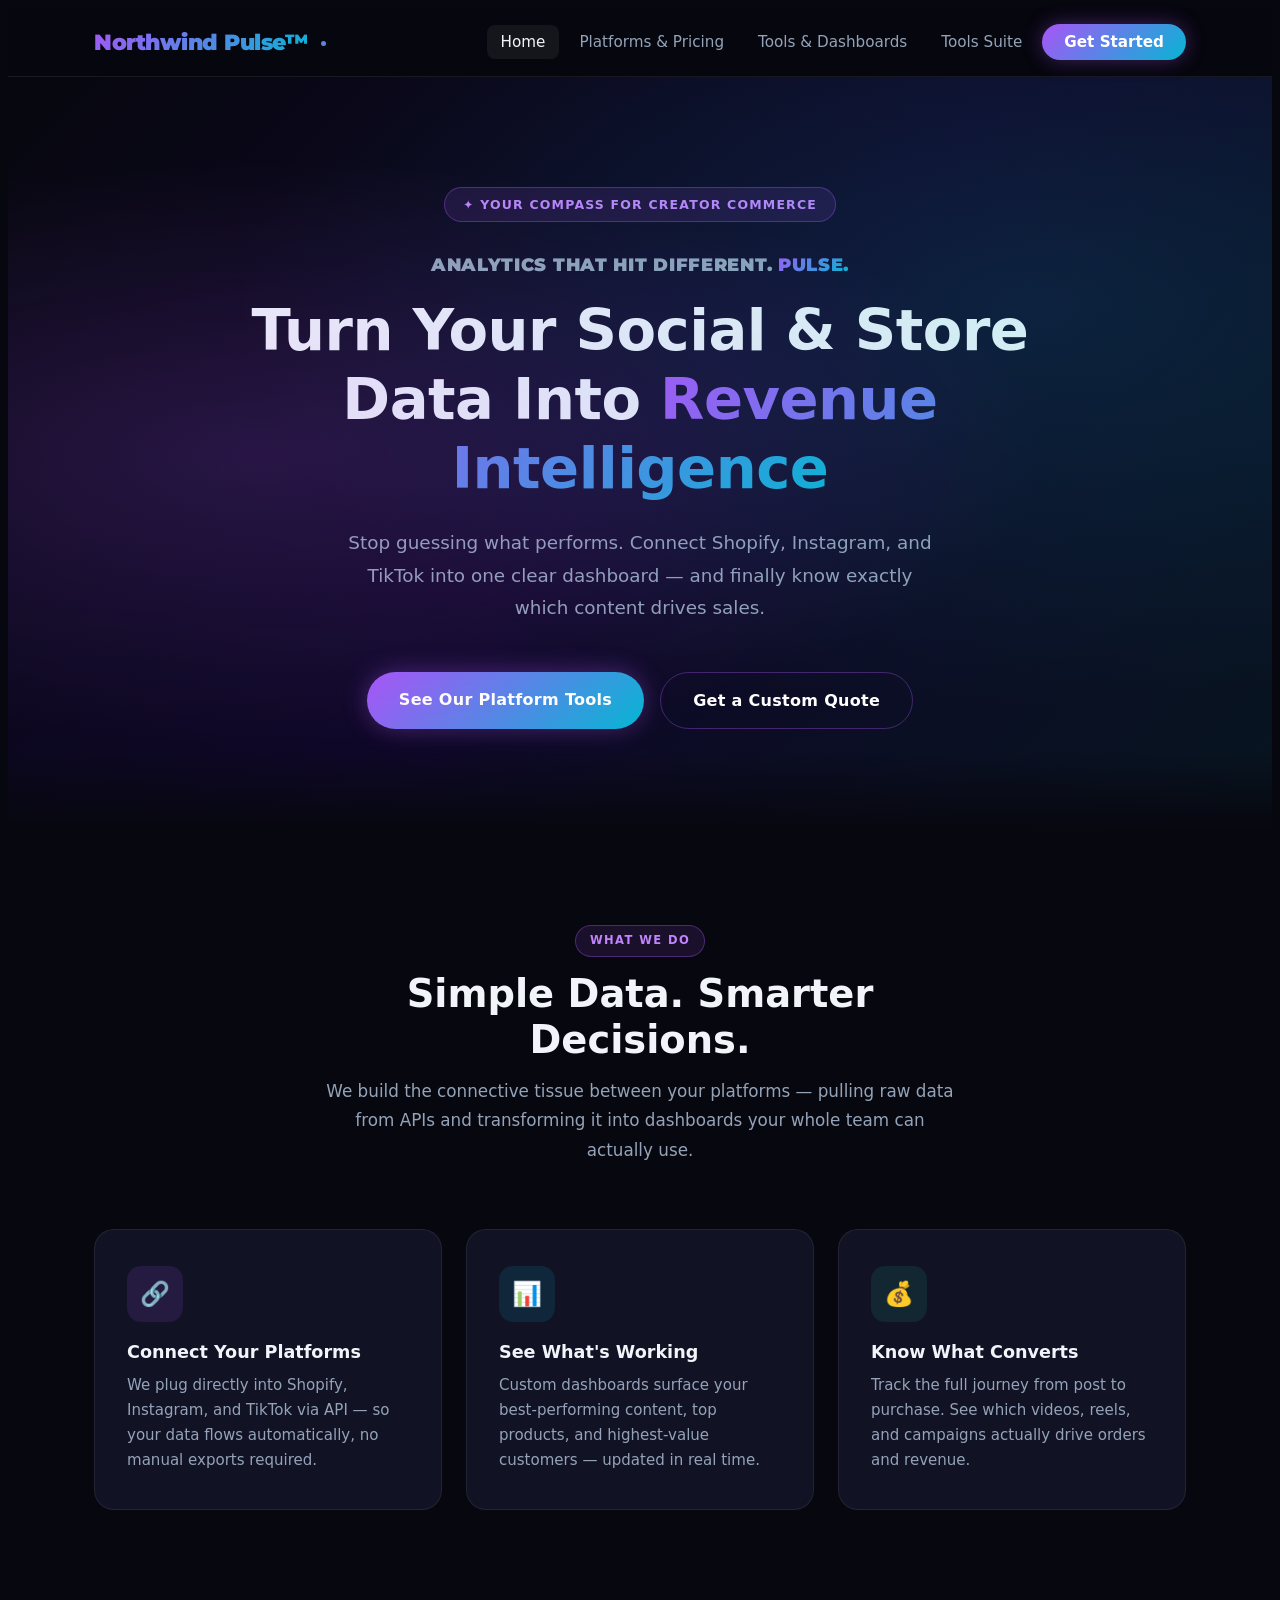
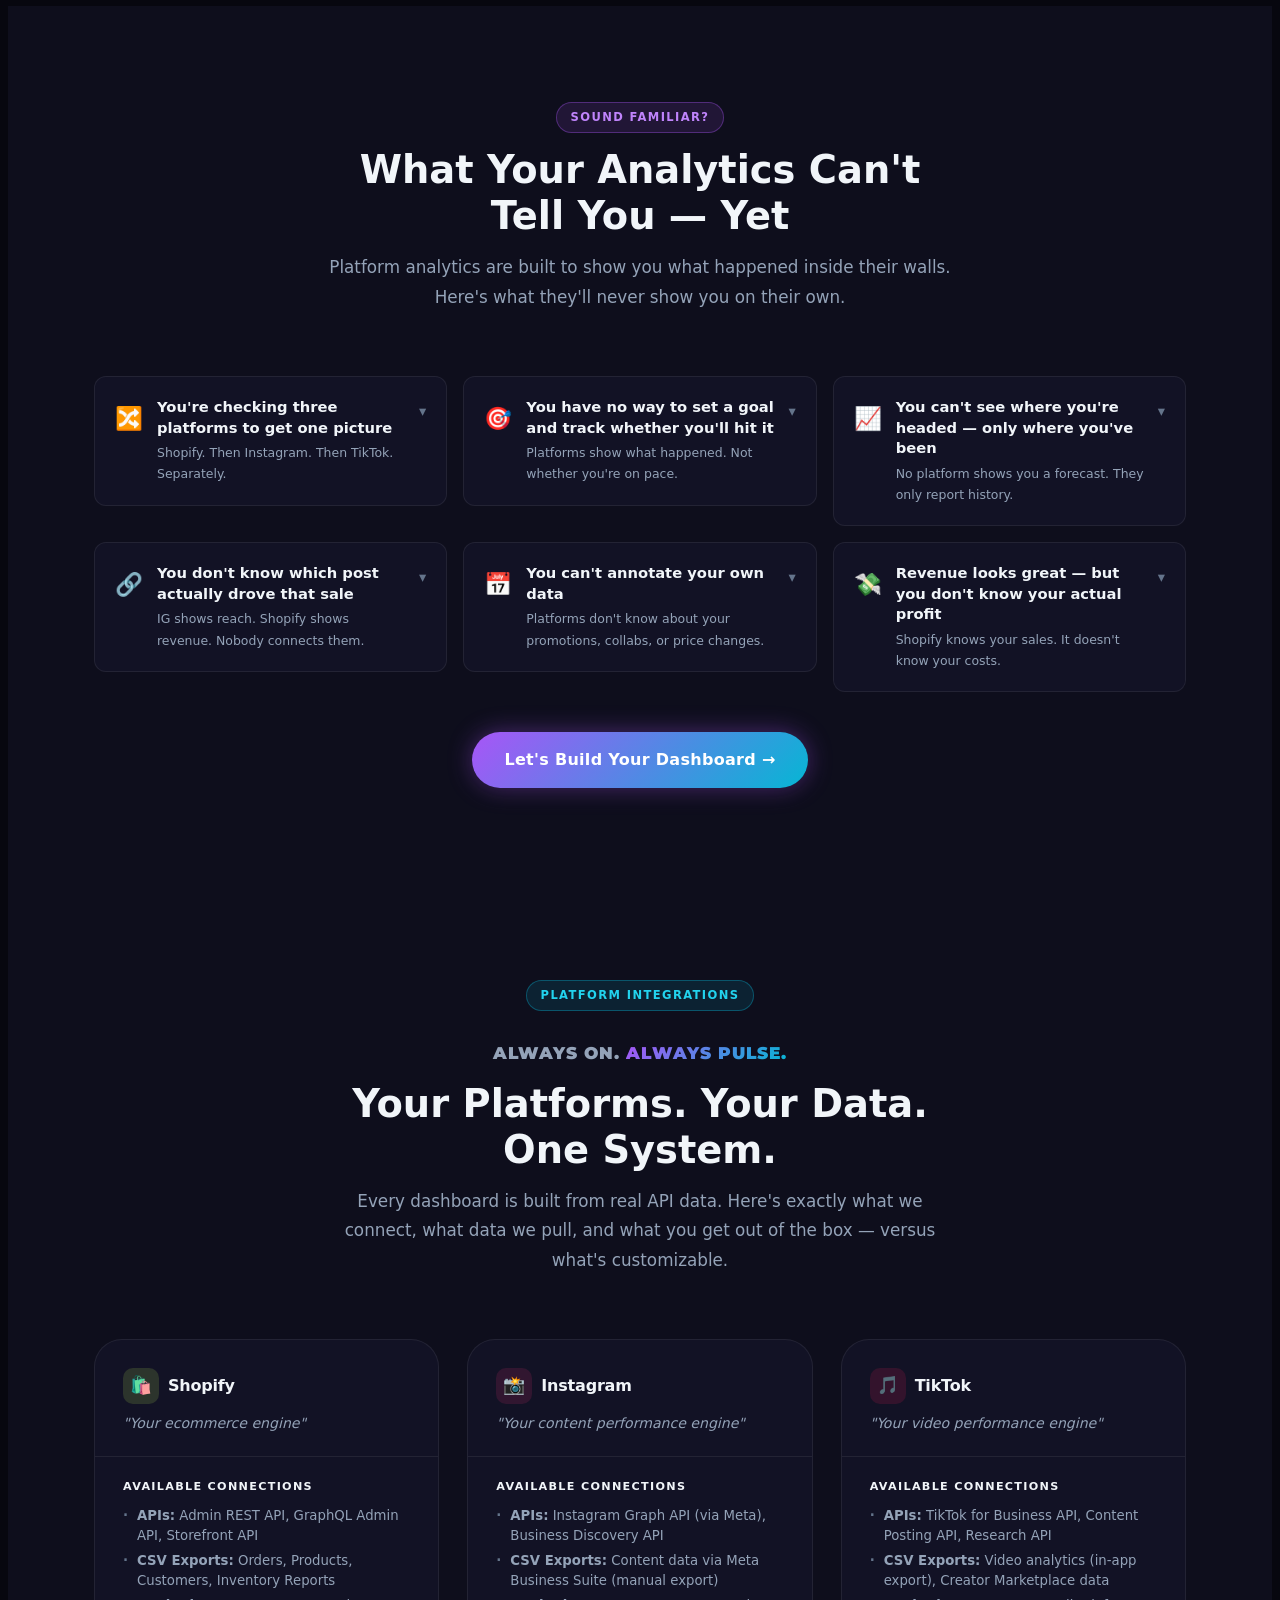
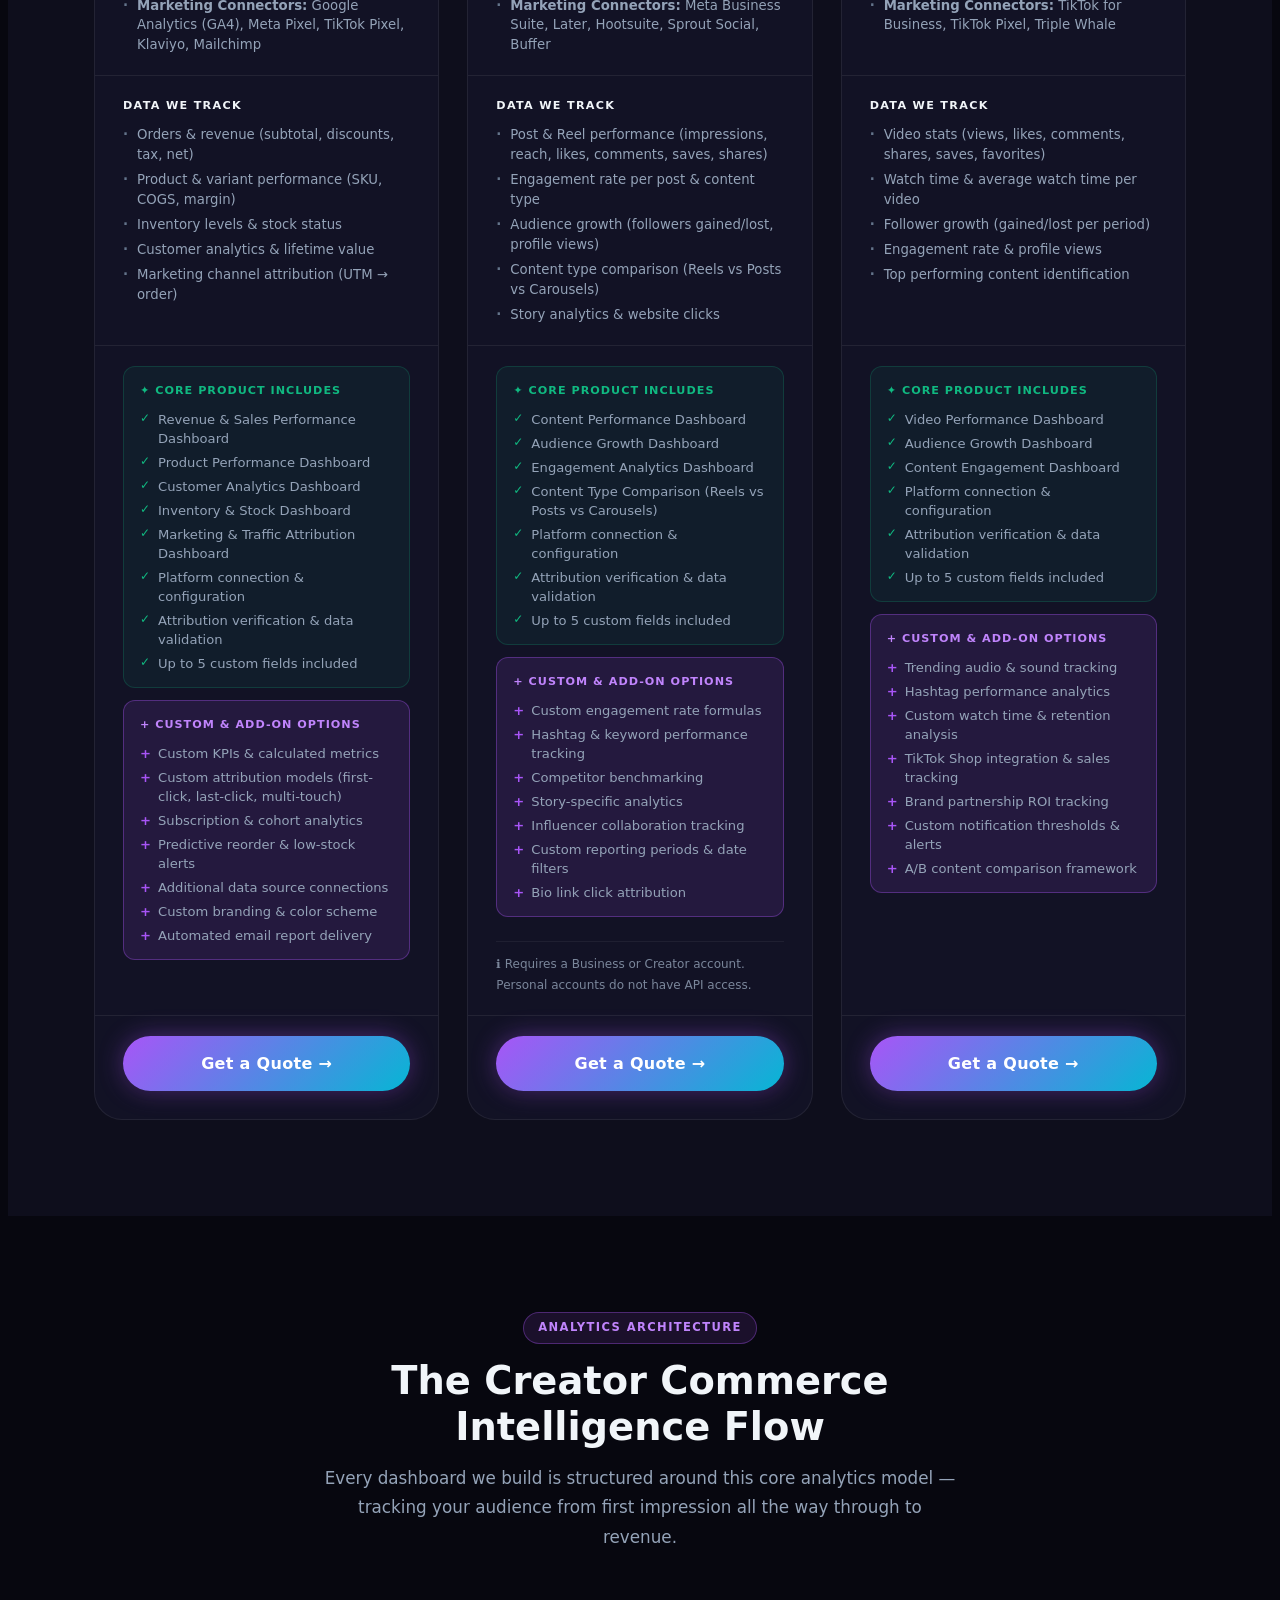
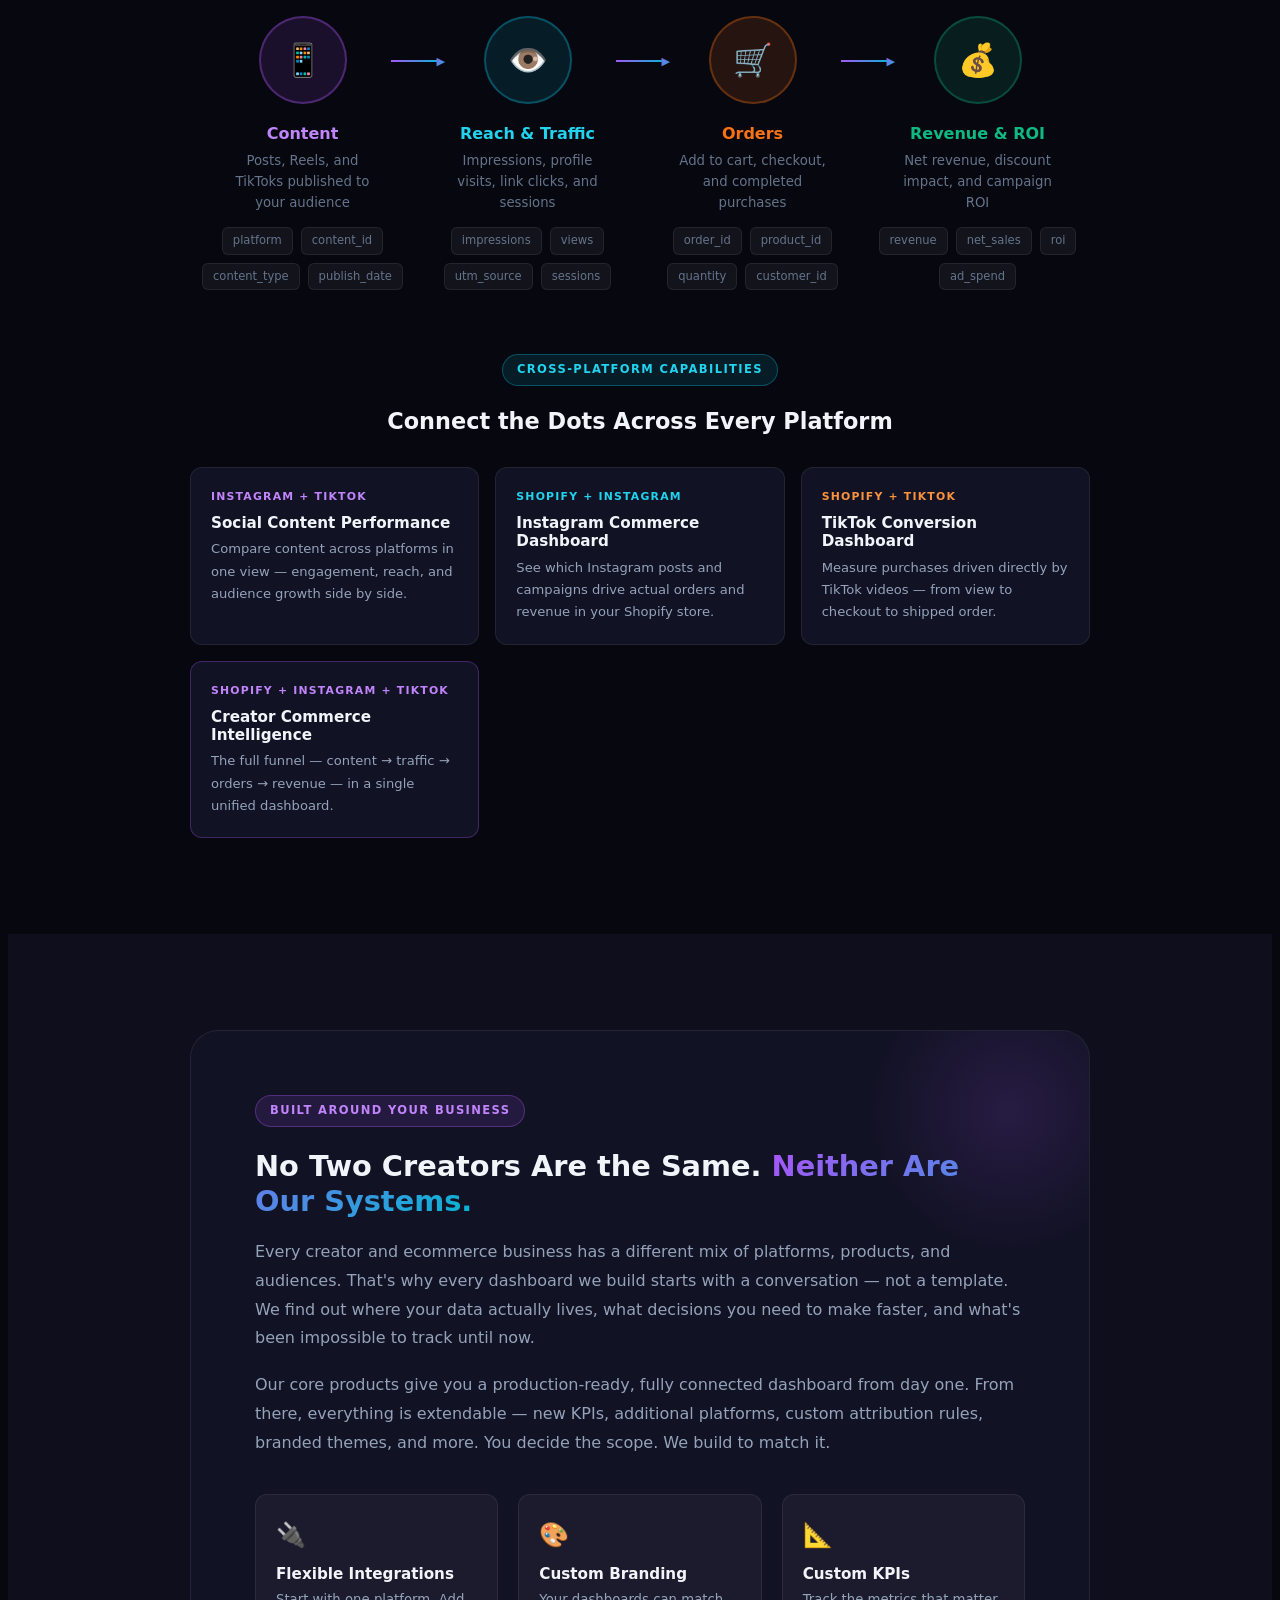
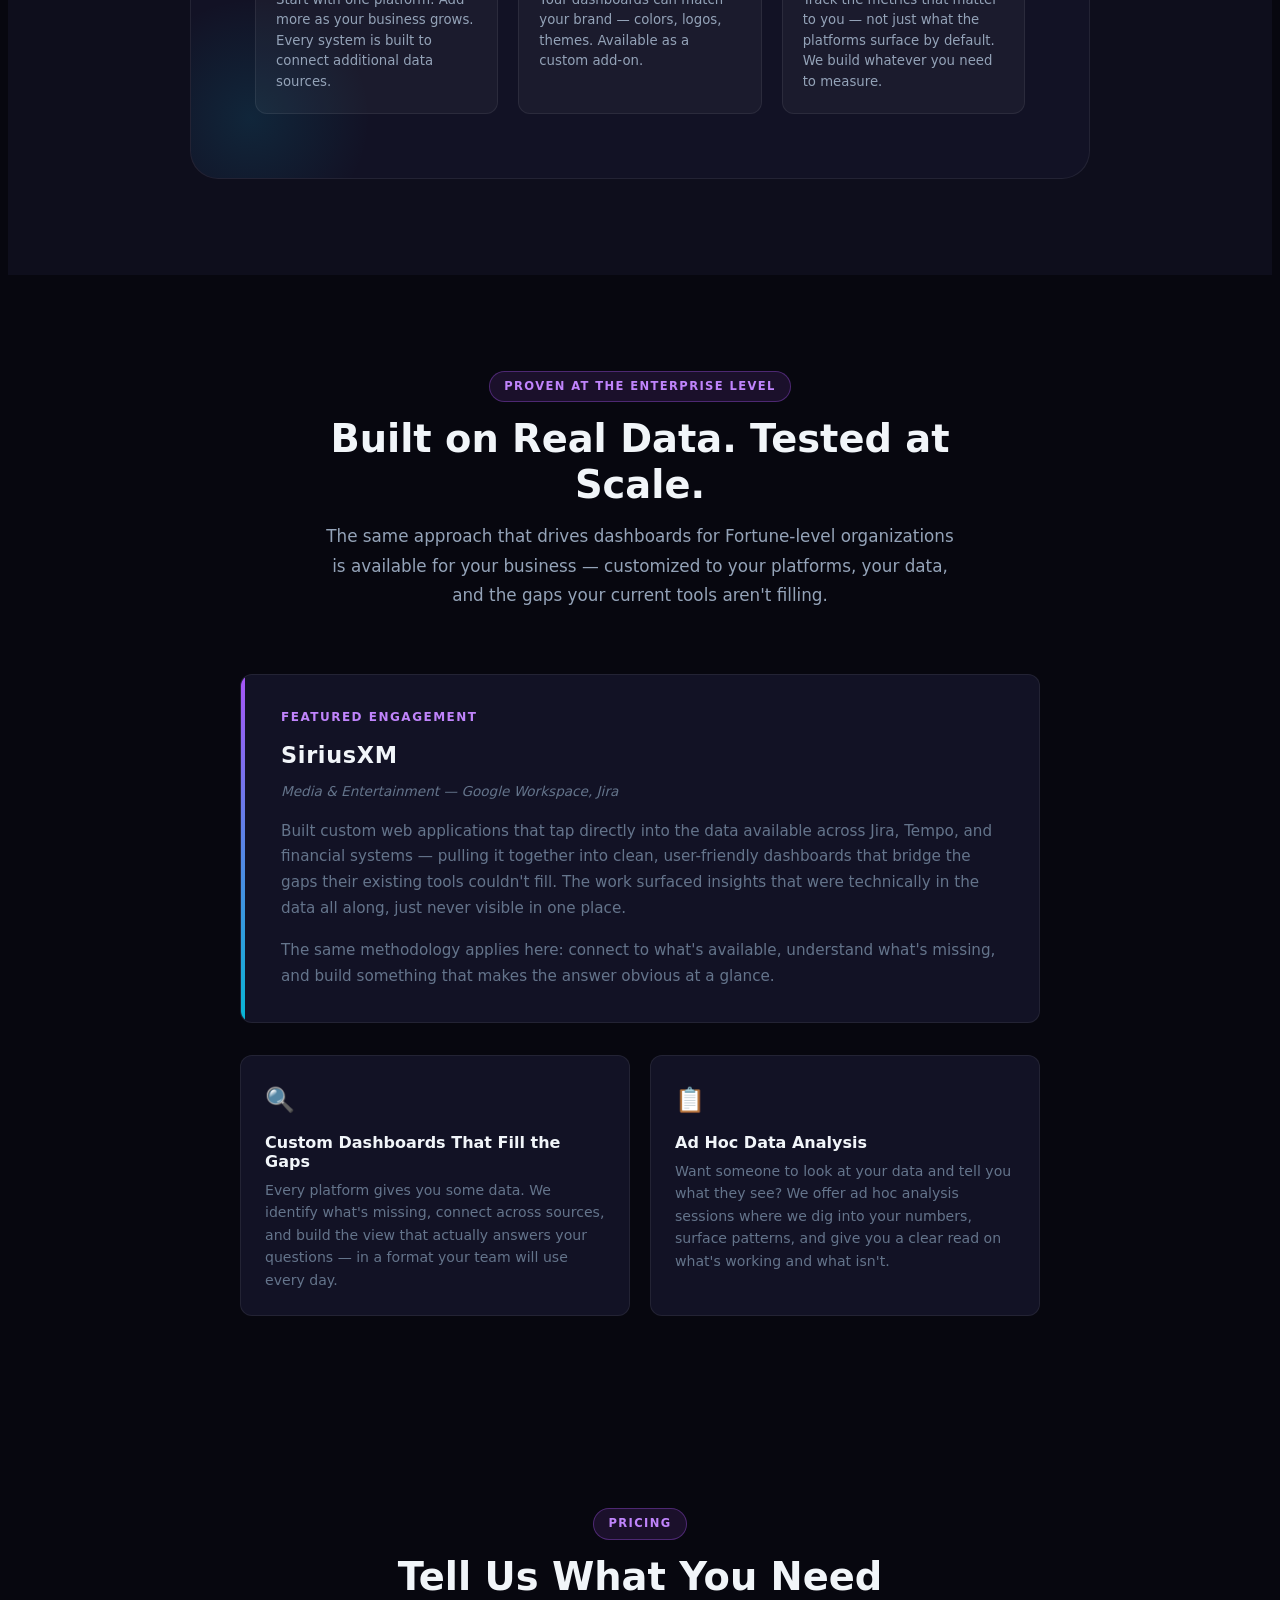
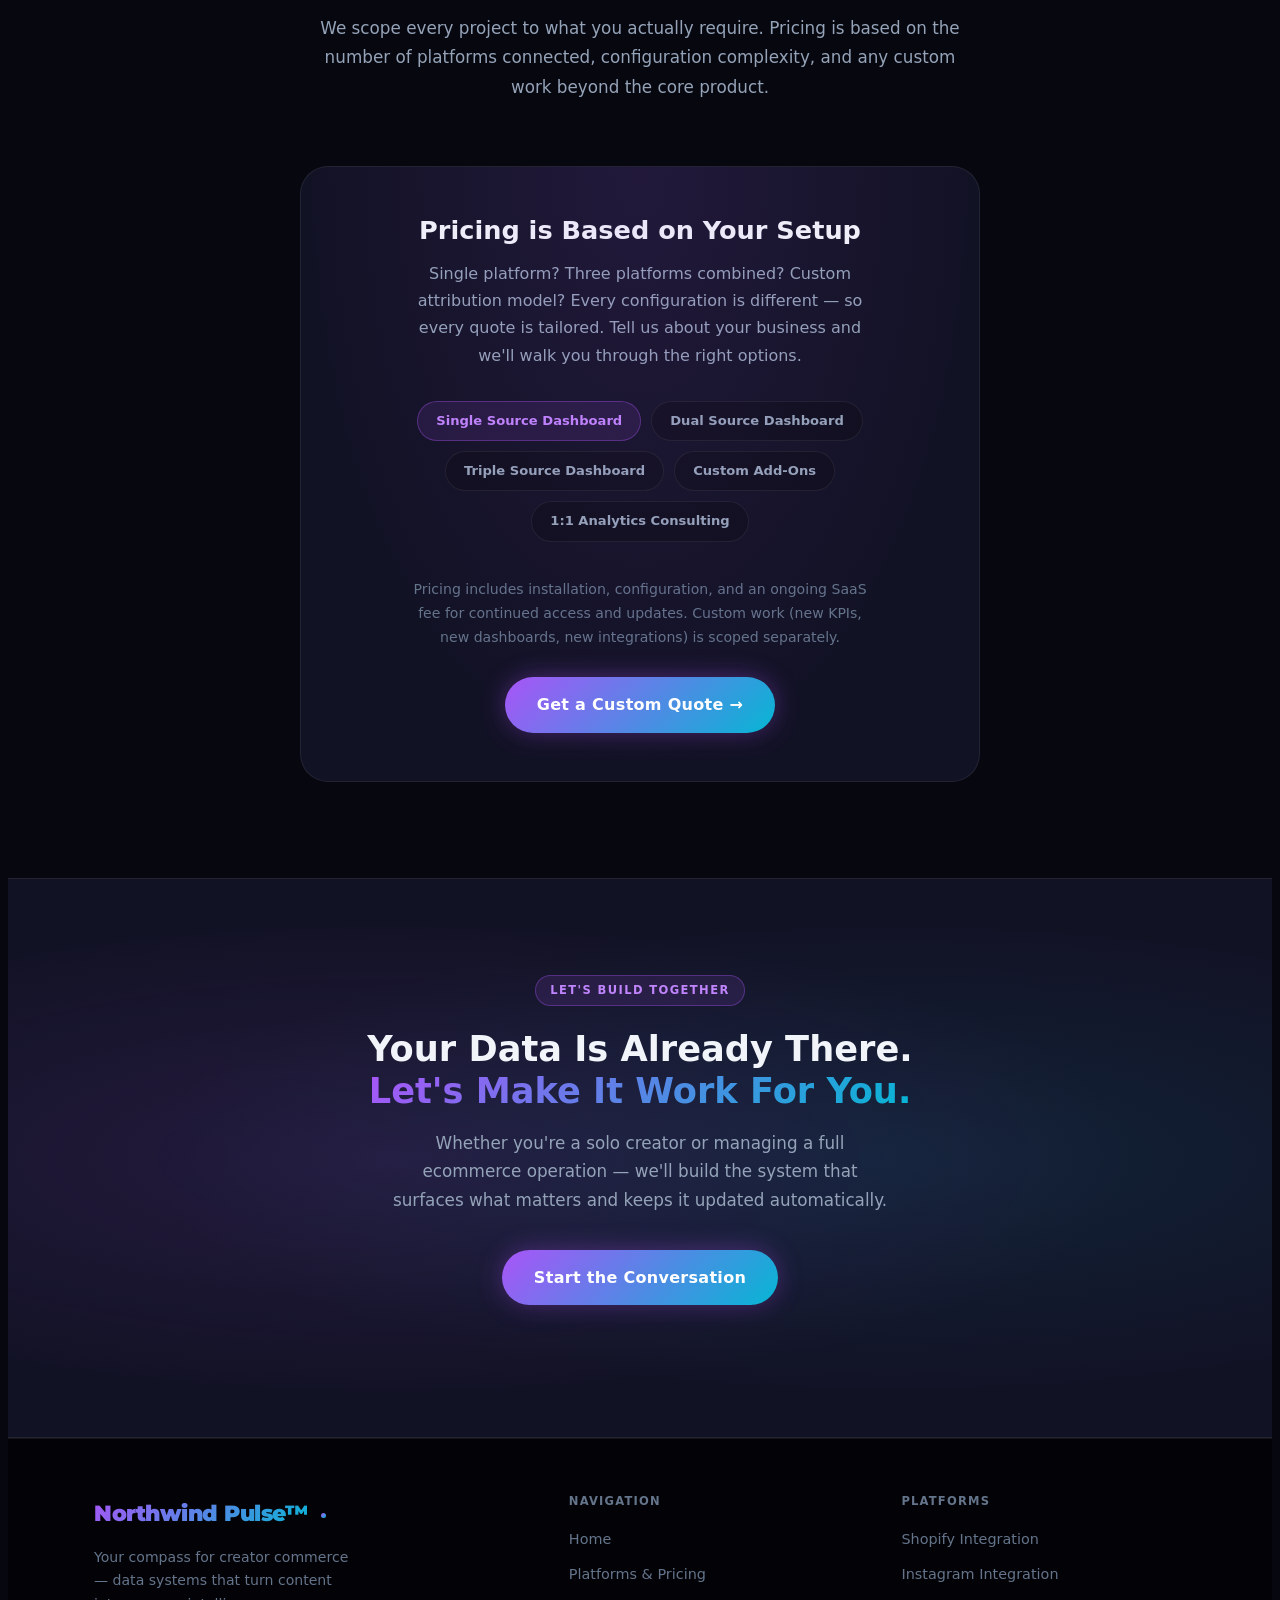
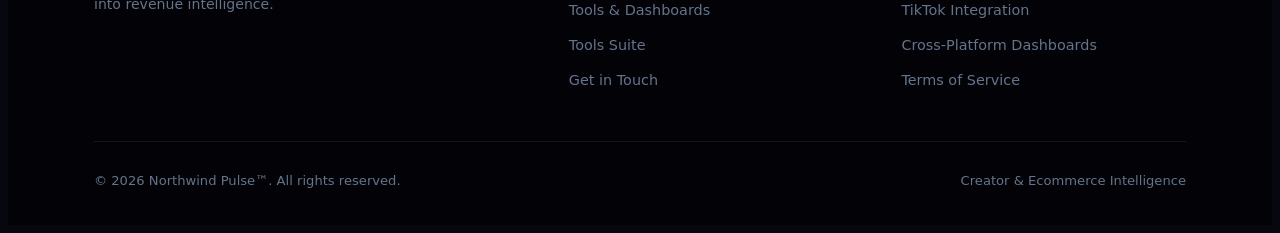
==== index.html @ 9d4804e2 "Add taglines: hero and platform sections Co-Authored-By: Claude Sonnet 4.6 <noreply@anthropic.com>" ====
<!--
  Copyright © 2026 Northwind Pulse™. All rights reserved.
  Unauthorized copying, reverse engineering, redistribution,
  or reproduction of this software is strictly prohibited.
  https://northwind-pulse.com/terms.html
-->
<!DOCTYPE html>
<html lang="en">
<head>
  <meta charset="UTF-8" />
  <meta name="viewport" content="width=device-width, initial-scale=1.0" />
  <title>Creator &amp; Ecommerce Intelligence — Northwind Pulse™</title>
  <meta name="description" content="Turn your Shopify, Instagram, and TikTok data into revenue intelligence. Custom dashboards and analytics for creators and ecommerce brands." />
  <link rel="stylesheet" href="styles.css" />
</head>
<body class="creator-page">

  <!-- ============ NAVIGATION ============ -->
  <nav class="cr-navbar">
    <div class="cr-container">
      <div class="cr-nav-inner">
        <a href="index.html" class="cr-nav-logo">
          
          <span class="cr-nav-logo-text">Northwind Pulse™</span><span class="cr-nav-logo-dot"></span>
        </a>
        <button class="cr-nav-toggle" aria-label="Toggle menu" onclick="document.getElementById('crNav').classList.toggle('open')">
          <span></span><span></span><span></span>
        </button>
        <ul class="cr-nav-links" id="crNav">
          <li><a href="index.html" class="active">Home</a></li>
          <li><a href="services.html">Platforms &amp; Pricing</a></li>
          <li><a href="tools.html">Tools &amp; Dashboards</a></li>
          <li><a href="tools-suite.html">Tools Suite</a></li>
          <li><a href="contact.html" class="cr-nav-cta">Get Started</a></li>
        </ul>
      </div>
    </div>
  </nav>

  <!-- ============ HERO ============ -->
  <section class="cr-hero">
    <div class="cr-container">
      <div class="cr-hero-eyebrow">✦ Your compass for creator commerce</div>
      <p class="cr-hero-tagline">Analytics that hit different. <span class="cr-gradient-text">Pulse.</span></p>
      <h1>Turn Your Social &amp; Store Data Into <span class="cr-gradient-text">Revenue Intelligence</span></h1>
      <p class="cr-hero-sub">
        Stop guessing what performs. Connect Shopify, Instagram, and TikTok into one clear dashboard — and finally know exactly which content drives sales.
      </p>
      <div class="cr-hero-actions">
        <a href="tools.html" class="cr-btn cr-btn-primary">See Our Platform Tools</a>
        <a href="contact.html" class="cr-btn cr-btn-outline">Get a Custom Quote</a>
      </div>
    </div>
  </section>

  <!-- ============ VALUE PROPS ============ -->
  <section class="cr-section">
    <div class="cr-container">
      <div class="cr-section-header">
        <span class="cr-tag">What We Do</span>
        <h2>Simple Data. Smarter Decisions.</h2>
        <p>We build the connective tissue between your platforms — pulling raw data from APIs and transforming it into dashboards your whole team can actually use.</p>
      </div>
      <div class="cr-props-grid">
        <div class="cr-prop-card">
          <div class="cr-prop-icon" style="background:rgba(168,85,247,.12);">🔗</div>
          <h3>Connect Your Platforms</h3>
          <p>We plug directly into Shopify, Instagram, and TikTok via API — so your data flows automatically, no manual exports required.</p>
        </div>
        <div class="cr-prop-card">
          <div class="cr-prop-icon" style="background:rgba(6,182,212,.12);">📊</div>
          <h3>See What's Working</h3>
          <p>Custom dashboards surface your best-performing content, top products, and highest-value customers — updated in real time.</p>
        </div>
        <div class="cr-prop-card">
          <div class="cr-prop-icon" style="background:rgba(16,185,129,.12);">💰</div>
          <h3>Know What Converts</h3>
          <p>Track the full journey from post to purchase. See which videos, reels, and campaigns actually drive orders and revenue.</p>
        </div>
      </div>
    </div>
  </section>

  <!-- ============ USE CASES ============ -->
  <section class="cr-section cr-section-alt" id="why-northwind">
    <div class="cr-container">
      <div class="cr-section-header">
        <span class="cr-tag">Sound Familiar?</span>
        <h2>What Your Analytics Can't Tell You — Yet</h2>
        <p>Platform analytics are built to show you what happened inside their walls. Here's what they'll never show you on their own.</p>
      </div>

      <div class="cr-usecases-grid">

        <div class="cr-usecase-card">
          <div class="cr-usecase-header" onclick="toggleUseCase(this)">
            <div class="cr-usecase-icon">🔀</div>
            <div class="cr-usecase-title">
              <h4>You're checking three platforms to get one picture</h4>
              <p class="cr-usecase-teaser">Shopify. Then Instagram. Then TikTok. Separately.</p>
            </div>
            <div class="cr-usecase-arrow">▾</div>
          </div>
          <div class="cr-usecase-body">
            <p>Right now you open Shopify to check sales, switch to Instagram to check content, then open TikTok to check views — and there's no single place where all three talk to each other. You're manually connecting dots that should be automatic. Our dashboards pull all three into one view so you can see the full picture at once, not in three browser tabs.</p>
          </div>
        </div>

        <div class="cr-usecase-card">
          <div class="cr-usecase-header" onclick="toggleUseCase(this)">
            <div class="cr-usecase-icon">🎯</div>
            <div class="cr-usecase-title">
              <h4>You have no way to set a goal and track whether you'll hit it</h4>
              <p class="cr-usecase-teaser">Platforms show what happened. Not whether you're on pace.</p>
            </div>
            <div class="cr-usecase-arrow">▾</div>
          </div>
          <div class="cr-usecase-body">
            <p>Native analytics tell you your revenue last month was $18,000. But is that good? Are you ahead of target? Behind? On pace for your quarterly goal? No platform will tell you that — because they don't know your targets. Our dashboards include a Goals &amp; Targets layer where you set the number, and we show you exactly where you stand against it, updated automatically.</p>
          </div>
        </div>

        <div class="cr-usecase-card">
          <div class="cr-usecase-header" onclick="toggleUseCase(this)">
            <div class="cr-usecase-icon">📈</div>
            <div class="cr-usecase-title">
              <h4>You can't see where you're headed — only where you've been</h4>
              <p class="cr-usecase-teaser">No platform shows you a forecast. They only report history.</p>
            </div>
            <div class="cr-usecase-arrow">▾</div>
          </div>
          <div class="cr-usecase-body">
            <p>Every platform analytics tool is a rearview mirror. They show you what already happened. None of them tell you: "at your current pace, you'll hit $X by end of month" or "your follower growth is trending toward Y by Q3." We build trend-based forecasting directly into your dashboards so you can see what's coming — not just what already passed.</p>
          </div>
        </div>

        <div class="cr-usecase-card">
          <div class="cr-usecase-header" onclick="toggleUseCase(this)">
            <div class="cr-usecase-icon">🔗</div>
            <div class="cr-usecase-title">
              <h4>You don't know which post actually drove that sale</h4>
              <p class="cr-usecase-teaser">IG shows reach. Shopify shows revenue. Nobody connects them.</p>
            </div>
            <div class="cr-usecase-arrow">▾</div>
          </div>
          <div class="cr-usecase-body">
            <p>Instagram will tell you a Reel got 40,000 views. Shopify will tell you you had a great sales day. But neither platform will tell you those two things are related — or by how much. We build the attribution layer that maps social content to downstream purchases, so you know exactly which posts are driving revenue and which ones are just getting views.</p>
          </div>
        </div>

        <div class="cr-usecase-card">
          <div class="cr-usecase-header" onclick="toggleUseCase(this)">
            <div class="cr-usecase-icon">📅</div>
            <div class="cr-usecase-title">
              <h4>You can't annotate your own data</h4>
              <p class="cr-usecase-teaser">Platforms don't know about your promotions, collabs, or price changes.</p>
            </div>
            <div class="cr-usecase-arrow">▾</div>
          </div>
          <div class="cr-usecase-body">
            <p>You ran a 20% off sale. You posted a collab with a big creator. You changed your pricing. Platforms have no idea any of that happened — so when you look at a spike in your data three months later, you have no context for why it happened. Our annotation layer lets you mark events directly on your charts so your data always tells the full story, not just the numbers.</p>
          </div>
        </div>

        <div class="cr-usecase-card">
          <div class="cr-usecase-header" onclick="toggleUseCase(this)">
            <div class="cr-usecase-icon">💸</div>
            <div class="cr-usecase-title">
              <h4>Revenue looks great — but you don't know your actual profit</h4>
              <p class="cr-usecase-teaser">Shopify knows your sales. It doesn't know your costs.</p>
            </div>
            <div class="cr-usecase-arrow">▾</div>
          </div>
          <div class="cr-usecase-body">
            <p>Shopify reports revenue and orders — but it doesn't know your cost of goods, your ad spend, your shipping overhead, or your software subscriptions. We can connect your business expense data alongside your Shopify revenue to give you a true net margin view. Because a $30,000 revenue month with $28,000 in costs is a very different story than the analytics dashboard suggests.</p>
          </div>
        </div>

      </div>

      <div style="text-align:center;margin-top:40px;">
        <a href="contact.html" class="cr-btn cr-btn-primary">Let's Build Your Dashboard →</a>
      </div>
    </div>

    <style>
      .cr-usecases-grid {
        display: grid;
        grid-template-columns: repeat(auto-fill, minmax(340px, 1fr));
        align-items: start;
        gap: 16px;
        margin-top: 40px;
      }
      .cr-usecase-card {
        background: var(--cr-card);
        border: 1px solid var(--cr-border);
        border-radius: var(--cr-radius);
        overflow: hidden;
        transition: border-color 0.2s;
      }
      .cr-usecase-card:hover { border-color: rgba(168,85,247,.35); }
      .cr-usecase-card.open  { border-color: rgba(168,85,247,.5); }
      .cr-usecase-header {
        display: flex;
        align-items: flex-start;
        gap: 14px;
        padding: 20px;
        cursor: pointer;
        user-select: none;
      }
      .cr-usecase-icon { font-size: 1.4rem; flex-shrink: 0; margin-top: 2px; }
      .cr-usecase-title { flex: 1; }
      .cr-usecase-title h4 { font-size: .92rem; font-weight: 700; color: var(--cr-text); margin: 0 0 4px; line-height: 1.4; }
      .cr-usecase-teaser { font-size: .78rem; color: var(--cr-text-dim); margin: 0; }
      .cr-usecase-arrow { font-size: .9rem; color: var(--cr-text-dim); flex-shrink: 0; margin-top: 2px; transition: transform 0.2s; }
      .cr-usecase-card.open .cr-usecase-arrow { transform: rotate(180deg); color: var(--cr-purple-light); }
      .cr-usecase-body {
        display: none;
        padding: 0 20px 20px 54px;
        font-size: .88rem;
        line-height: 1.7;
        color: var(--cr-text-dim);
        border-top: 1px solid var(--cr-border);
        padding-top: 16px;
      }
      .cr-usecase-body p { margin: 0; }
      .cr-usecase-card.open .cr-usecase-body { display: block; }
      @media (max-width: 720px) { .cr-usecases-grid { grid-template-columns: 1fr; } }
    </style>

    <script>
      function toggleUseCase(header) {
        const card = header.closest('.cr-usecase-card');
        const isOpen = card.classList.contains('open');
        document.querySelectorAll('.cr-usecase-card.open').forEach(c => c.classList.remove('open'));
        if (!isOpen) card.classList.add('open');
      }
    </script>
  </section>

  <!-- ============ PLATFORM CARDS ============ -->
  <section class="cr-section cr-section-alt" id="platforms">
    <div class="cr-container">
      <div class="cr-section-header">
        <span class="cr-tag cr-tag-cyan">Platform Integrations</span>
        <p class="cr-section-catchphrase">Always On. <span class="cr-gradient-text">Always Pulse.</span></p>
        <h2>Your Platforms. Your Data. One System.</h2>
        <p>Every dashboard is built from real API data. Here's exactly what we connect, what data we pull, and what you get out of the box — versus what's customizable.</p>
      </div>

      <div class="cr-platforms-grid">

        <!-- SHOPIFY -->
        <div class="cr-platform-card shopify">
          <div class="cr-platform-header">
            <div class="cr-platform-badge">
              <div class="badge-icon">🛍️</div>Shopify
            </div>
            <p class="cr-platform-tagline">"Your ecommerce engine"</p>
          </div>
          <div class="cr-data-section">
            <h5>Available Connections</h5>
            <ul>
              <li><strong>APIs:</strong> Admin REST API, GraphQL Admin API, Storefront API</li>
              <li><strong>CSV Exports:</strong> Orders, Products, Customers, Inventory Reports</li>
              <li><strong>Marketing Connectors:</strong> Google Analytics (GA4), Meta Pixel, TikTok Pixel, Klaviyo, Mailchimp</li>
            </ul>
          </div>
          <div class="cr-data-section">
            <h5>Data We Track</h5>
            <ul>
              <li>Orders &amp; revenue (subtotal, discounts, tax, net)</li>
              <li>Product &amp; variant performance (SKU, COGS, margin)</li>
              <li>Inventory levels &amp; stock status</li>
              <li>Customer analytics &amp; lifetime value</li>
              <li>Marketing channel attribution (UTM → order)</li>
            </ul>
          </div>
          <div class="cr-core-custom">
            <div class="cr-include-block">
              <h6>✦ Core Product Includes</h6>
              <ul>
                <li>Revenue &amp; Sales Performance Dashboard</li>
                <li>Product Performance Dashboard</li>
                <li>Customer Analytics Dashboard</li>
                <li>Inventory &amp; Stock Dashboard</li>
                <li>Marketing &amp; Traffic Attribution Dashboard</li>
                <li>Platform connection &amp; configuration</li>
                <li>Attribution verification &amp; data validation</li>
                <li>Up to 5 custom fields included</li>
              </ul>
            </div>
            <div class="cr-custom-block">
              <h6>+ Custom &amp; Add-On Options</h6>
              <ul>
                <li>Custom KPIs &amp; calculated metrics</li>
                <li>Custom attribution models (first-click, last-click, multi-touch)</li>
                <li>Subscription &amp; cohort analytics</li>
                <li>Predictive reorder &amp; low-stock alerts</li>
                <li>Additional data source connections</li>
                <li>Custom branding &amp; color scheme</li>
                <li>Automated email report delivery</li>
              </ul>
            </div>
          </div>
          <div class="cr-platform-cta">
            <a href="contact.html" class="cr-btn cr-btn-primary" style="width:100%;display:block;text-align:center;">Get a Quote →</a>
          </div>
        </div>

        <!-- INSTAGRAM -->
        <div class="cr-platform-card instagram">
          <div class="cr-platform-header">
            <div class="cr-platform-badge">
              <div class="badge-icon">📸</div>Instagram
            </div>
            <p class="cr-platform-tagline">"Your content performance engine"</p>
          </div>
          <div class="cr-data-section">
            <h5>Available Connections</h5>
            <ul>
              <li><strong>APIs:</strong> Instagram Graph API (via Meta), Business Discovery API</li>
              <li><strong>CSV Exports:</strong> Content data via Meta Business Suite (manual export)</li>
              <li><strong>Marketing Connectors:</strong> Meta Business Suite, Later, Hootsuite, Sprout Social, Buffer</li>
            </ul>
          </div>
          <div class="cr-data-section">
            <h5>Data We Track</h5>
            <ul>
              <li>Post &amp; Reel performance (impressions, reach, likes, comments, saves, shares)</li>
              <li>Engagement rate per post &amp; content type</li>
              <li>Audience growth (followers gained/lost, profile views)</li>
              <li>Content type comparison (Reels vs Posts vs Carousels)</li>
              <li>Story analytics &amp; website clicks</li>
            </ul>
          </div>
          <div class="cr-core-custom">
            <div class="cr-include-block">
              <h6>✦ Core Product Includes</h6>
              <ul>
                <li>Content Performance Dashboard</li>
                <li>Audience Growth Dashboard</li>
                <li>Engagement Analytics Dashboard</li>
                <li>Content Type Comparison (Reels vs Posts vs Carousels)</li>
                <li>Platform connection &amp; configuration</li>
                <li>Attribution verification &amp; data validation</li>
                <li>Up to 5 custom fields included</li>
              </ul>
            </div>
            <div class="cr-custom-block">
              <h6>+ Custom &amp; Add-On Options</h6>
              <ul>
                <li>Custom engagement rate formulas</li>
                <li>Hashtag &amp; keyword performance tracking</li>
                <li>Competitor benchmarking</li>
                <li>Story-specific analytics</li>
                <li>Influencer collaboration tracking</li>
                <li>Custom reporting periods &amp; date filters</li>
                <li>Bio link click attribution</li>
              </ul>
            </div>
            <p class="cr-platform-note">ℹ️ Requires a Business or Creator account. Personal accounts do not have API access.</p>
          </div>
          <div class="cr-platform-cta">
            <a href="contact.html" class="cr-btn cr-btn-primary" style="width:100%;display:block;text-align:center;">Get a Quote →</a>
          </div>
        </div>

        <!-- TIKTOK -->
        <div class="cr-platform-card tiktok">
          <div class="cr-platform-header">
            <div class="cr-platform-badge">
              <div class="badge-icon">🎵</div>TikTok
            </div>
            <p class="cr-platform-tagline">"Your video performance engine"</p>
          </div>
          <div class="cr-data-section">
            <h5>Available Connections</h5>
            <ul>
              <li><strong>APIs:</strong> TikTok for Business API, Content Posting API, Research API</li>
              <li><strong>CSV Exports:</strong> Video analytics (in-app export), Creator Marketplace data</li>
              <li><strong>Marketing Connectors:</strong> TikTok for Business, TikTok Pixel, Triple Whale</li>
            </ul>
          </div>
          <div class="cr-data-section">
            <h5>Data We Track</h5>
            <ul>
              <li>Video stats (views, likes, comments, shares, saves, favorites)</li>
              <li>Watch time &amp; average watch time per video</li>
              <li>Follower growth (gained/lost per period)</li>
              <li>Engagement rate &amp; profile views</li>
              <li>Top performing content identification</li>
            </ul>
          </div>
          <div class="cr-core-custom">
            <div class="cr-include-block">
              <h6>✦ Core Product Includes</h6>
              <ul>
                <li>Video Performance Dashboard</li>
                <li>Audience Growth Dashboard</li>
                <li>Content Engagement Dashboard</li>
                <li>Platform connection &amp; configuration</li>
                <li>Attribution verification &amp; data validation</li>
                <li>Up to 5 custom fields included</li>
              </ul>
            </div>
            <div class="cr-custom-block">
              <h6>+ Custom &amp; Add-On Options</h6>
              <ul>
                <li>Trending audio &amp; sound tracking</li>
                <li>Hashtag performance analytics</li>
                <li>Custom watch time &amp; retention analysis</li>
                <li>TikTok Shop integration &amp; sales tracking</li>
                <li>Brand partnership ROI tracking</li>
                <li>Custom notification thresholds &amp; alerts</li>
                <li>A/B content comparison framework</li>
              </ul>
            </div>
          </div>
          <div class="cr-platform-cta">
            <a href="contact.html" class="cr-btn cr-btn-primary" style="width:100%;display:block;text-align:center;">Get a Quote →</a>
          </div>
        </div>

      </div>
    </div>
  </section>

  <!-- ============ CONTENT → REVENUE FLOW ============ -->
  <section class="cr-section cr-flow-section" id="analytics-flow">
    <div class="cr-container">
      <div class="cr-section-header">
        <span class="cr-tag">Analytics Architecture</span>
        <h2>The Creator Commerce Intelligence Flow</h2>
        <p>Every dashboard we build is structured around this core analytics model — tracking your audience from first impression all the way through to revenue.</p>
      </div>

      <div class="cr-flow-wrap">
        <div class="cr-flow-steps">
          <div class="cr-flow-step">
            <div class="cr-flow-icon">📱</div>
            <h4>Content</h4>
            <p>Posts, Reels, and TikToks published to your audience</p>
            <div class="cr-flow-data-chips">
              <span class="cr-chip">platform</span>
              <span class="cr-chip">content_id</span>
              <span class="cr-chip">content_type</span>
              <span class="cr-chip">publish_date</span>
            </div>
          </div>
          <div class="cr-flow-step">
            <div class="cr-flow-icon">👁️</div>
            <h4>Reach &amp; Traffic</h4>
            <p>Impressions, profile visits, link clicks, and sessions</p>
            <div class="cr-flow-data-chips">
              <span class="cr-chip">impressions</span>
              <span class="cr-chip">views</span>
              <span class="cr-chip">utm_source</span>
              <span class="cr-chip">sessions</span>
            </div>
          </div>
          <div class="cr-flow-step">
            <div class="cr-flow-icon">🛒</div>
            <h4>Orders</h4>
            <p>Add to cart, checkout, and completed purchases</p>
            <div class="cr-flow-data-chips">
              <span class="cr-chip">order_id</span>
              <span class="cr-chip">product_id</span>
              <span class="cr-chip">quantity</span>
              <span class="cr-chip">customer_id</span>
            </div>
          </div>
          <div class="cr-flow-step">
            <div class="cr-flow-icon">💰</div>
            <h4>Revenue &amp; ROI</h4>
            <p>Net revenue, discount impact, and campaign ROI</p>
            <div class="cr-flow-data-chips">
              <span class="cr-chip">revenue</span>
              <span class="cr-chip">net_sales</span>
              <span class="cr-chip">roi</span>
              <span class="cr-chip">ad_spend</span>
            </div>
          </div>
        </div>

        <div style="margin-top:64px;">
          <div class="cr-section-header" style="margin-bottom:32px;">
            <span class="cr-tag cr-tag-cyan">Cross-Platform Capabilities</span>
            <h3 style="font-size:1.4rem;margin-top:8px;">Connect the Dots Across Every Platform</h3>
          </div>
          <div style="display:grid;grid-template-columns:repeat(auto-fill,minmax(240px,1fr));gap:16px;">
            <div style="background:var(--cr-card);border:1px solid var(--cr-border);border-radius:var(--cr-radius);padding:20px;">
              <div style="font-size:.68rem;letter-spacing:1.2px;text-transform:uppercase;color:var(--cr-purple-light);font-weight:700;margin-bottom:8px;">Instagram + TikTok</div>
              <h4 style="font-size:.95rem;margin-bottom:6px;">Social Content Performance</h4>
              <p style="font-size:.82rem;">Compare content across platforms in one view — engagement, reach, and audience growth side by side.</p>
            </div>
            <div style="background:var(--cr-card);border:1px solid var(--cr-border);border-radius:var(--cr-radius);padding:20px;">
              <div style="font-size:.68rem;letter-spacing:1.2px;text-transform:uppercase;color:var(--cr-cyan-light);font-weight:700;margin-bottom:8px;">Shopify + Instagram</div>
              <h4 style="font-size:.95rem;margin-bottom:6px;">Instagram Commerce Dashboard</h4>
              <p style="font-size:.82rem;">See which Instagram posts and campaigns drive actual orders and revenue in your Shopify store.</p>
            </div>
            <div style="background:var(--cr-card);border:1px solid var(--cr-border);border-radius:var(--cr-radius);padding:20px;">
              <div style="font-size:.68rem;letter-spacing:1.2px;text-transform:uppercase;color:#fb923c;font-weight:700;margin-bottom:8px;">Shopify + TikTok</div>
              <h4 style="font-size:.95rem;margin-bottom:6px;">TikTok Conversion Dashboard</h4>
              <p style="font-size:.82rem;">Measure purchases driven directly by TikTok videos — from view to checkout to shipped order.</p>
            </div>
            <div style="background:var(--cr-card);border:1px solid var(--cr-border);border-radius:var(--cr-radius);padding:20px;border-color:rgba(168,85,247,.3);">
              <div style="font-size:.68rem;letter-spacing:1.2px;text-transform:uppercase;color:var(--cr-purple-light);font-weight:700;margin-bottom:8px;">Shopify + Instagram + TikTok</div>
              <h4 style="font-size:.95rem;margin-bottom:6px;">Creator Commerce Intelligence</h4>
              <p style="font-size:.82rem;">The full funnel — content → traffic → orders → revenue — in a single unified dashboard.</p>
            </div>
          </div>
        </div>
      </div>
    </div>
  </section>

  <!-- ============ CUSTOMIZATION NARRATIVE ============ -->
  <section class="cr-section cr-section-alt">
    <div class="cr-container">
      <div class="cr-narrative">
        <span class="cr-tag" style="position:relative;z-index:1;">Built Around Your Business</span>
        <h2 style="position:relative;z-index:1;margin-top:8px;">No Two Creators Are the Same. <span class="cr-gradient-text">Neither Are Our Systems.</span></h2>
        <p style="position:relative;z-index:1;">Every creator and ecommerce business has a different mix of platforms, products, and audiences. That's why every dashboard we build starts with a conversation — not a template. We find out where your data actually lives, what decisions you need to make faster, and what's been impossible to track until now.</p>
        <p style="position:relative;z-index:1;">Our core products give you a production-ready, fully connected dashboard from day one. From there, everything is extendable — new KPIs, additional platforms, custom attribution rules, branded themes, and more. You decide the scope. We build to match it.</p>
        <div class="cr-narrative-pillars" style="position:relative;z-index:1;">
          <div class="cr-narrative-pillar">
            <div class="n-icon">🔌</div>
            <h4>Flexible Integrations</h4>
            <p>Start with one platform. Add more as your business grows. Every system is built to connect additional data sources.</p>
          </div>
          <div class="cr-narrative-pillar">
            <div class="n-icon">🎨</div>
            <h4>Custom Branding</h4>
            <p>Your dashboards can match your brand — colors, logos, themes. Available as a custom add-on.</p>
          </div>
          <div class="cr-narrative-pillar">
            <div class="n-icon">📐</div>
            <h4>Custom KPIs</h4>
            <p>Track the metrics that matter to you — not just what the platforms surface by default. We build whatever you need to measure.</p>
          </div>
        </div>
      </div>
    </div>
  </section>

  <!-- ============ ENTERPRISE CREDIBILITY ============ -->
  <section class="cr-section">
    <div class="cr-container">
      <div class="cr-section-header">
        <span class="cr-tag">Proven at the Enterprise Level</span>
        <h2>Built on Real Data. Tested at Scale.</h2>
        <p>The same approach that drives dashboards for Fortune-level organizations is available for your business — customized to your platforms, your data, and the gaps your current tools aren't filling.</p>
      </div>

      <div style="background:var(--cr-card);border:1px solid var(--cr-border);border-radius:var(--cr-radius);padding:2rem 2.5rem;max-width:800px;margin:0 auto 2rem;position:relative;overflow:hidden;">
        <div style="position:absolute;top:0;left:0;width:4px;height:100%;background:var(--cr-gradient);border-radius:4px 0 0 4px;"></div>
        <div style="font-size:0.75rem;letter-spacing:1.5px;text-transform:uppercase;color:var(--cr-purple-light);font-weight:700;margin-bottom:0.5rem;">Featured Engagement</div>
        <div style="font-size:1.4rem;font-weight:800;letter-spacing:0.03em;margin-bottom:0.35rem;">SiriusXM</div>
        <div style="font-size:0.85rem;color:var(--cr-text-dim);font-style:italic;margin-bottom:1rem;">Media &amp; Entertainment — Google Workspace, Jira</div>
        <p style="font-size:0.95rem;line-height:1.7;color:var(--cr-text-dim);margin-bottom:1rem;">Built custom web applications that tap directly into the data available across Jira, Tempo, and financial systems — pulling it together into clean, user-friendly dashboards that bridge the gaps their existing tools couldn't fill. The work surfaced insights that were technically in the data all along, just never visible in one place.</p>
        <p style="font-size:0.95rem;line-height:1.7;color:var(--cr-text-dim);">The same methodology applies here: connect to what's available, understand what's missing, and build something that makes the answer obvious at a glance.</p>
      </div>

      <div style="display:grid;grid-template-columns:repeat(auto-fit,minmax(280px,1fr));gap:1.25rem;max-width:800px;margin:0 auto;">
        <div style="background:var(--cr-card);border:1px solid var(--cr-border);border-radius:var(--cr-radius);padding:1.5rem;">
          <div style="font-size:1.5rem;margin-bottom:0.75rem;">🔍</div>
          <h4 style="margin-bottom:0.5rem;font-size:1rem;">Custom Dashboards That Fill the Gaps</h4>
          <p style="font-size:0.88rem;line-height:1.6;color:var(--cr-text-dim);">Every platform gives you some data. We identify what's missing, connect across sources, and build the view that actually answers your questions — in a format your team will use every day.</p>
        </div>
        <div style="background:var(--cr-card);border:1px solid var(--cr-border);border-radius:var(--cr-radius);padding:1.5rem;">
          <div style="font-size:1.5rem;margin-bottom:0.75rem;">📋</div>
          <h4 style="margin-bottom:0.5rem;font-size:1rem;">Ad Hoc Data Analysis</h4>
          <p style="font-size:0.88rem;line-height:1.6;color:var(--cr-text-dim);">Want someone to look at your data and tell you what they see? We offer ad hoc analysis sessions where we dig into your numbers, surface patterns, and give you a clear read on what's working and what isn't.</p>
        </div>
      </div>
    </div>
  </section>

  <!-- ============ PRICING / CONTACT ============ -->
  <section class="cr-section" id="pricing">
    <div class="cr-container">
      <div class="cr-section-header">
        <span class="cr-tag">Pricing</span>
        <h2>Tell Us What You Need</h2>
        <p>We scope every project to what you actually require. Pricing is based on the number of platforms connected, configuration complexity, and any custom work beyond the core product.</p>
      </div>
      <div class="cr-pricing-block">
        <h3>Pricing is Based on Your Setup</h3>
        <p>Single platform? Three platforms combined? Custom attribution model? Every configuration is different — so every quote is tailored. Tell us about your business and we'll walk you through the right options.</p>
        <div class="cr-tier-pills">
          <div class="cr-tier-pill active">Single Source Dashboard</div>
          <div class="cr-tier-pill">Dual Source Dashboard</div>
          <div class="cr-tier-pill">Triple Source Dashboard</div>
          <div class="cr-tier-pill">Custom Add-Ons</div>
          <div class="cr-tier-pill">1:1 Analytics Consulting</div>
        </div>
        <p style="font-size:.88rem;color:var(--cr-text-dim);margin-bottom:28px;">Pricing includes installation, configuration, and an ongoing SaaS fee for continued access and updates. Custom work (new KPIs, new dashboards, new integrations) is scoped separately.</p>
        <a href="contact.html" class="cr-btn cr-btn-primary">Get a Custom Quote →</a>
      </div>
    </div>
  </section>

  <!-- ============ CTA BANNER ============ -->
  <section class="cr-cta-banner">
    <div class="cr-container" style="position:relative;z-index:1;">
      <span class="cr-tag">Let's Build Together</span>
      <h2 style="margin-top:8px;">Your Data Is Already There.<br><span class="cr-gradient-text">Let's Make It Work For You.</span></h2>
      <p>Whether you're a solo creator or managing a full ecommerce operation — we'll build the system that surfaces what matters and keeps it updated automatically.</p>
      <a href="contact.html" class="cr-btn cr-btn-primary">Start the Conversation</a>
    </div>
  </section>

  <!-- ============ FOOTER ============ -->
  <footer class="cr-footer">
    <div class="cr-container">
      <div class="cr-footer-inner">
        <div class="cr-footer-brand">
          <a href="index.html" class="cr-nav-logo">
            
            <span class="cr-nav-logo-text">Northwind Pulse™</span><span class="cr-nav-logo-dot"></span>
          </a>
          <p>Your compass for creator commerce — data systems that turn content into revenue intelligence.</p>
        </div>
        <div class="cr-footer-col">
          <h4>Navigation</h4>
          <ul>
            <li><a href="index.html">Home</a></li>
            <li><a href="services.html">Platforms &amp; Pricing</a></li>
            <li><a href="tools.html">Tools &amp; Dashboards</a></li>
            <li><a href="tools-suite.html">Tools Suite</a></li>
            <li><a href="contact.html">Get in Touch</a></li>
          </ul>
        </div>
        <div class="cr-footer-col">
          <h4>Platforms</h4>
          <ul>
            <li><a href="services.html#shopify">Shopify Integration</a></li>
            <li><a href="services.html#instagram">Instagram Integration</a></li>
            <li><a href="services.html#tiktok">TikTok Integration</a></li>
            <li><a href="services.html#cross">Cross-Platform Dashboards</a></li>
            <li><a href="terms.html">Terms of Service</a></li>
          </ul>
        </div>
      </div>
      <div class="cr-footer-bottom">
        <span>&copy; <span id="year"></span> Northwind Pulse™. All rights reserved.</span>
        <span>Creator &amp; Ecommerce Intelligence</span>
      </div>
    </div>
  </footer>

  <script>document.getElementById('year').textContent = new Date().getFullYear();</script>
</body>
</html>
---- styles.css ----
/*
 * Copyright © 2026 Northwind Pulse. All rights reserved.
 * Unauthorized copying, reverse engineering, or redistribution
 * of this software is strictly prohibited.
 * https://northwind-pulse.com/terms.html
 */

/* ============================================================
   Northwind Pulse — Creator & Ecommerce Theme
   styles.css  |  Dark Mode with color pops
   ============================================================ */

@import url('https://fonts.googleapis.com/css2?family=Montserrat:wght@900&display=swap');

/* ---------- Creator Variables ---------- */
:root {
  --cr-bg:           #07070f;
  --cr-surface:      #0e0e1c;
  --cr-card:         #121225;
  --cr-card-hover:   #191932;
  --cr-border:       rgba(255,255,255,.07);
  --cr-border-glow:  rgba(168,85,247,.35);
  --cr-border-cyan:  rgba(6,182,212,.35);

  --cr-purple:       #a855f7;
  --cr-purple-light: #c084fc;
  --cr-purple-dim:   rgba(168,85,247,.12);
  --cr-cyan:         #06b6d4;
  --cr-cyan-light:   #22d3ee;
  --cr-cyan-dim:     rgba(6,182,212,.12);
  --cr-pink:         #ec4899;
  --cr-pink-dim:     rgba(236,72,153,.12);
  --cr-orange:       #f97316;
  --cr-orange-dim:   rgba(249,115,22,.12);
  --cr-green:        #10b981;
  --cr-green-dim:    rgba(16,185,129,.12);
  --cr-shopify:      #96bf48;
  --cr-ig:           #e1306c;
  --cr-tt:           #ee1d52;

  --cr-text:         #f1f5f9;
  --cr-text-muted:   #94a3b8;
  --cr-text-dim:     #64748b;
  --cr-white:        #ffffff;

  --cr-gradient:      linear-gradient(135deg, #a855f7 0%, #06b6d4 100%);
  --cr-gradient-warm: linear-gradient(135deg, #ec4899 0%, #f97316 100%);
  --cr-gradient-hero: linear-gradient(135deg, #07070f 0%, #0f0728 50%, #071520 100%);

  --cr-shadow-purple: 0 0 40px rgba(168,85,247,.18), 0 4px 20px rgba(0,0,0,.4);
  --cr-shadow-cyan:   0 0 40px rgba(6,182,212,.18), 0 4px 20px rgba(0,0,0,.4);
  --cr-shadow-card:   0 4px 24px rgba(0,0,0,.5);

  --cr-radius:    12px;
  --cr-radius-lg: 20px;
  --cr-radius-xl: 28px;
  --cr-transition: 0.22s ease;
  --cr-max-w: 1140px;
}

/* ---------- Base Reset for Creator Pages ---------- */
.creator-page *,
.creator-page *::before,
.creator-page *::after {
  box-sizing: border-box;
  margin: 0;
  padding: 0;
}

.creator-page {
  font-family: 'Segoe UI', system-ui, -apple-system, sans-serif;
  font-size: 16px;
  line-height: 1.7;
  color: var(--cr-text);
  background: var(--cr-bg);
  min-height: 100vh;
}

.creator-page img  { max-width: 100%; display: block; }
.creator-page p    { color: var(--cr-text-muted); }
.creator-page a    { color: var(--cr-cyan); text-decoration: none; transition: color var(--cr-transition); }
.creator-page a:hover { color: var(--cr-cyan-light); }
.creator-page .cr-btn { color: #ffffff; }
.creator-page .cr-btn:hover { color: #ffffff; }

.creator-page h1, .creator-page h2,
.creator-page h3, .creator-page h4 {
  font-weight: 700;
  line-height: 1.2;
  color: var(--cr-text);
}

.creator-page h1 { font-size: clamp(2.2rem, 5vw, 3.6rem); }
.creator-page h2 { font-size: clamp(1.7rem, 3vw, 2.4rem); }
.creator-page h3 { font-size: 1.2rem; }

/* ---------- Container ---------- */
.cr-container {
  width: 100%;
  max-width: var(--cr-max-w);
  margin: 0 auto;
  padding: 0 24px;
}

/* ---------- Gradient Text ---------- */
.cr-gradient-text {
  background: var(--cr-gradient);
  -webkit-background-clip: text;
  -webkit-text-fill-color: transparent;
  background-clip: text;
}

.cr-gradient-text-warm {
  background: var(--cr-gradient-warm);
  -webkit-background-clip: text;
  -webkit-text-fill-color: transparent;
  background-clip: text;
}

/* ---------- Section Tag ---------- */
.cr-tag {
  display: inline-block;
  background: var(--cr-purple-dim);
  color: var(--cr-purple-light);
  border: 1px solid var(--cr-border-glow);
  font-size: .72rem;
  font-weight: 700;
  letter-spacing: 1.4px;
  text-transform: uppercase;
  padding: 5px 14px;
  border-radius: 100px;
  margin-bottom: 14px;
}

.cr-tag-cyan {
  background: var(--cr-cyan-dim);
  color: var(--cr-cyan-light);
  border-color: var(--cr-border-cyan);
}

/* ---------- Buttons ---------- */
.cr-btn {
  display: inline-block;
  padding: 14px 32px;
  border-radius: 100px;
  font-size: 1rem;
  font-weight: 700;
  cursor: pointer;
  border: none;
  transition: all var(--cr-transition);
  text-align: center;
  letter-spacing: .3px;
  text-decoration: none;
}

.cr-btn-primary {
  background: var(--cr-gradient);
  color: var(--cr-white);
  box-shadow: 0 0 24px rgba(168,85,247,.4), 0 4px 16px rgba(0,0,0,.3);
}
.cr-btn-primary:hover {
  transform: translateY(-2px);
  box-shadow: 0 0 40px rgba(168,85,247,.55), 0 8px 24px rgba(0,0,0,.4);
  color: var(--cr-white);
}

.cr-btn-outline {
  background: transparent;
  border: 1.5px solid var(--cr-border-glow);
  color: #ffffff;
}
.cr-btn-outline:hover {
  background: var(--cr-purple-dim);
  border-color: var(--cr-purple);
  color: #ffffff;
  transform: translateY(-2px);
}

.cr-btn-ghost {
  background: rgba(255,255,255,.06);
  border: 1px solid var(--cr-border);
  color: var(--cr-text);
}
.cr-btn-ghost:hover {
  background: rgba(255,255,255,.1);
  color: var(--cr-text);
  transform: translateY(-2px);
}

/* ---------- Navigation ---------- */
.cr-navbar {
  background: rgba(7,7,15,.92);
  backdrop-filter: blur(16px);
  -webkit-backdrop-filter: blur(16px);
  border-bottom: 1px solid var(--cr-border);
  position: sticky;
  top: 0;
  z-index: 100;
}

.cr-nav-inner {
  display: flex;
  align-items: center;
  justify-content: space-between;
  height: 68px;
}

.cr-nav-logo {
  display: flex;
  align-items: center;
  gap: 12px;
  text-decoration: none;
  flex-shrink: 0;
}

.cr-nav-logo .logo-wrap {
  background: rgba(255,255,255,.08);
  border: 1px solid var(--cr-border);
  border-radius: 10px;
  padding: 6px;
}

.cr-nav-logo .logo-wrap img {
  height: 40px;
  width: auto;
}

.cr-nav-logo-text {
  font-family: 'Montserrat', 'Segoe UI', system-ui, sans-serif;
  font-size: 1.35rem;
  font-weight: 900;
  background: var(--cr-gradient);
  -webkit-background-clip: text;
  -webkit-text-fill-color: transparent;
  background-clip: text;
  white-space: nowrap;
  letter-spacing: -0.5px;
}

.cr-hero-tagline {
  font-family: 'Montserrat', 'Segoe UI', system-ui, sans-serif;
  font-size: 1.1rem;
  font-weight: 900;
  letter-spacing: 0.04em;
  text-transform: uppercase;
  color: var(--cr-text-dim);
  margin-bottom: 16px;
}

.cr-section-catchphrase {
  font-family: 'Montserrat', 'Segoe UI', system-ui, sans-serif;
  font-size: 1rem;
  font-weight: 900;
  letter-spacing: 0.06em;
  text-transform: uppercase;
  color: var(--cr-text-dim);
  margin-bottom: 12px;
}

.cr-nav-logo-dot {
  display: inline-block;
  width: 5px;
  height: 5px;
  border-radius: 50%;
  background: var(--cr-gradient);
  margin-left: 2px;
  vertical-align: middle;
  position: relative;
  top: 2px;
}

.cr-nav-links {
  display: flex;
  align-items: center;
  gap: 6px;
  list-style: none;
}

.cr-nav-links a {
  color: var(--cr-text-muted);
  font-weight: 500;
  padding: 8px 14px;
  border-radius: 8px;
  transition: all var(--cr-transition);
  font-size: .95rem;
  text-decoration: none;
}
.cr-nav-links a:hover,
.cr-nav-links a.active {
  color: var(--cr-text);
  background: rgba(255,255,255,.06);
}

.cr-nav-cta {
  background: var(--cr-gradient) !important;
  color: var(--cr-white) !important;
  border-radius: 100px !important;
  padding: 9px 22px !important;
  font-weight: 700 !important;
  box-shadow: 0 0 20px rgba(168,85,247,.35);
}
.cr-nav-cta:hover {
  box-shadow: 0 0 32px rgba(168,85,247,.55) !important;
  transform: translateY(-1px);
  color: var(--cr-white) !important;
}

/* Hamburger */
.cr-nav-toggle {
  display: none;
  flex-direction: column;
  gap: 5px;
  cursor: pointer;
  padding: 6px;
  border: none;
  background: transparent;
}
.cr-nav-toggle span {
  display: block;
  width: 24px;
  height: 2px;
  background: var(--cr-text-muted);
  border-radius: 2px;
  transition: all var(--cr-transition);
}

/* ---------- Hero ---------- */
.cr-hero {
  background: var(--cr-gradient-hero);
  position: relative;
  overflow: hidden;
  padding: 110px 0 100px;
  text-align: center;
}

.cr-hero::before {
  content: '';
  position: absolute;
  inset: 0;
  background:
    radial-gradient(ellipse at 20% 50%, rgba(168,85,247,.18) 0%, transparent 55%),
    radial-gradient(ellipse at 80% 30%, rgba(6,182,212,.14) 0%, transparent 55%);
  pointer-events: none;
}

.cr-hero::after {
  content: '';
  position: absolute;
  bottom: -1px;
  left: 0; right: 0;
  height: 80px;
  background: linear-gradient(to bottom, transparent, var(--cr-bg));
  pointer-events: none;
}

.cr-hero-eyebrow {
  display: inline-flex;
  align-items: center;
  gap: 8px;
  background: rgba(168,85,247,.12);
  border: 1px solid var(--cr-border-glow);
  border-radius: 100px;
  padding: 6px 18px;
  font-size: .78rem;
  font-weight: 700;
  letter-spacing: 1.2px;
  text-transform: uppercase;
  color: var(--cr-purple-light);
  margin-bottom: 28px;
}

.cr-hero h1 {
  max-width: 820px;
  margin: 0 auto 24px;
  letter-spacing: -.5px;
}

.cr-hero-sub {
  font-size: 1.15rem;
  color: var(--cr-text-muted);
  max-width: 600px;
  margin: 0 auto 48px;
  line-height: 1.75;
}

.cr-hero-actions {
  display: flex;
  gap: 16px;
  justify-content: center;
  flex-wrap: wrap;
}

/* ---------- Sections ---------- */
.cr-section {
  padding: 96px 0;
  position: relative;
}

.cr-section-alt {
  background: var(--cr-surface);
}

.cr-section-header {
  text-align: center;
  max-width: 640px;
  margin: 0 auto 64px;
}

.cr-section-header p {
  margin-top: 14px;
  font-size: 1.05rem;
  line-height: 1.75;
}

/* ---------- Value Prop Cards ---------- */
.cr-props-grid {
  display: grid;
  grid-template-columns: repeat(3, 1fr);
  gap: 24px;
}

.cr-prop-card {
  background: var(--cr-card);
  border: 1px solid var(--cr-border);
  border-radius: var(--cr-radius-lg);
  padding: 36px 32px;
  transition: all var(--cr-transition);
}
.cr-prop-card:hover {
  border-color: var(--cr-border-glow);
  box-shadow: var(--cr-shadow-purple);
  transform: translateY(-4px);
}

.cr-prop-icon {
  width: 56px;
  height: 56px;
  border-radius: 14px;
  display: flex;
  align-items: center;
  justify-content: center;
  font-size: 1.5rem;
  margin-bottom: 20px;
}

.cr-prop-card h3 { font-size: 1.1rem; margin-bottom: 10px; }
.cr-prop-card p  { font-size: .94rem; line-height: 1.65; }

/* ---------- Platform Cards ---------- */
.cr-platforms-grid {
  display: grid;
  grid-template-columns: repeat(3, 1fr);
  grid-template-rows: auto auto auto auto auto;
  column-gap: 28px;
  row-gap: 0;
}

.cr-platform-card {
  background: var(--cr-card);
  border: 1px solid var(--cr-border);
  border-radius: var(--cr-radius-xl);
  overflow: hidden;
  display: grid;
  grid-row: span 5;
  grid-template-rows: subgrid;
  transition: all var(--cr-transition);
}
.cr-platform-card:hover {
  transform: translateY(-6px);
  box-shadow: var(--cr-shadow-card);
}

.cr-platform-card.shopify:hover,
.cr-platform-card.instagram:hover,
.cr-platform-card.tiktok:hover { border-color: rgba(168,85,247,.5); box-shadow: 0 0 40px rgba(168,85,247,.15), var(--cr-shadow-card); }

.cr-platform-header {
  padding: 28px 28px 20px;
  border-bottom: 1px solid var(--cr-border);
}

.cr-platform-badge {
  display: inline-flex;
  align-items: center;
  gap: 9px;
  font-size: 1rem;
  font-weight: 800;
  letter-spacing: -.2px;
  margin-bottom: 8px;
}

.cr-platform-badge .badge-icon {
  width: 36px;
  height: 36px;
  border-radius: 10px;
  display: flex;
  align-items: center;
  justify-content: center;
  font-size: 1.1rem;
  flex-shrink: 0;
}

.shopify .badge-icon  { background: rgba(150,191,72,.2);  color: var(--cr-shopify); }
.instagram .badge-icon{ background: rgba(225,48,108,.15); color: var(--cr-ig); }
.tiktok .badge-icon   { background: rgba(238,29,82,.15);  color: var(--cr-tt); }

.cr-platform-tagline {
  font-size: .88rem;
  color: var(--cr-text-dim);
  font-style: italic;
}

.cr-data-section {
  padding: 20px 28px;
  border-bottom: 1px solid var(--cr-border);
}

.cr-core-custom {
  padding: 20px 28px;
  display: flex;
  flex-direction: column;
  gap: 12px;
}

.cr-data-section h5 {
  font-size: .7rem;
  letter-spacing: 1.3px;
  text-transform: uppercase;
  font-weight: 700;
  margin-bottom: 10px;
}
.shopify  .cr-data-section h5,
.instagram .cr-data-section h5,
.tiktok   .cr-data-section h5 { color: var(--cr-text); }

.cr-data-section ul {
  list-style: none;
  display: flex;
  flex-direction: column;
  gap: 5px;
}
.cr-data-section li {
  font-size: .83rem;
  color: var(--cr-text-muted);
  padding-left: 14px;
  position: relative;
  line-height: 1.5;
}
.cr-data-section li::before {
  content: '·';
  position: absolute;
  left: 0;
  color: var(--cr-text-dim);
  font-weight: 900;
}

.cr-caveat {
  display: flex;
  align-items: flex-start;
  gap: 8px;
  background: rgba(249,115,22,.08);
  border: 1px solid rgba(249,115,22,.25);
  border-radius: 8px;
  padding: 10px 14px;
  font-size: .8rem;
  color: #fb923c;
  line-height: 1.4;
}

.cr-platform-note {
  font-size: .75rem;
  color: var(--cr-text-dim);
  margin: 12px 0 0;
  opacity: .8;
  padding-top: 12px;
  border-top: 1px solid var(--cr-border);
}

/* Core vs Custom split */

.cr-include-block {
  background: rgba(16,185,129,.07);
  border: 1px solid rgba(16,185,129,.2);
  border-radius: var(--cr-radius);
  padding: 14px 16px;
}
.cr-include-block h6 {
  font-size: .7rem;
  letter-spacing: 1px;
  text-transform: uppercase;
  color: var(--cr-green);
  font-weight: 700;
  margin-bottom: 10px;
}
.cr-include-block ul {
  list-style: none;
  display: flex;
  flex-direction: column;
  gap: 5px;
}
.cr-include-block li {
  font-size: .82rem;
  color: var(--cr-text-muted);
  padding-left: 18px;
  position: relative;
  line-height: 1.45;
}
.cr-include-block li::before {
  content: '✓';
  position: absolute;
  left: 0;
  color: var(--cr-green);
  font-size: .75rem;
  font-weight: 700;
}

.cr-custom-block {
  background: var(--cr-purple-dim);
  border: 1px solid var(--cr-border-glow);
  border-radius: var(--cr-radius);
  padding: 14px 16px;
}
.cr-custom-block h6 {
  font-size: .7rem;
  letter-spacing: 1px;
  text-transform: uppercase;
  color: var(--cr-purple-light);
  font-weight: 700;
  margin-bottom: 10px;
}
.cr-custom-block ul {
  list-style: none;
  display: flex;
  flex-direction: column;
  gap: 5px;
}
.cr-custom-block li {
  font-size: .82rem;
  color: var(--cr-text-muted);
  padding-left: 18px;
  position: relative;
  line-height: 1.45;
}
.cr-custom-block li::before {
  content: '+';
  position: absolute;
  left: 0;
  color: var(--cr-purple);
  font-weight: 700;
}

.cr-platform-cta {
  padding: 20px 28px 28px;
  border-top: 1px solid var(--cr-border);
}

/* ---------- Pricing / Contact Section ---------- */
.cr-pricing-block {
  background: var(--cr-card);
  border: 1px solid var(--cr-border);
  border-radius: var(--cr-radius-xl);
  padding: 48px;
  text-align: center;
  max-width: 680px;
  margin: 0 auto;
  position: relative;
  overflow: hidden;
}

.cr-pricing-block::before {
  content: '';
  position: absolute;
  inset: 0;
  background: radial-gradient(ellipse at 50% 0%, rgba(168,85,247,.1) 0%, transparent 70%);
  pointer-events: none;
}

.cr-pricing-block h3 { font-size: 1.6rem; margin-bottom: 14px; }
.cr-pricing-block p  { max-width: 460px; margin: 0 auto 32px; }

.cr-tier-pills {
  display: flex;
  flex-wrap: wrap;
  gap: 10px;
  justify-content: center;
  margin-bottom: 36px;
}

.cr-tier-pill {
  background: var(--cr-surface);
  border: 1px solid var(--cr-border);
  border-radius: 100px;
  padding: 8px 18px;
  font-size: .82rem;
  font-weight: 600;
  color: var(--cr-text-muted);
}

.cr-tier-pill.active {
  background: var(--cr-purple-dim);
  border-color: var(--cr-border-glow);
  color: var(--cr-purple-light);
}

/* ---------- Content Flow Visualization ---------- */
.cr-flow-section {
  padding: 96px 0;
}

.cr-flow-wrap {
  max-width: 900px;
  margin: 0 auto;
}

.cr-flow-steps {
  display: flex;
  align-items: stretch;
  gap: 0;
  position: relative;
}

.cr-flow-step {
  flex: 1;
  text-align: center;
  position: relative;
}

.cr-flow-step:not(:last-child)::after {
  content: '';
  position: absolute;
  top: 44px;
  right: -24px;
  width: 48px;
  height: 2px;
  background: var(--cr-gradient);
  z-index: 1;
}

.cr-flow-step:not(:last-child)::before {
  content: '▶';
  position: absolute;
  top: 36px;
  right: -30px;
  font-size: .7rem;
  background: var(--cr-gradient);
  -webkit-background-clip: text;
  -webkit-text-fill-color: transparent;
  background-clip: text;
  z-index: 2;
}

.cr-flow-icon {
  width: 88px;
  height: 88px;
  border-radius: 50%;
  display: flex;
  align-items: center;
  justify-content: center;
  font-size: 2rem;
  margin: 0 auto 20px;
  border: 2px solid var(--cr-border);
  position: relative;
  z-index: 1;
}

.cr-flow-step:nth-child(1) .cr-flow-icon { background: var(--cr-purple-dim); border-color: var(--cr-border-glow); }
.cr-flow-step:nth-child(2) .cr-flow-icon { background: var(--cr-cyan-dim);   border-color: var(--cr-border-cyan); }
.cr-flow-step:nth-child(3) .cr-flow-icon { background: var(--cr-orange-dim); border-color: rgba(249,115,22,.3); }
.cr-flow-step:nth-child(4) .cr-flow-icon { background: var(--cr-green-dim);  border-color: rgba(16,185,129,.3); }

.cr-flow-step h4 { font-size: 1rem; margin-bottom: 8px; }
.cr-flow-step p  { font-size: .83rem; color: var(--cr-text-dim); line-height: 1.55; max-width: 160px; margin: 0 auto; }

.cr-flow-step:nth-child(1) h4 { color: var(--cr-purple-light); }
.cr-flow-step:nth-child(2) h4 { color: var(--cr-cyan-light); }
.cr-flow-step:nth-child(3) h4 { color: var(--cr-orange); }
.cr-flow-step:nth-child(4) h4 { color: var(--cr-green); }

.cr-flow-data-chips {
  display: flex;
  flex-wrap: wrap;
  gap: 8px;
  justify-content: center;
  margin-top: 14px;
}

.cr-chip {
  background: rgba(255,255,255,.05);
  border: 1px solid var(--cr-border);
  border-radius: 6px;
  padding: 3px 10px;
  font-size: .72rem;
  color: var(--cr-text-dim);
  font-weight: 500;
}

/* ---------- Customization Narrative ---------- */
.cr-narrative {
  background: var(--cr-card);
  border: 1px solid var(--cr-border);
  border-radius: var(--cr-radius-xl);
  padding: 64px;
  max-width: 900px;
  margin: 0 auto;
  position: relative;
  overflow: hidden;
}

.cr-narrative::before {
  content: '';
  position: absolute;
  top: -60px; right: -60px;
  width: 280px; height: 280px;
  border-radius: 50%;
  background: radial-gradient(circle, rgba(168,85,247,.14) 0%, transparent 70%);
  pointer-events: none;
}

.cr-narrative::after {
  content: '';
  position: absolute;
  bottom: -60px; left: -60px;
  width: 240px; height: 240px;
  border-radius: 50%;
  background: radial-gradient(circle, rgba(6,182,212,.12) 0%, transparent 70%);
  pointer-events: none;
}

.cr-narrative h2 { margin-bottom: 20px; font-size: 1.8rem; }
.cr-narrative p  { margin-bottom: 18px; font-size: 1rem; line-height: 1.8; }

.cr-narrative-pillars {
  display: grid;
  grid-template-columns: repeat(3, 1fr);
  gap: 20px;
  margin-top: 36px;
  position: relative;
  z-index: 1;
}

.cr-narrative-pillar {
  background: rgba(255,255,255,.04);
  border: 1px solid var(--cr-border);
  border-radius: var(--cr-radius);
  padding: 20px;
}

.cr-narrative-pillar .n-icon { font-size: 1.5rem; margin-bottom: 10px; }
.cr-narrative-pillar h4 { font-size: .95rem; margin-bottom: 6px; }
.cr-narrative-pillar p  { font-size: .83rem; line-height: 1.55; margin: 0; }

/* ---------- CTA Banner ---------- */
.cr-cta-banner {
  background: var(--cr-card);
  border-top: 1px solid var(--cr-border);
  border-bottom: 1px solid var(--cr-border);
  padding: 96px 0;
  text-align: center;
  position: relative;
  overflow: hidden;
}

.cr-cta-banner::before {
  content: '';
  position: absolute;
  inset: 0;
  background:
    radial-gradient(ellipse at 30% 50%, rgba(168,85,247,.12) 0%, transparent 60%),
    radial-gradient(ellipse at 70% 50%, rgba(6,182,212,.10) 0%, transparent 60%);
  pointer-events: none;
}

.cr-cta-banner h2 { margin-bottom: 16px; font-size: 2.2rem; }
.cr-cta-banner p  { color: var(--cr-text-muted); margin-bottom: 36px; font-size: 1.05rem; max-width: 500px; margin-left: auto; margin-right: auto; }
.cr-cta-banner .cr-btn { margin-bottom: 36px; }

/* ---------- Footer ---------- */
.cr-footer {
  background: rgba(0,0,0,.5);
  border-top: 1px solid var(--cr-border);
  padding: 56px 0 32px;
}

.cr-footer-inner {
  display: grid;
  grid-template-columns: 1.5fr 1fr 1fr;
  gap: 48px;
  margin-bottom: 48px;
}

.cr-footer-brand p {
  font-size: .88rem;
  color: var(--cr-text-dim);
  max-width: 260px;
  line-height: 1.65;
  margin-top: 14px;
}

.cr-footer-col h4 {
  font-size: .72rem;
  letter-spacing: 1.2px;
  text-transform: uppercase;
  color: var(--cr-text-dim);
  font-weight: 700;
  margin-bottom: 16px;
}
.cr-footer-col ul { list-style: none; display: flex; flex-direction: column; gap: 8px; }
.cr-footer-col a {
  font-size: .9rem;
  color: var(--cr-text-dim);
  transition: color var(--cr-transition);
}
.cr-footer-col a:hover { color: var(--cr-purple-light); }

.cr-footer-bottom {
  border-top: 1px solid var(--cr-border);
  padding-top: 28px;
  display: flex;
  justify-content: space-between;
  align-items: center;
  flex-wrap: wrap;
  gap: 12px;
  font-size: .82rem;
  color: var(--cr-text-dim);
}

/* ---------- Tools Suite Demo ---------- */
.cr-tools-wrap {
  background: var(--cr-card);
  border: 1px solid var(--cr-border);
  border-radius: var(--cr-radius-xl);
  overflow: hidden;
  box-shadow: var(--cr-shadow-card);
}

.cr-tools-topbar {
  background: var(--cr-surface);
  border-bottom: 1px solid var(--cr-border);
  padding: 14px 24px;
  display: flex;
  align-items: center;
  justify-content: space-between;
  gap: 20px;
}

.cr-tools-topbar-dots {
  display: flex;
  gap: 7px;
}
.cr-tools-topbar-dots span {
  width: 12px; height: 12px;
  border-radius: 50%;
}
.cr-tools-topbar-dots span:nth-child(1) { background: #ff5f57; }
.cr-tools-topbar-dots span:nth-child(2) { background: #febc2e; }
.cr-tools-topbar-dots span:nth-child(3) { background: #28c840; }

.cr-tools-topbar-title {
  font-size: .88rem;
  font-weight: 600;
  color: var(--cr-text-muted);
}

.cr-tools-body {
  display: grid;
  grid-template-columns: 200px 1fr;
  min-height: 400px;
}

.cr-tools-sidebar {
  background: var(--cr-surface);
  border-right: 1px solid var(--cr-border);
  padding: 20px 0;
}

.cr-tools-sidebar-item {
  padding: 10px 20px;
  font-size: .85rem;
  color: var(--cr-text-dim);
  cursor: default;
  border-left: 2px solid transparent;
}
.cr-tools-sidebar-item.active {
  color: var(--cr-purple-light);
  border-left-color: var(--cr-purple);
  background: var(--cr-purple-dim);
}

.cr-tools-content {
  padding: 28px;
  display: grid;
  grid-template-columns: repeat(3, 1fr);
  gap: 16px;
  align-content: start;
}

.cr-kpi-card {
  background: var(--cr-surface);
  border: 1px solid var(--cr-border);
  border-radius: var(--cr-radius);
  padding: 18px 20px;
}

.cr-kpi-label {
  font-size: .72rem;
  text-transform: uppercase;
  letter-spacing: 1px;
  color: var(--cr-text-dim);
  margin-bottom: 8px;
  display: block;
}

.cr-kpi-value {
  font-size: 1.6rem;
  font-weight: 700;
  color: var(--cr-text);
  line-height: 1;
  margin-bottom: 6px;
  display: block;
}

.cr-kpi-change {
  font-size: .75rem;
  font-weight: 600;
  display: inline-block;
  padding: 2px 8px;
  border-radius: 100px;
}
.cr-kpi-change.up   { background: rgba(16,185,129,.15); color: var(--cr-green); }
.cr-kpi-change.down { background: rgba(239,68,68,.12);  color: #f87171; }

/* ---------- Responsive ---------- */
@media (max-width: 960px) {
  .cr-platforms-grid { grid-template-columns: 1fr; gap: 24px; }
  .cr-props-grid     { grid-template-columns: 1fr; }
  .cr-narrative-pillars { grid-template-columns: 1fr; }
  .cr-narrative      { padding: 40px; }

  .cr-flow-steps {
    flex-direction: column;
    align-items: center;
    gap: 40px;
  }
  .cr-flow-step:not(:last-child)::after  { top: unset; bottom: -25px; left: 50%; right: unset; width: 2px; height: 50px; }
  .cr-flow-step:not(:last-child)::before { display: none; }
  .cr-flow-step p { max-width: 260px; }

  .cr-footer-inner { grid-template-columns: 1fr 1fr; }

  .cr-tools-body { grid-template-columns: 1fr; }
  .cr-tools-sidebar { display: none; }
  .cr-tools-content { grid-template-columns: 1fr 1fr; }
}

@media (max-width: 640px) {
  .cr-section { padding: 64px 0; }
  .cr-hero    { padding: 72px 0 80px; }
  .cr-props-grid { grid-template-columns: 1fr; }
  .cr-footer-inner { grid-template-columns: 1fr; gap: 32px; }
  .cr-footer-bottom { flex-direction: column; text-align: center; }
  .cr-nav-links { display: none; position: fixed; top: 68px; left: 0; right: 0; background: var(--cr-surface); border-bottom: 1px solid var(--cr-border); flex-direction: column; padding: 16px 24px 24px; gap: 4px; box-shadow: 0 8px 32px rgba(0,0,0,.5); }
  .cr-nav-links.open { display: flex; }
  .cr-nav-links a    { width: 100%; padding: 11px 14px; }
  .cr-nav-toggle     { display: flex; }
  .cr-pricing-block  { padding: 36px 24px; }
  .cr-tools-content  { grid-template-columns: 1fr; }
}
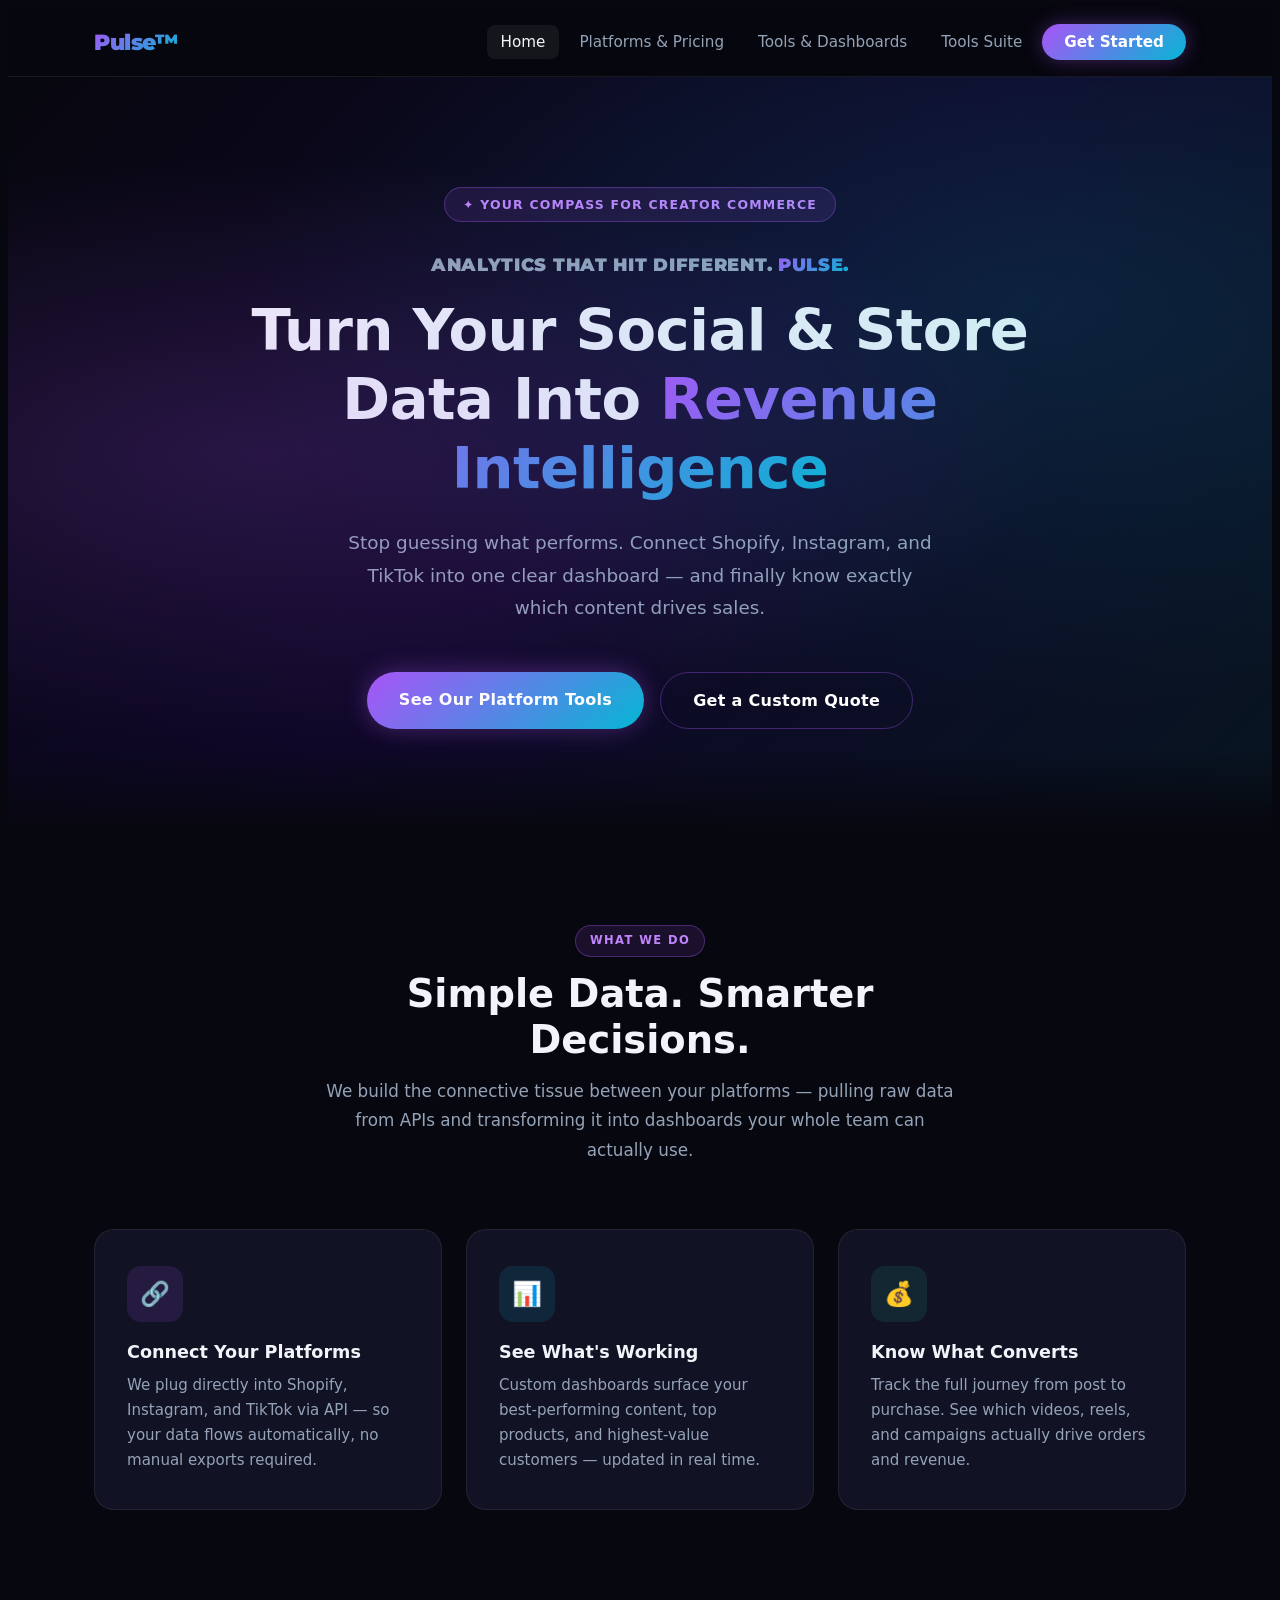
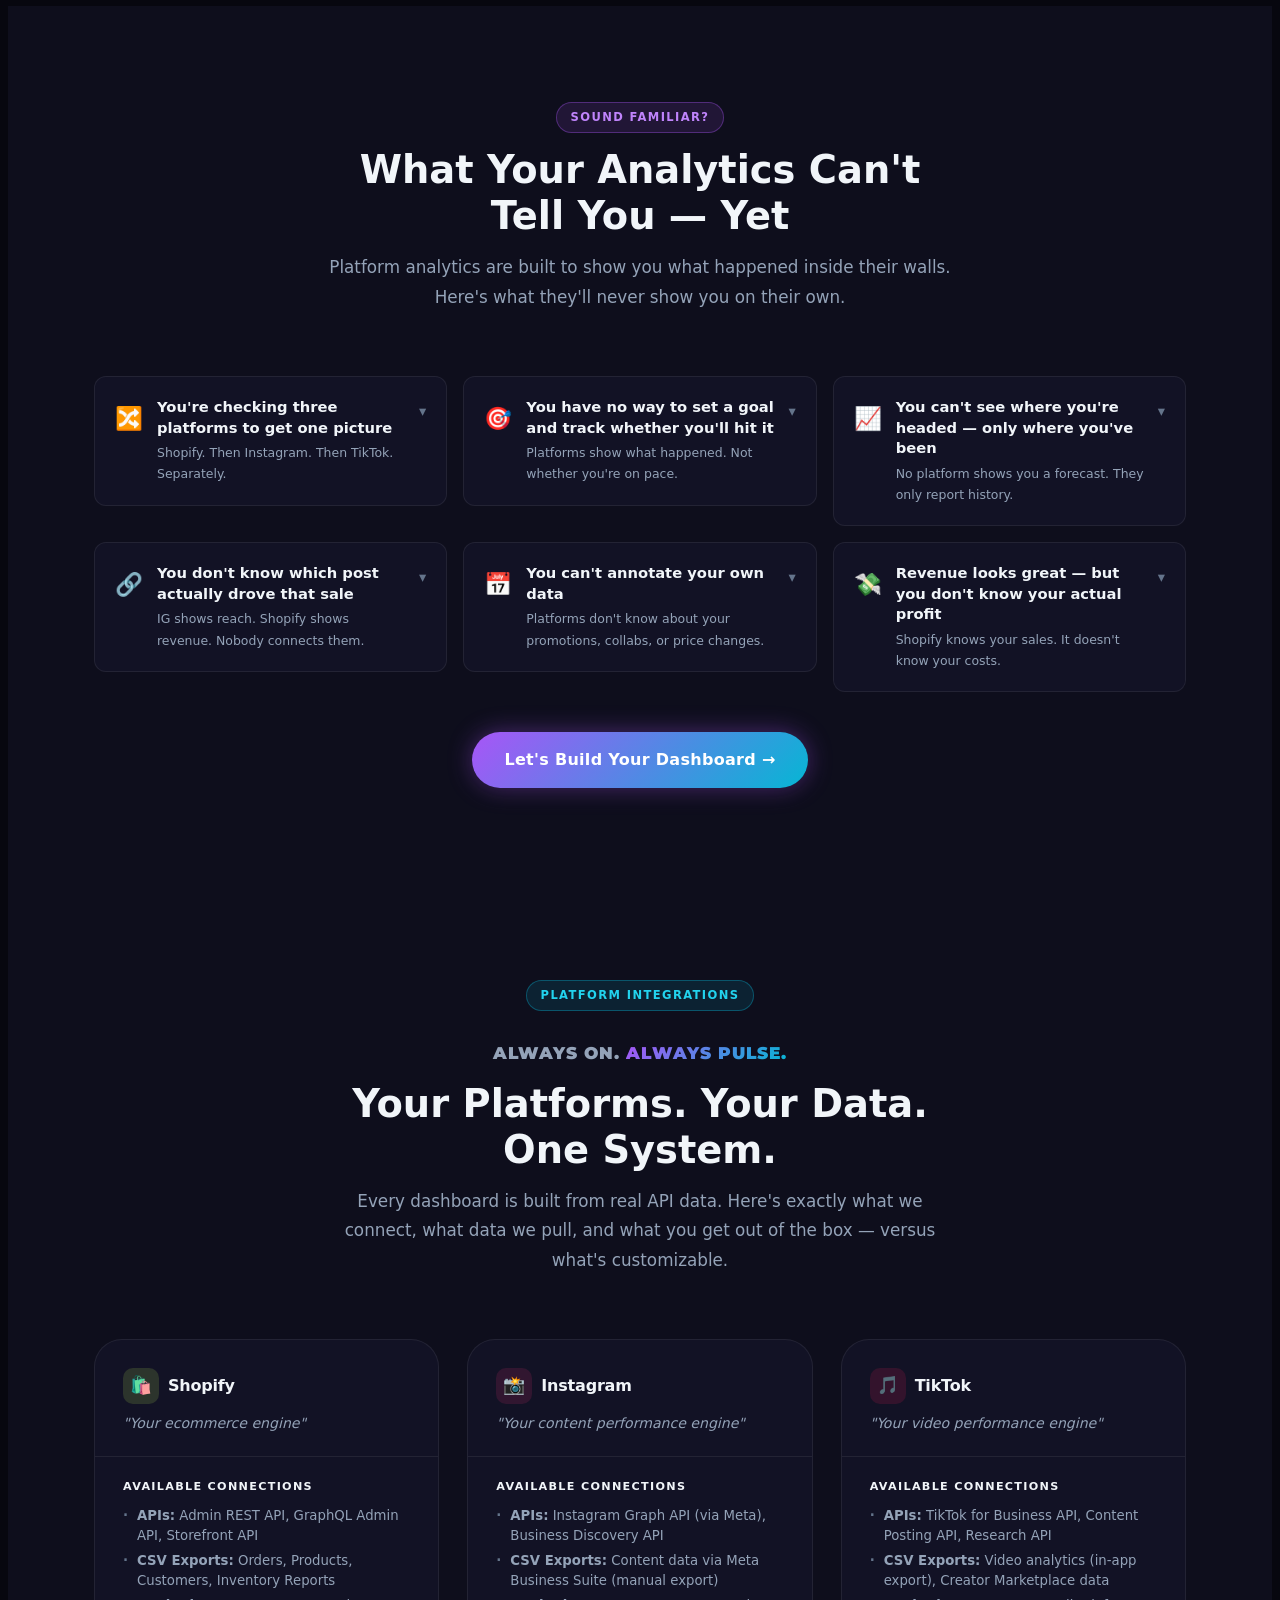
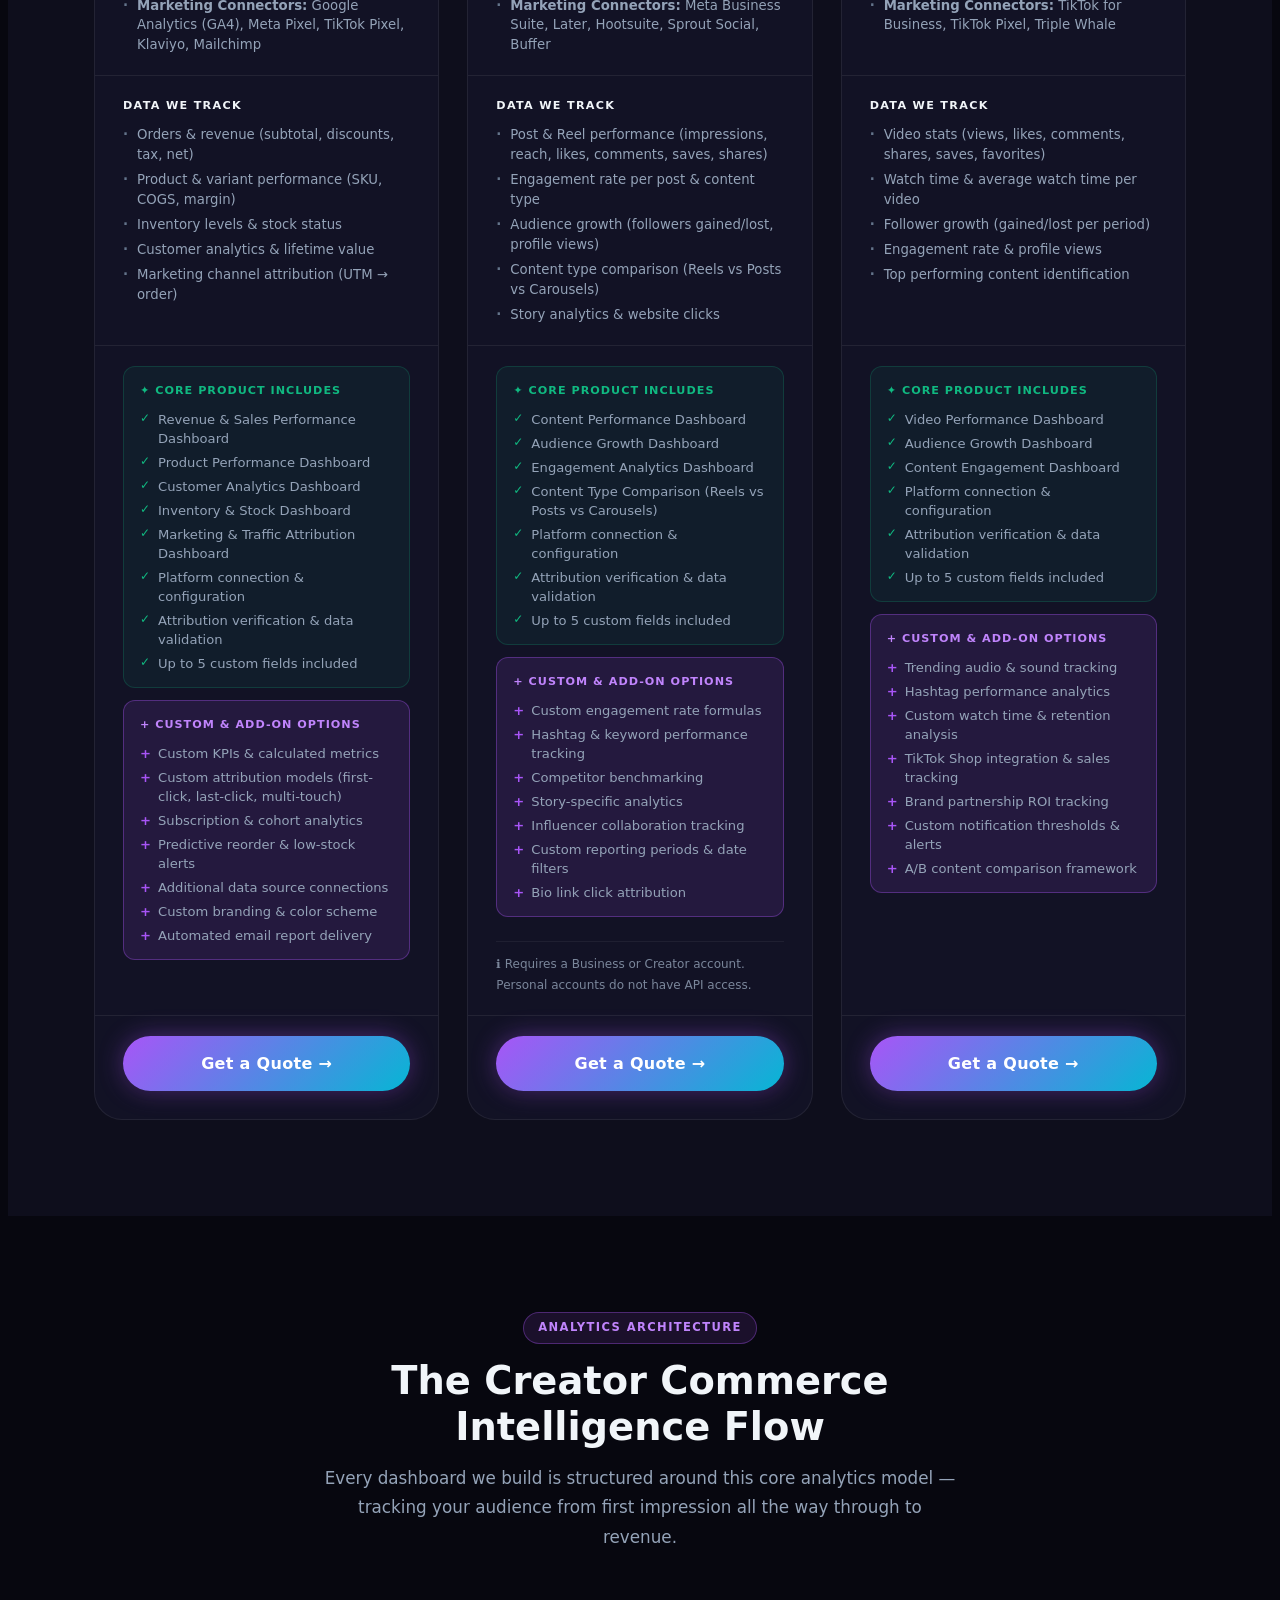
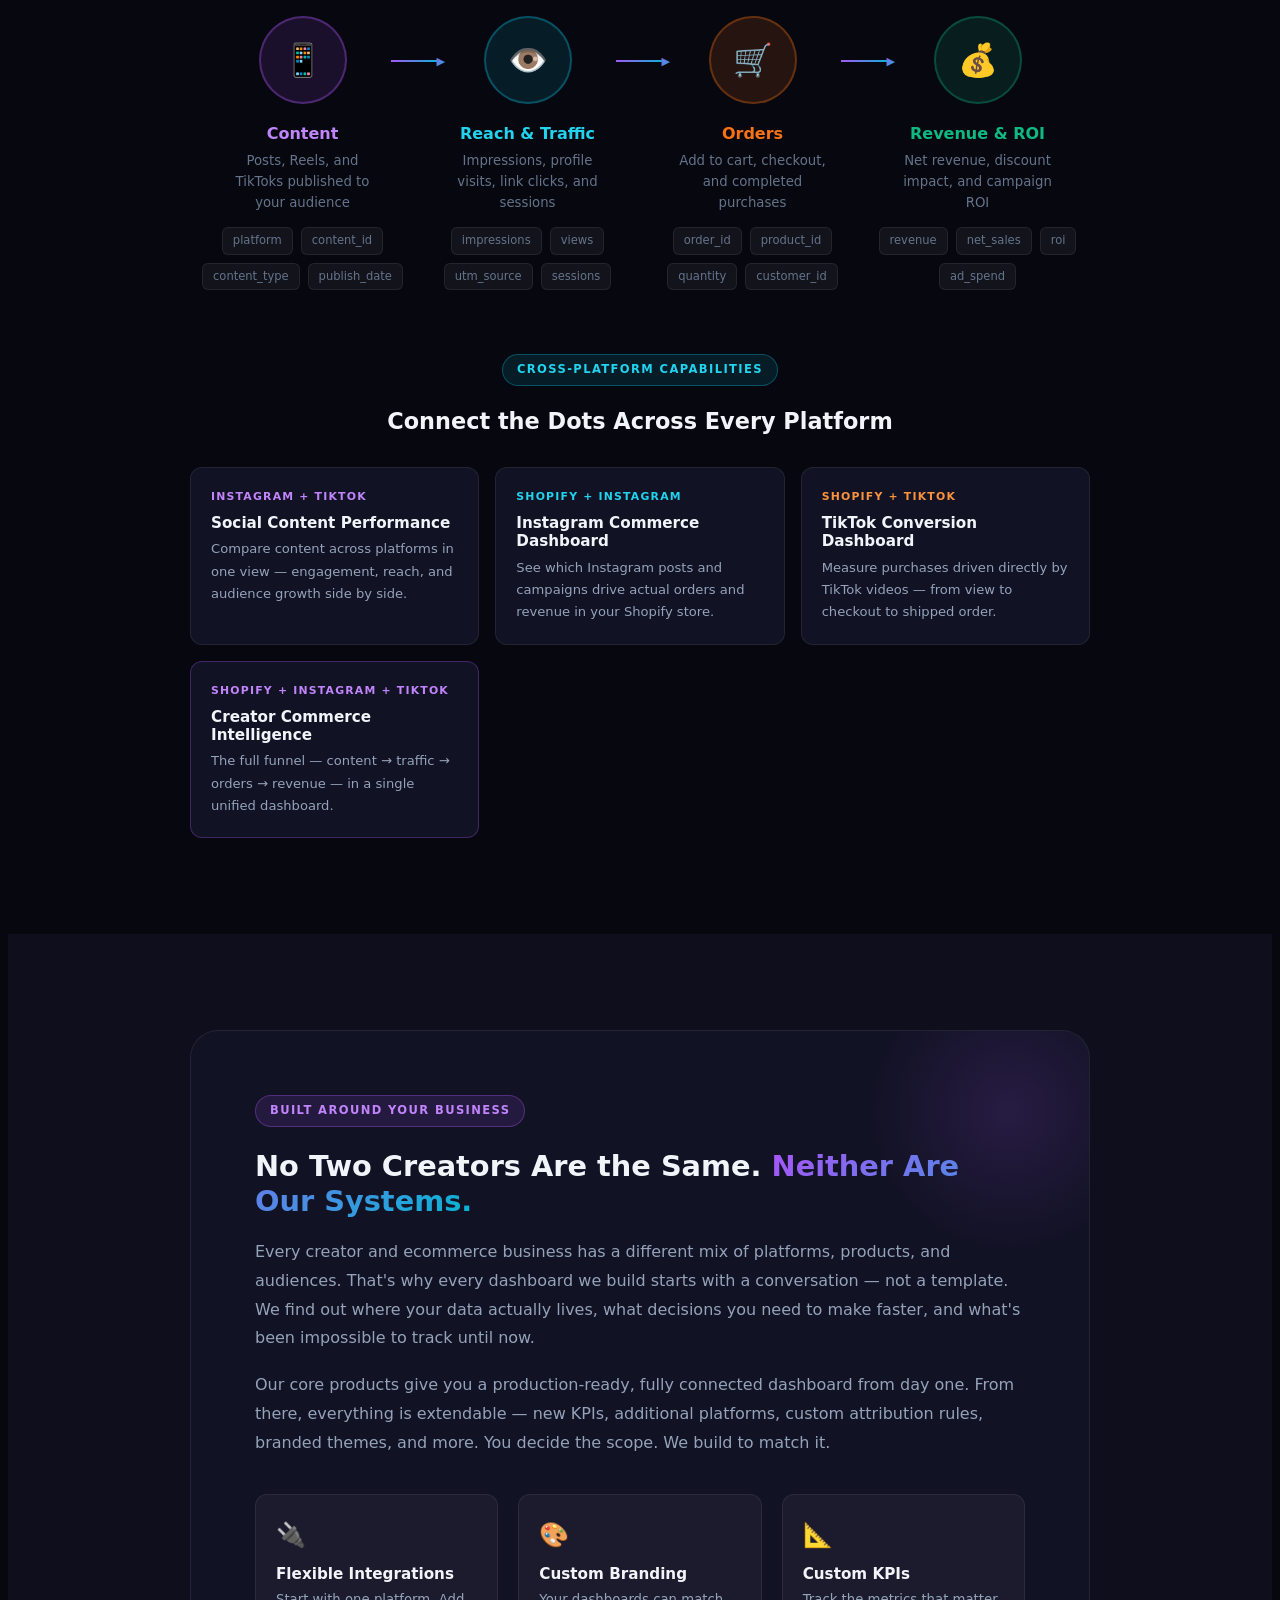
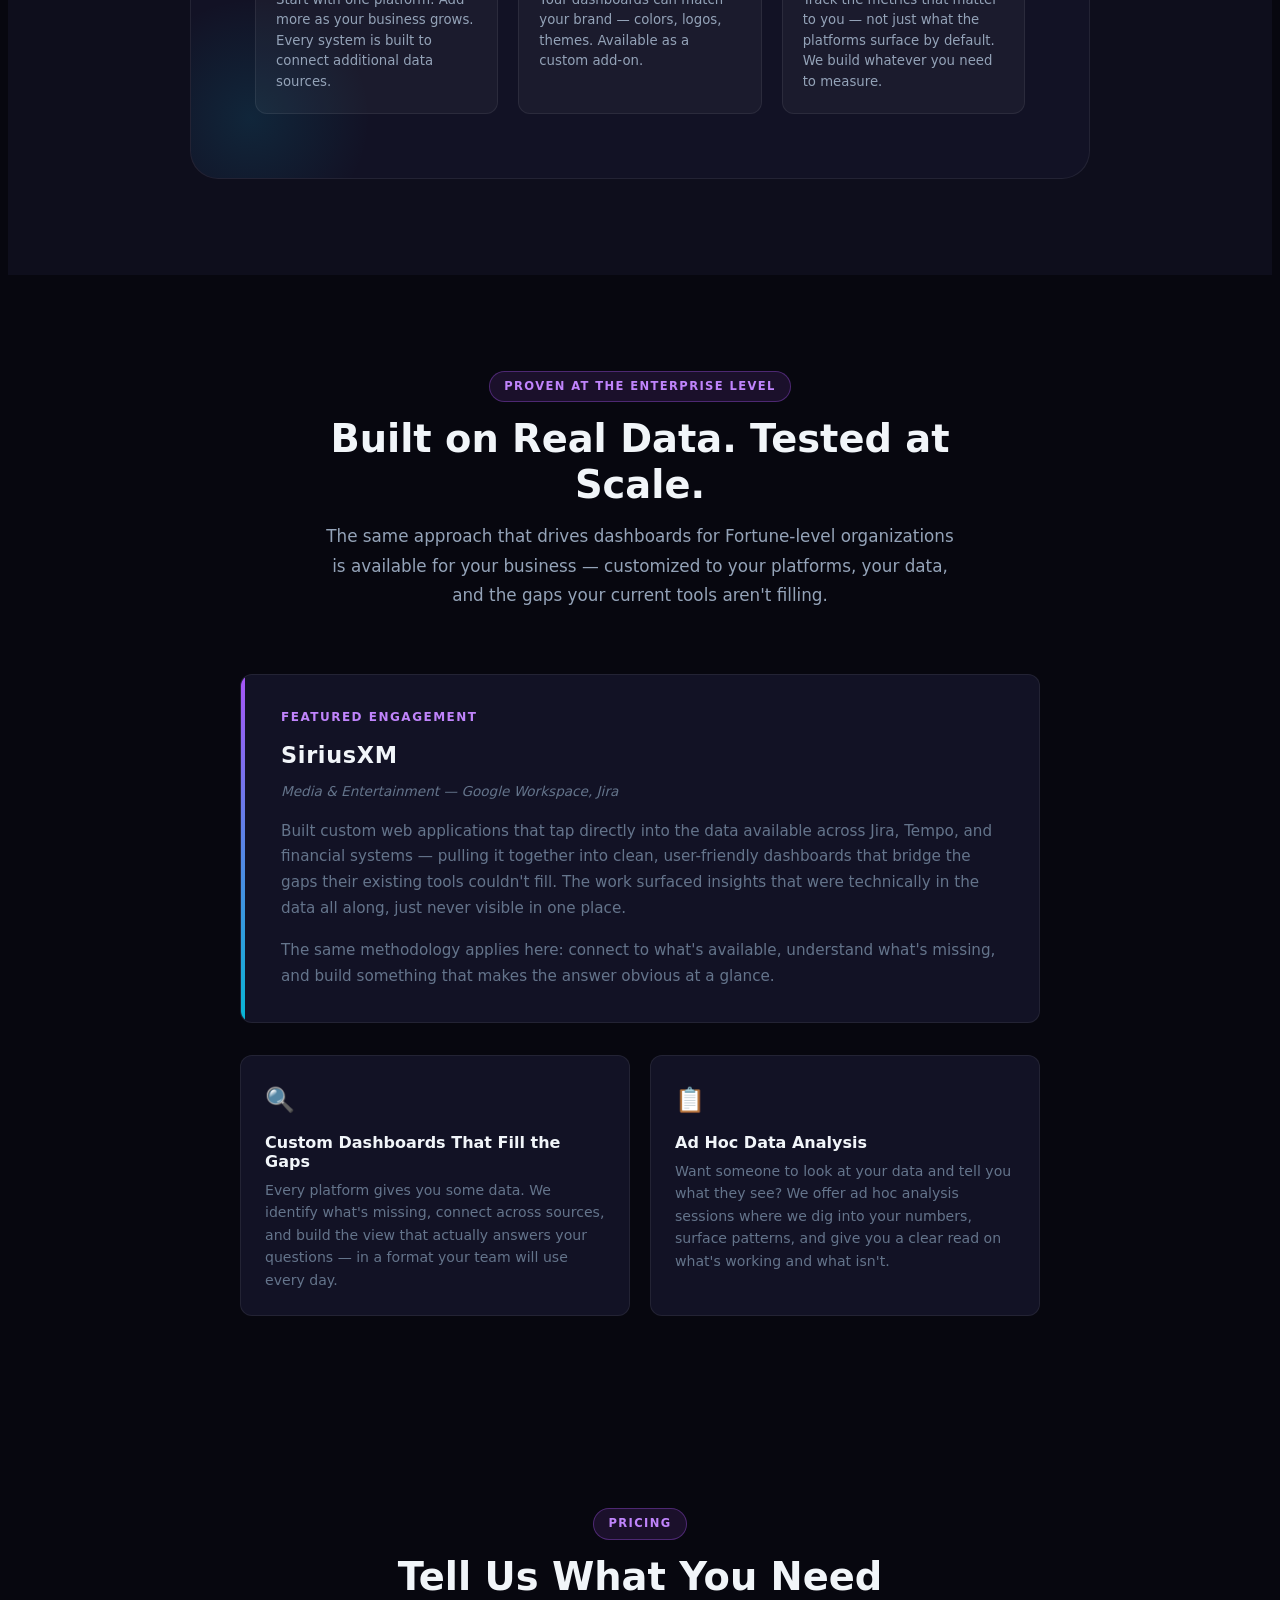
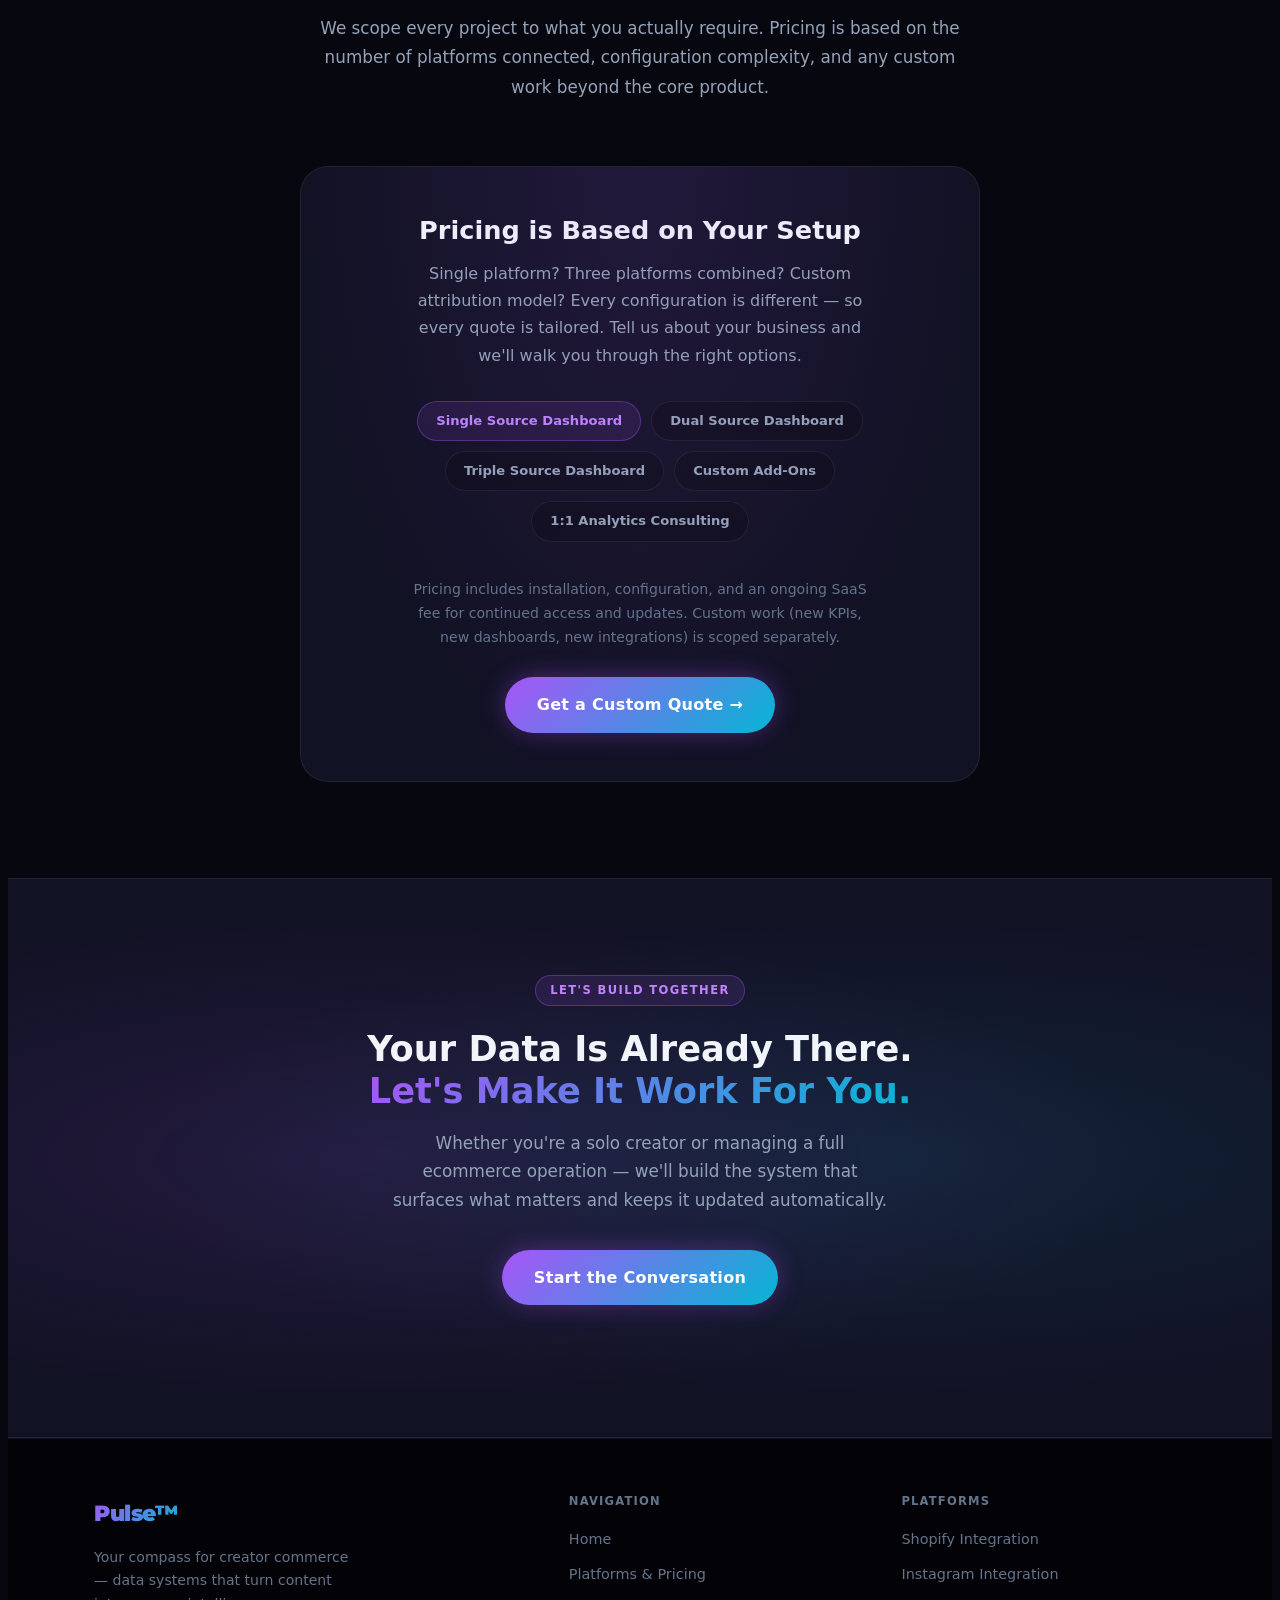
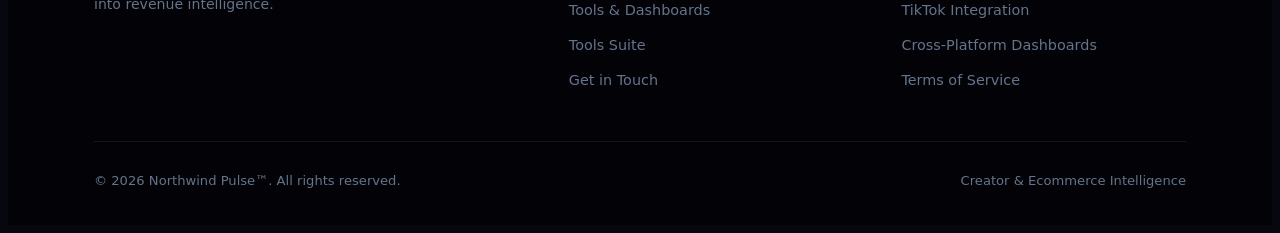
==== commit 3e51f516: "Simplify nav logo to Pulse™ — bold Montserrat icon style Co-Authored-By: Claude Sonnet 4.6 <noreply@" ====
--- a/index.html
+++ b/index.html
@@ -21,7 +21,7 @@
       <div class="cr-nav-inner">
         <a href="index.html" class="cr-nav-logo">
           
-          <span class="cr-nav-logo-text">Northwind Pulse™</span><span class="cr-nav-logo-dot"></span>
+          <span class="cr-nav-logo-text">Pulse™</span>
         </a>
         <button class="cr-nav-toggle" aria-label="Toggle menu" onclick="document.getElementById('crNav').classList.toggle('open')">
           <span></span><span></span><span></span>
@@ -618,7 +618,7 @@
         <div class="cr-footer-brand">
           <a href="index.html" class="cr-nav-logo">
             
-            <span class="cr-nav-logo-text">Northwind Pulse™</span><span class="cr-nav-logo-dot"></span>
+            <span class="cr-nav-logo-text">Pulse™</span>
           </a>
           <p>Your compass for creator commerce — data systems that turn content into revenue intelligence.</p>
         </div>
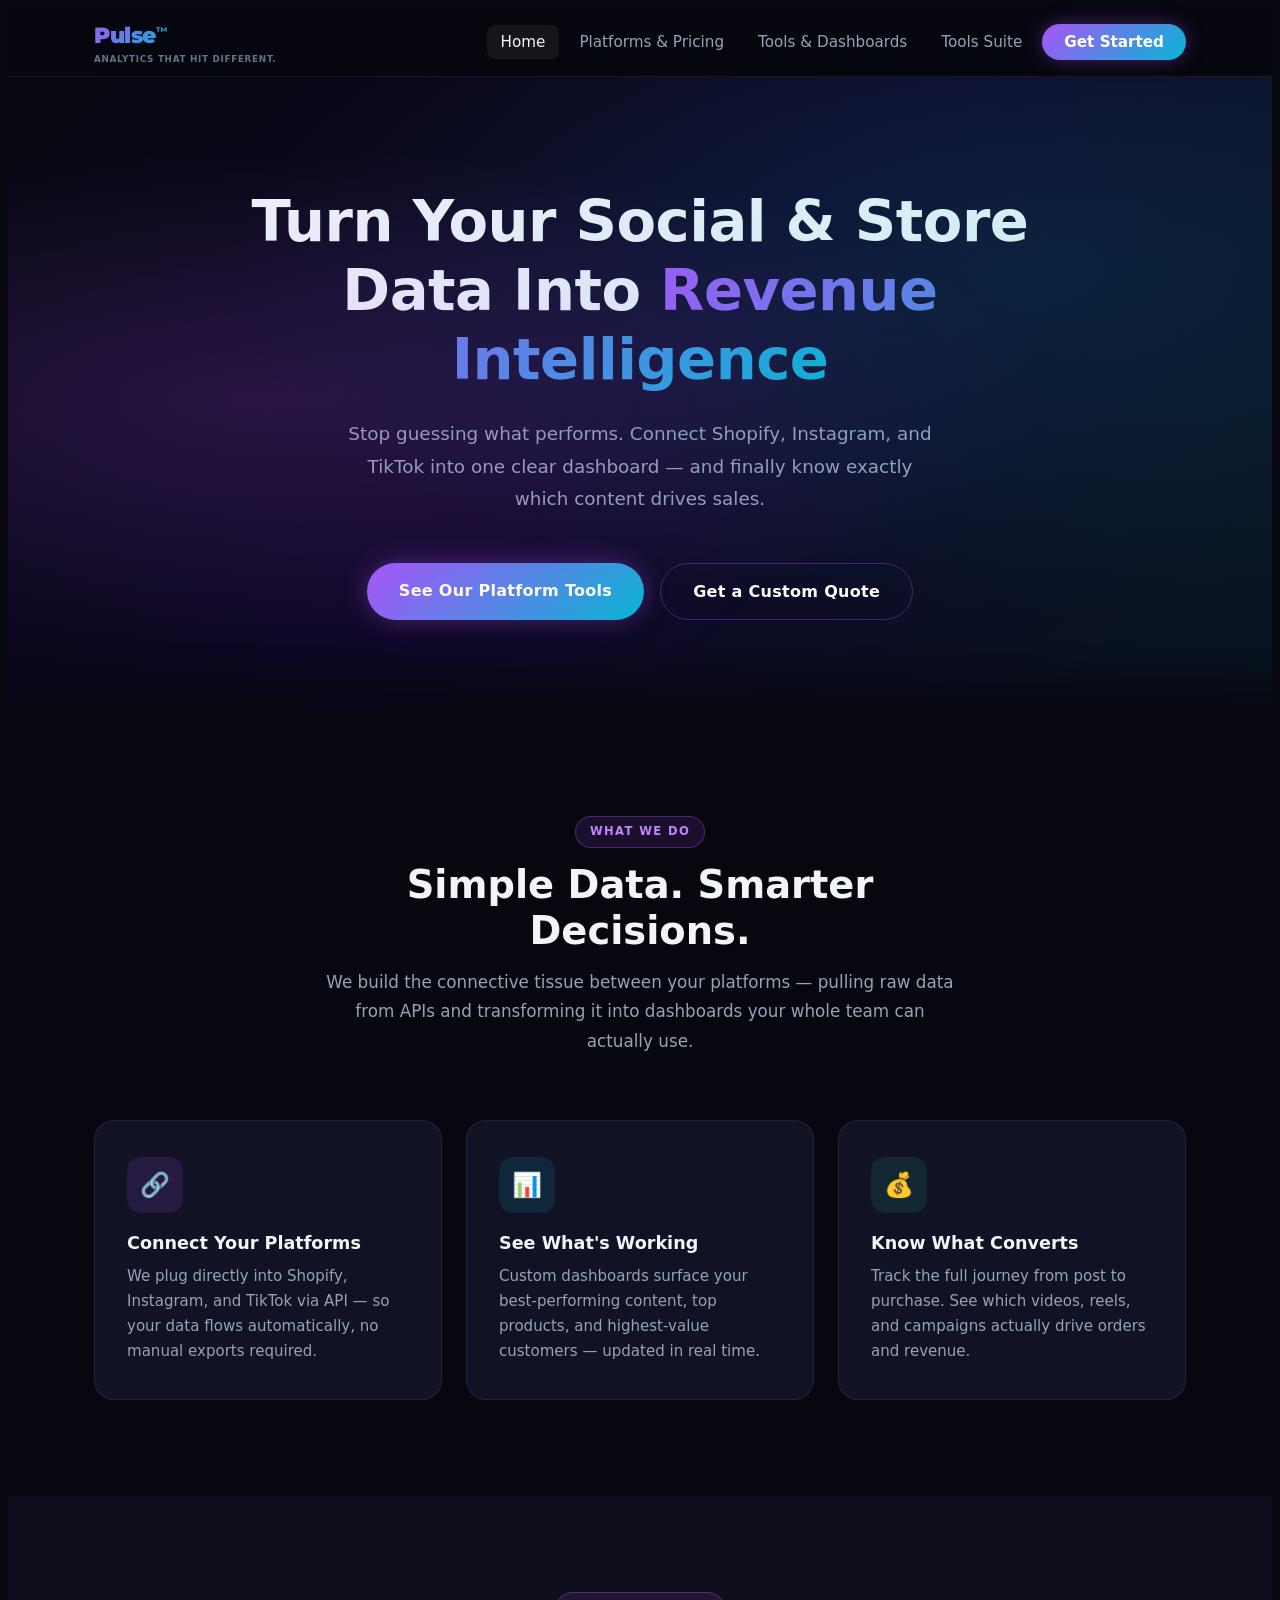
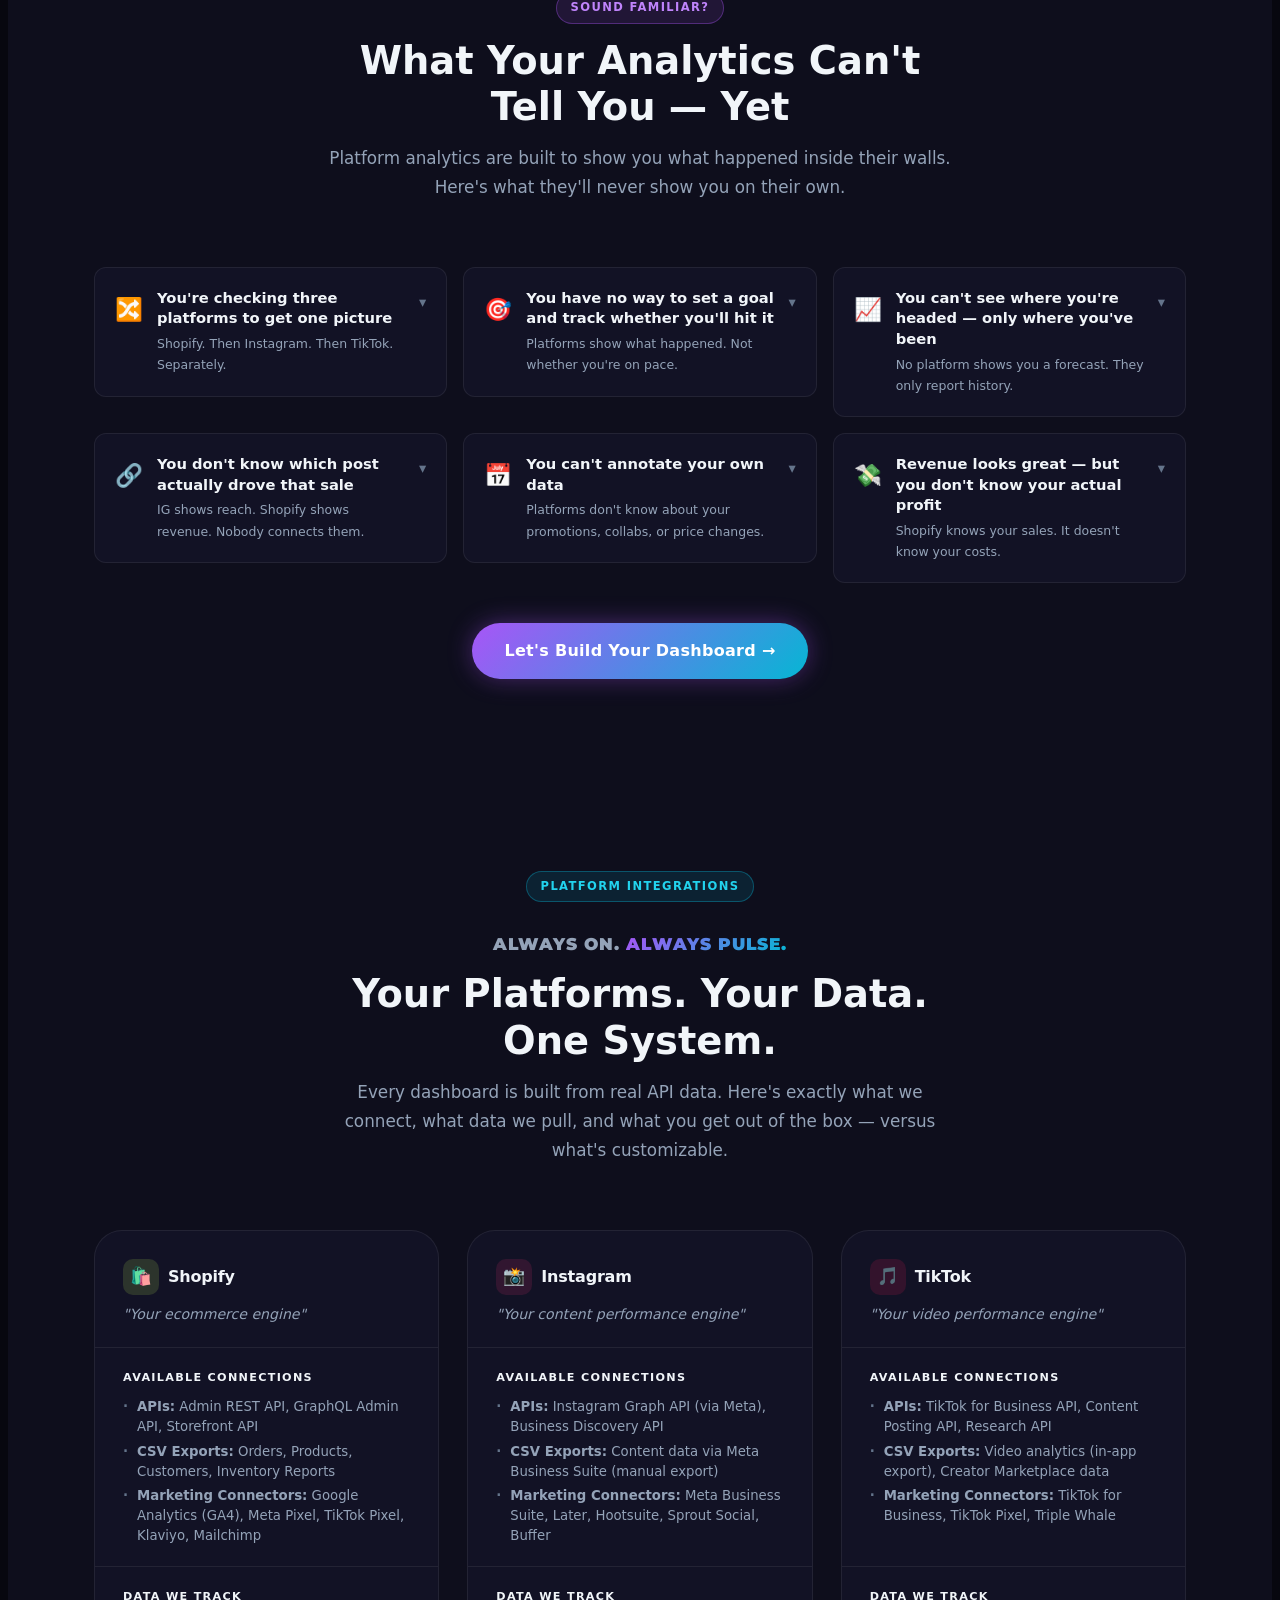
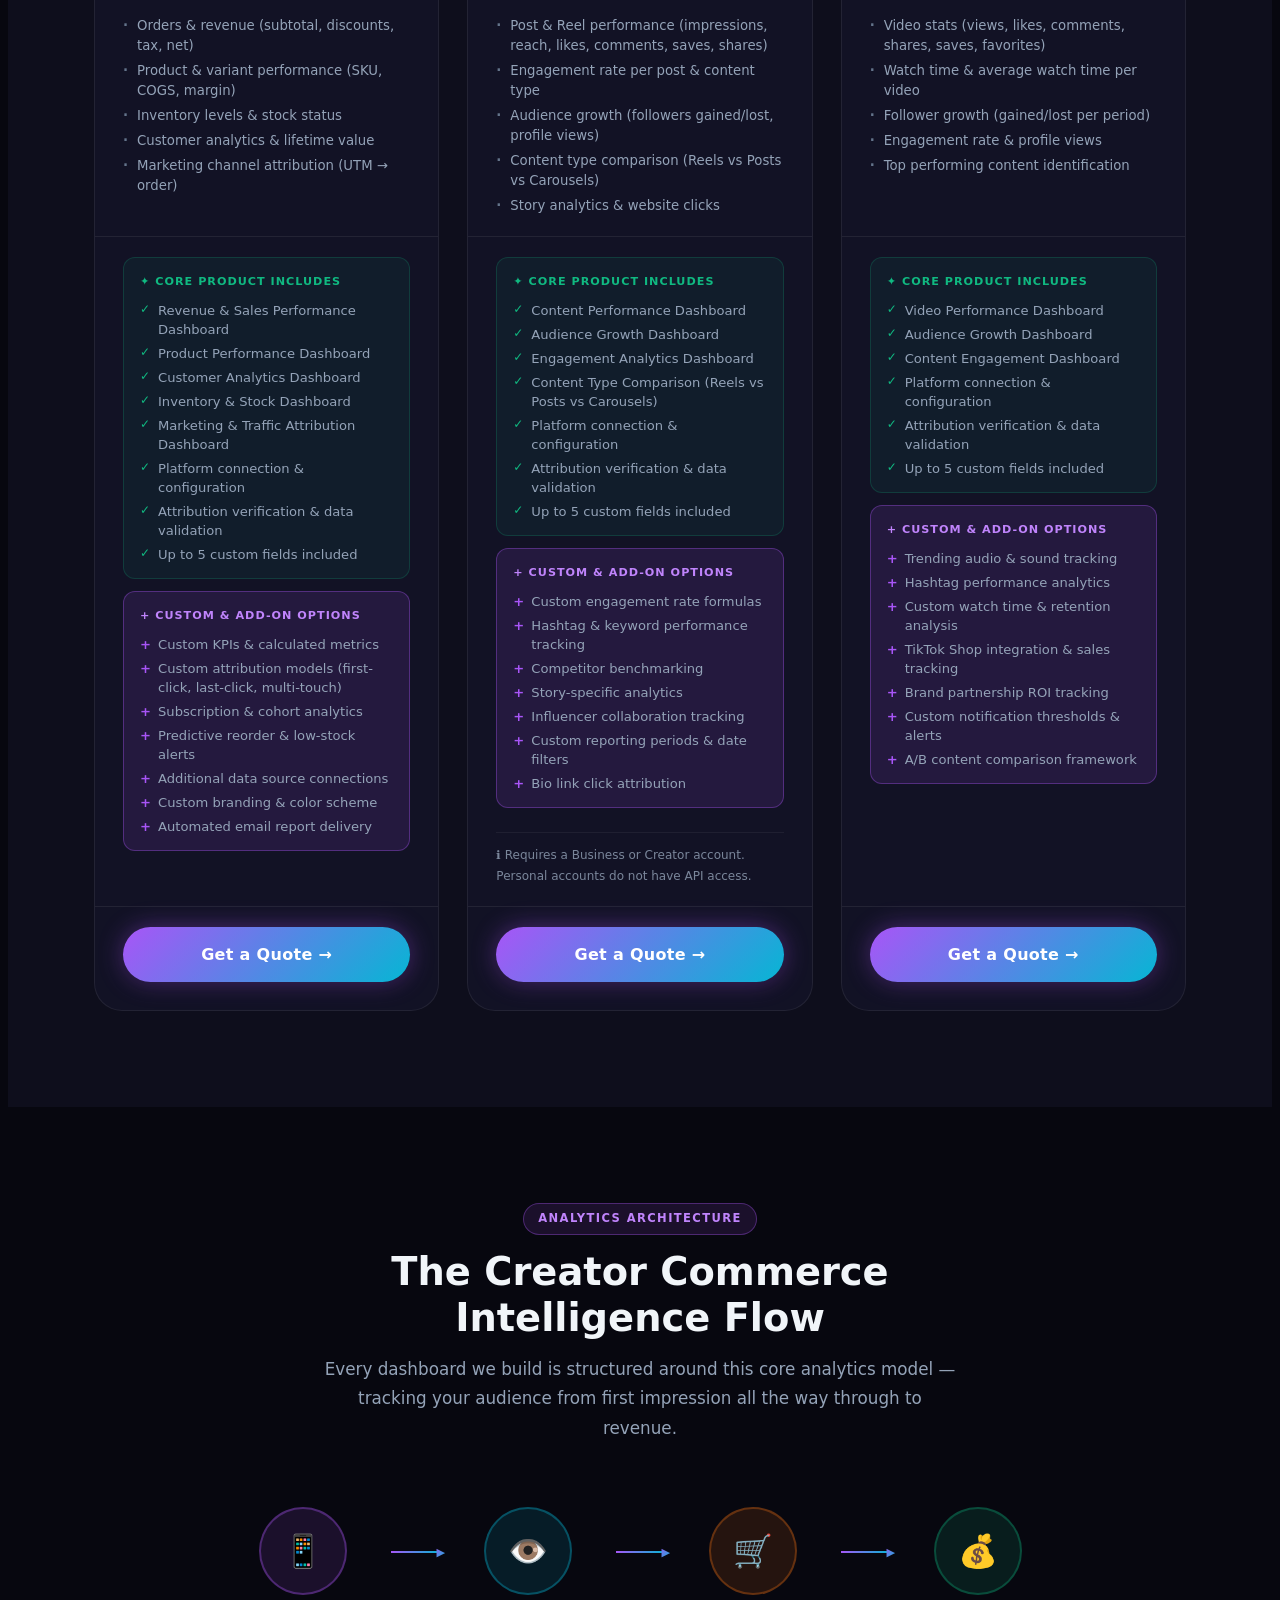
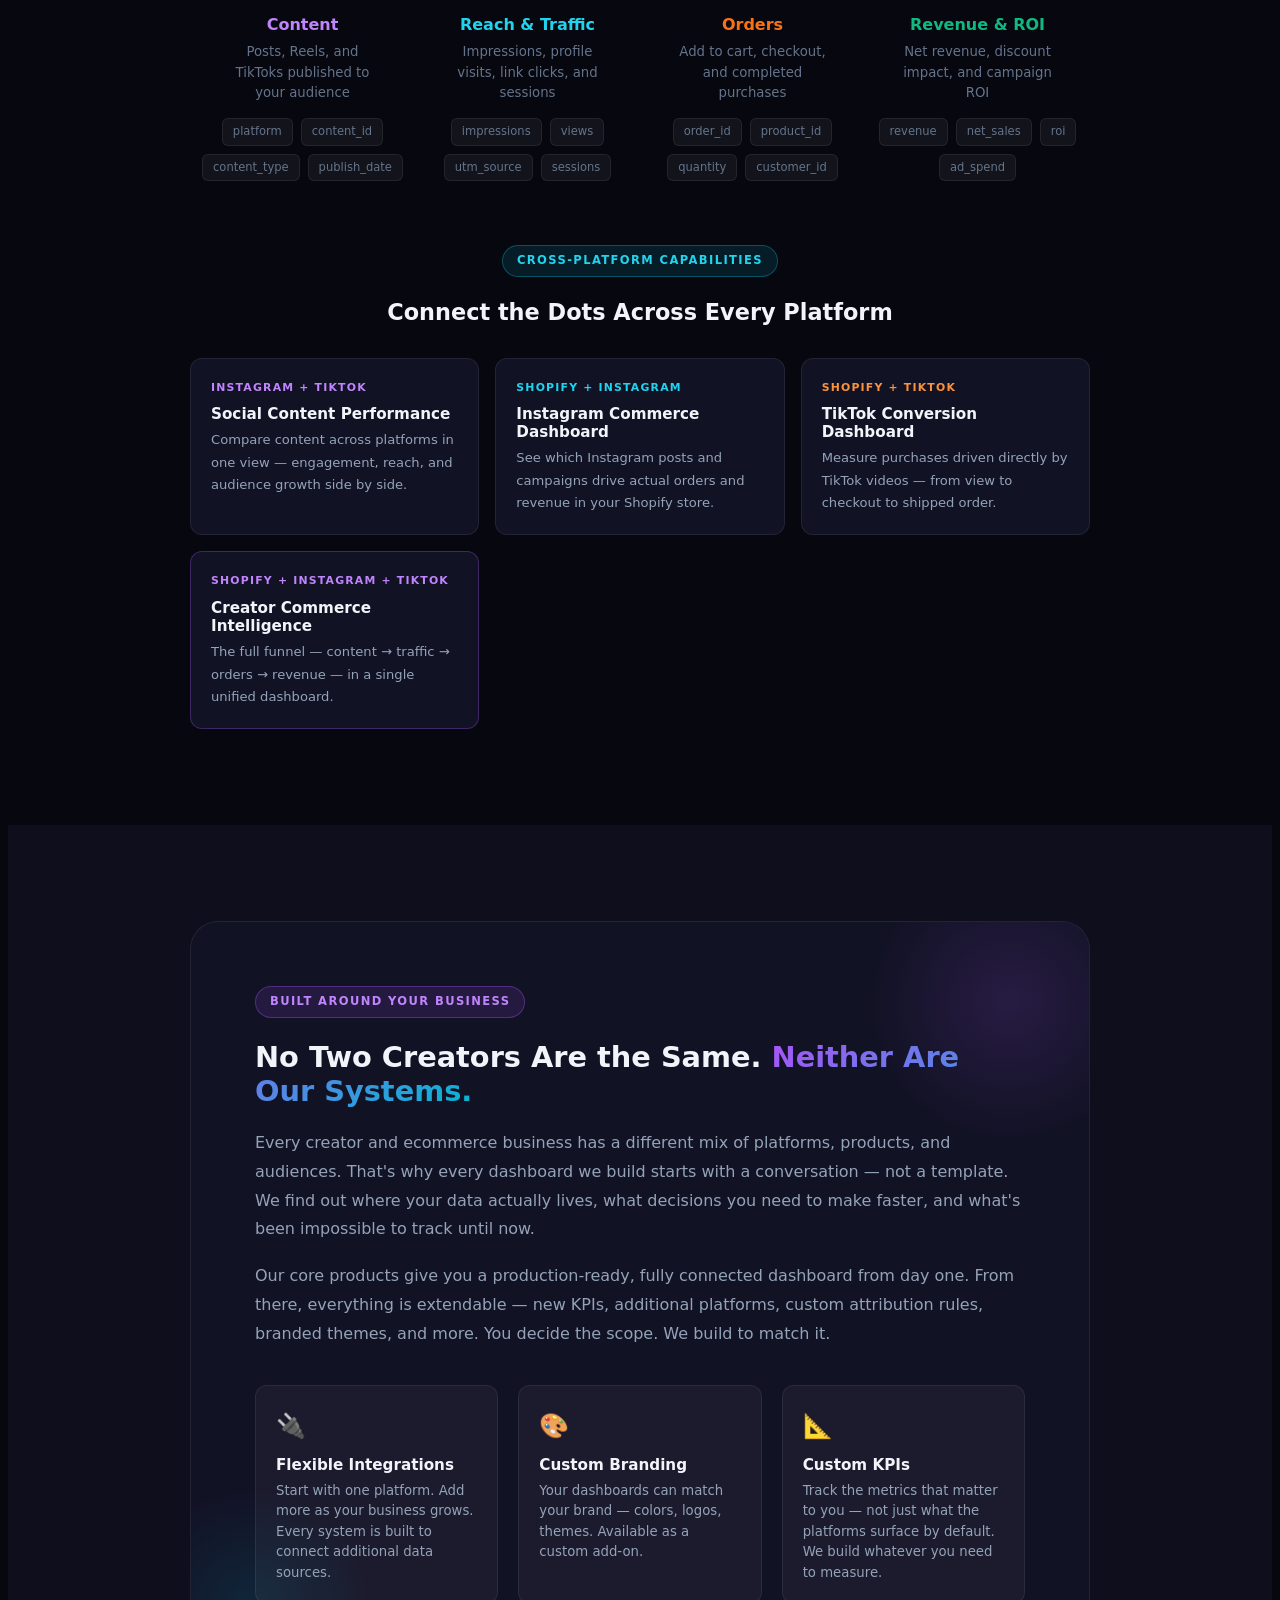
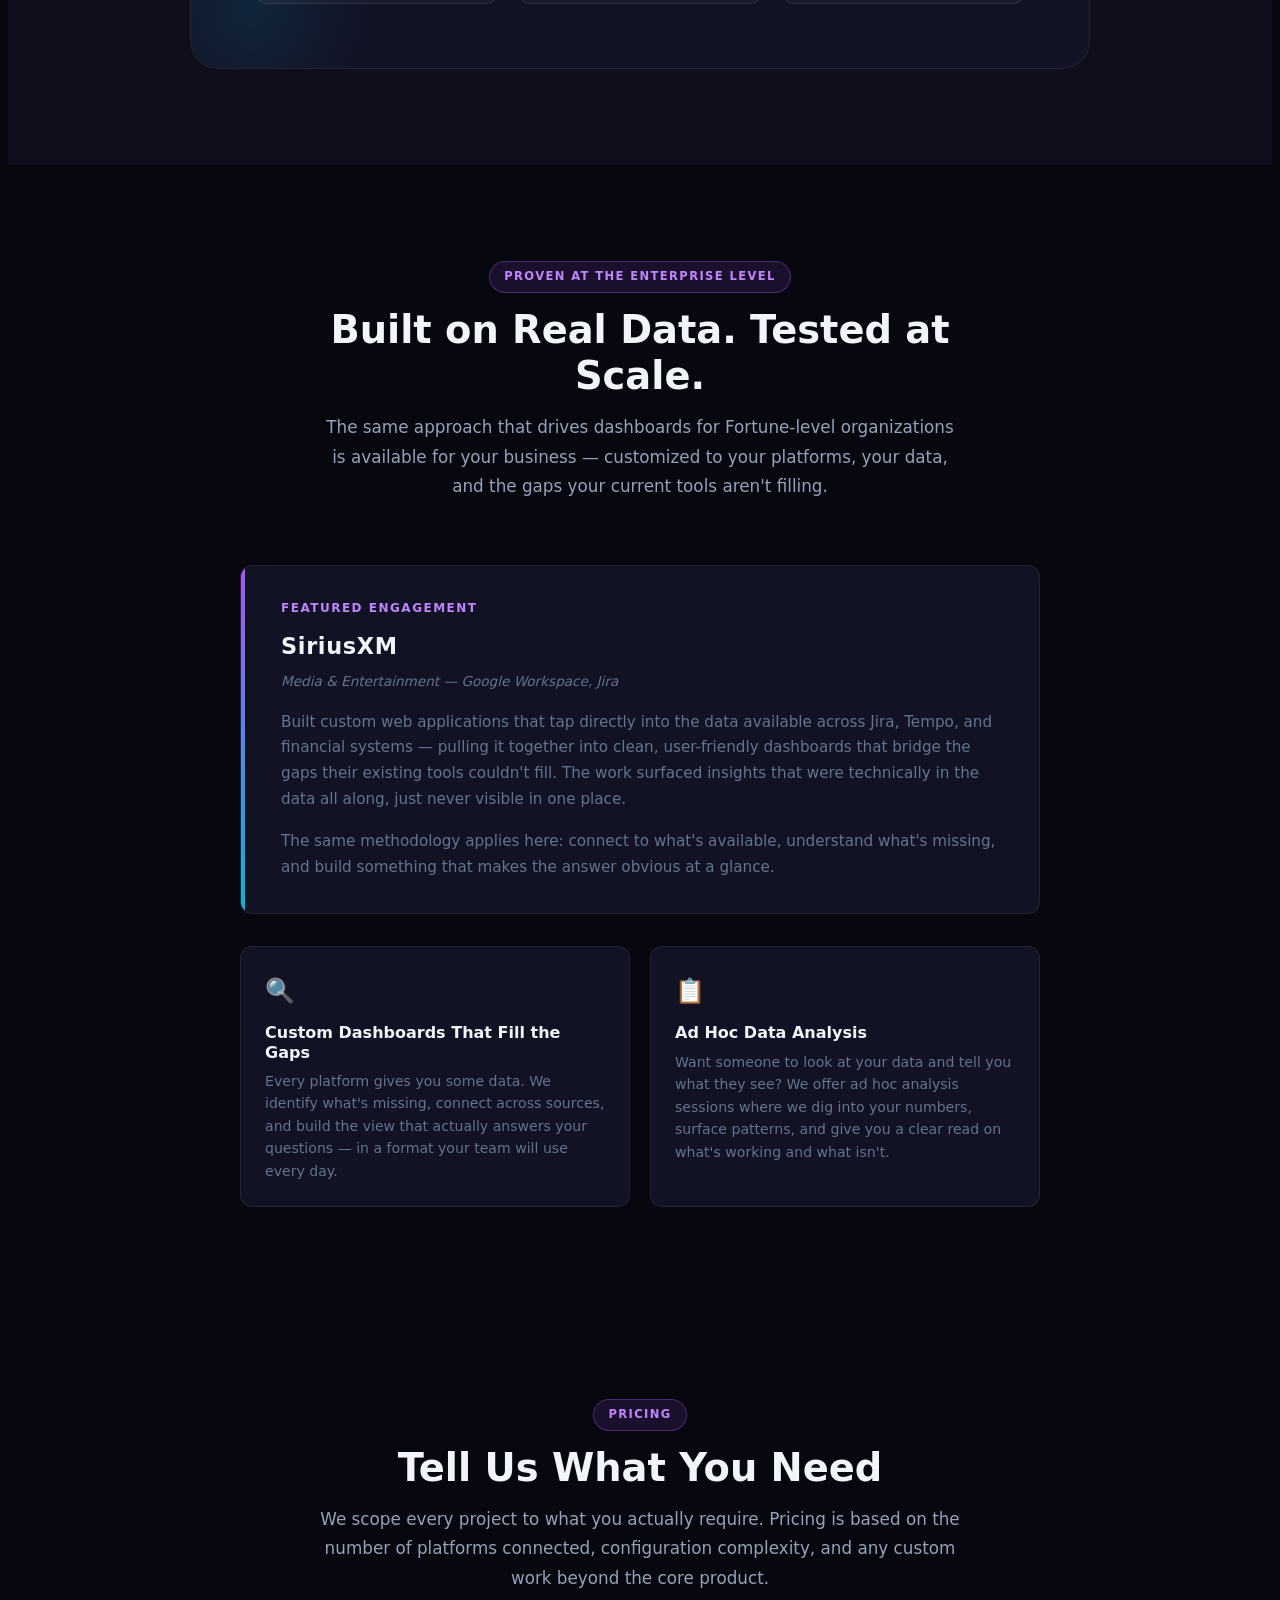
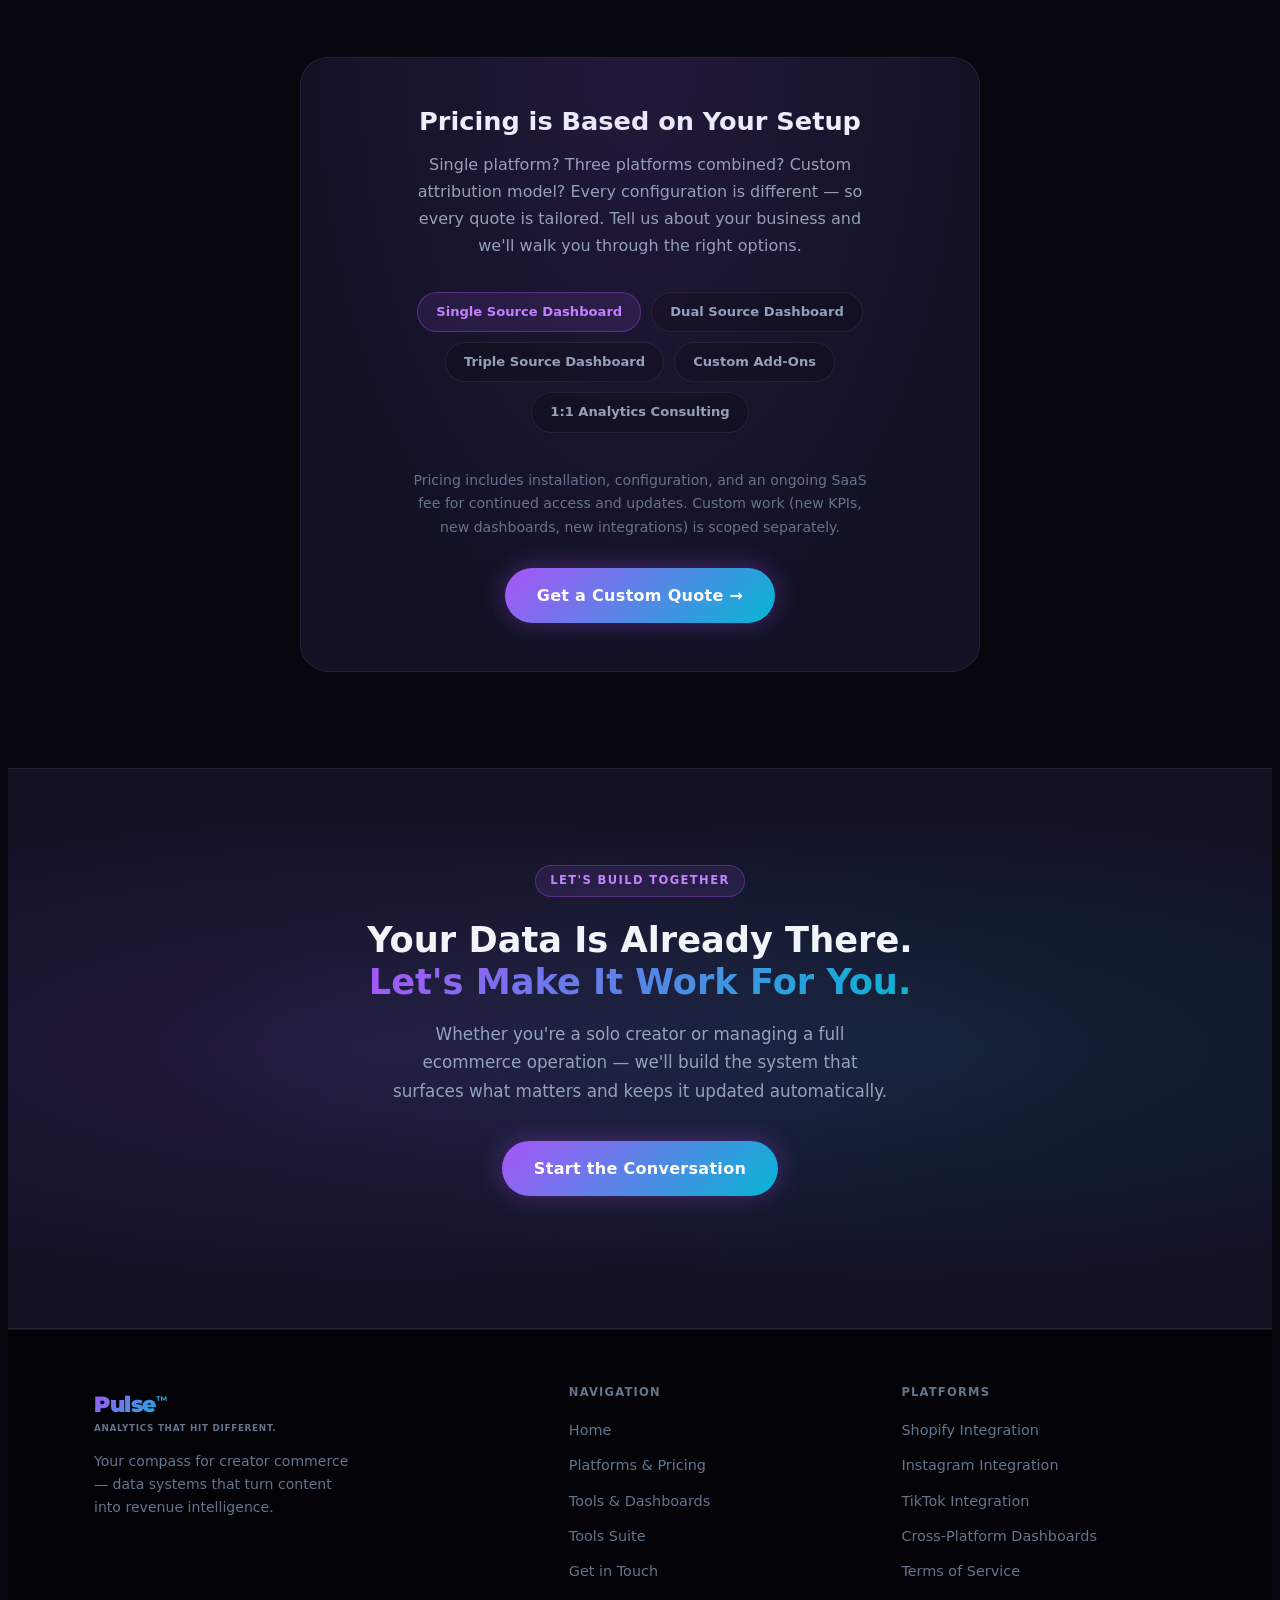
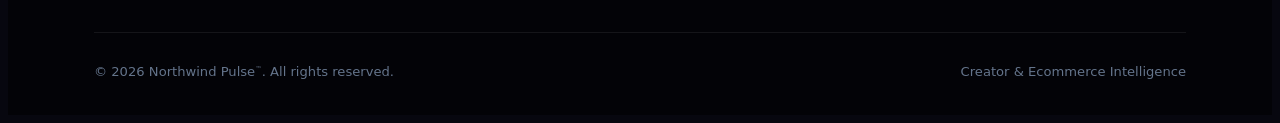
==== commit 541dba9f: "Add tagline under nav logo, remove eyebrow, shrink TM Co-Authored-By: Claude Sonnet 4.6 <noreply@ant" ====
--- a/index.html
+++ b/index.html
@@ -21,7 +21,7 @@
       <div class="cr-nav-inner">
         <a href="index.html" class="cr-nav-logo">
           
-          <span class="cr-nav-logo-text">Pulse™</span>
+          <span class="cr-nav-logo-text">Pulse<sup style="font-size:0.5em;vertical-align:super;">™</sup></span><span class="cr-nav-logo-sub">Analytics that hit different.</span>
         </a>
         <button class="cr-nav-toggle" aria-label="Toggle menu" onclick="document.getElementById('crNav').classList.toggle('open')">
           <span></span><span></span><span></span>
@@ -40,8 +40,6 @@
   <!-- ============ HERO ============ -->
   <section class="cr-hero">
     <div class="cr-container">
-      <div class="cr-hero-eyebrow">✦ Your compass for creator commerce</div>
-      <p class="cr-hero-tagline">Analytics that hit different. <span class="cr-gradient-text">Pulse.</span></p>
       <h1>Turn Your Social &amp; Store Data Into <span class="cr-gradient-text">Revenue Intelligence</span></h1>
       <p class="cr-hero-sub">
         Stop guessing what performs. Connect Shopify, Instagram, and TikTok into one clear dashboard — and finally know exactly which content drives sales.
@@ -618,7 +616,7 @@
         <div class="cr-footer-brand">
           <a href="index.html" class="cr-nav-logo">
             
-            <span class="cr-nav-logo-text">Pulse™</span>
+            <span class="cr-nav-logo-text">Pulse<sup style="font-size:0.5em;vertical-align:super;">™</sup></span><span class="cr-nav-logo-sub">Analytics that hit different.</span>
           </a>
           <p>Your compass for creator commerce — data systems that turn content into revenue intelligence.</p>
         </div>
@@ -644,7 +642,7 @@
         </div>
       </div>
       <div class="cr-footer-bottom">
-        <span>&copy; <span id="year"></span> Northwind Pulse™. All rights reserved.</span>
+        <span>&copy; <span id="year"></span> Northwind Pulse<sup style="font-size:0.5em;vertical-align:super;">™</sup>. All rights reserved.</span>
         <span>Creator &amp; Ecommerce Intelligence</span>
       </div>
     </div>
--- a/styles.css
+++ b/styles.css
@@ -207,8 +207,9 @@
 
 .cr-nav-logo {
   display: flex;
-  align-items: center;
-  gap: 12px;
+  flex-direction: column;
+  align-items: flex-start;
+  gap: 0;
   text-decoration: none;
   flex-shrink: 0;
 }
@@ -255,6 +256,24 @@
   text-transform: uppercase;
   color: var(--cr-text-dim);
   margin-bottom: 12px;
+}
+
+.cr-nav-logo-sub {
+  display: block;
+  font-size: 0.55rem;
+  font-weight: 600;
+  letter-spacing: 0.08em;
+  text-transform: uppercase;
+  color: var(--cr-text-dim);
+  margin-top: -2px;
+  white-space: nowrap;
+}
+
+.cr-nav-logo-text sup,
+.cr-nav-logo-text .tm {
+  font-size: 0.55em;
+  font-weight: 700;
+  vertical-align: super;
 }
 
 .cr-nav-logo-dot {
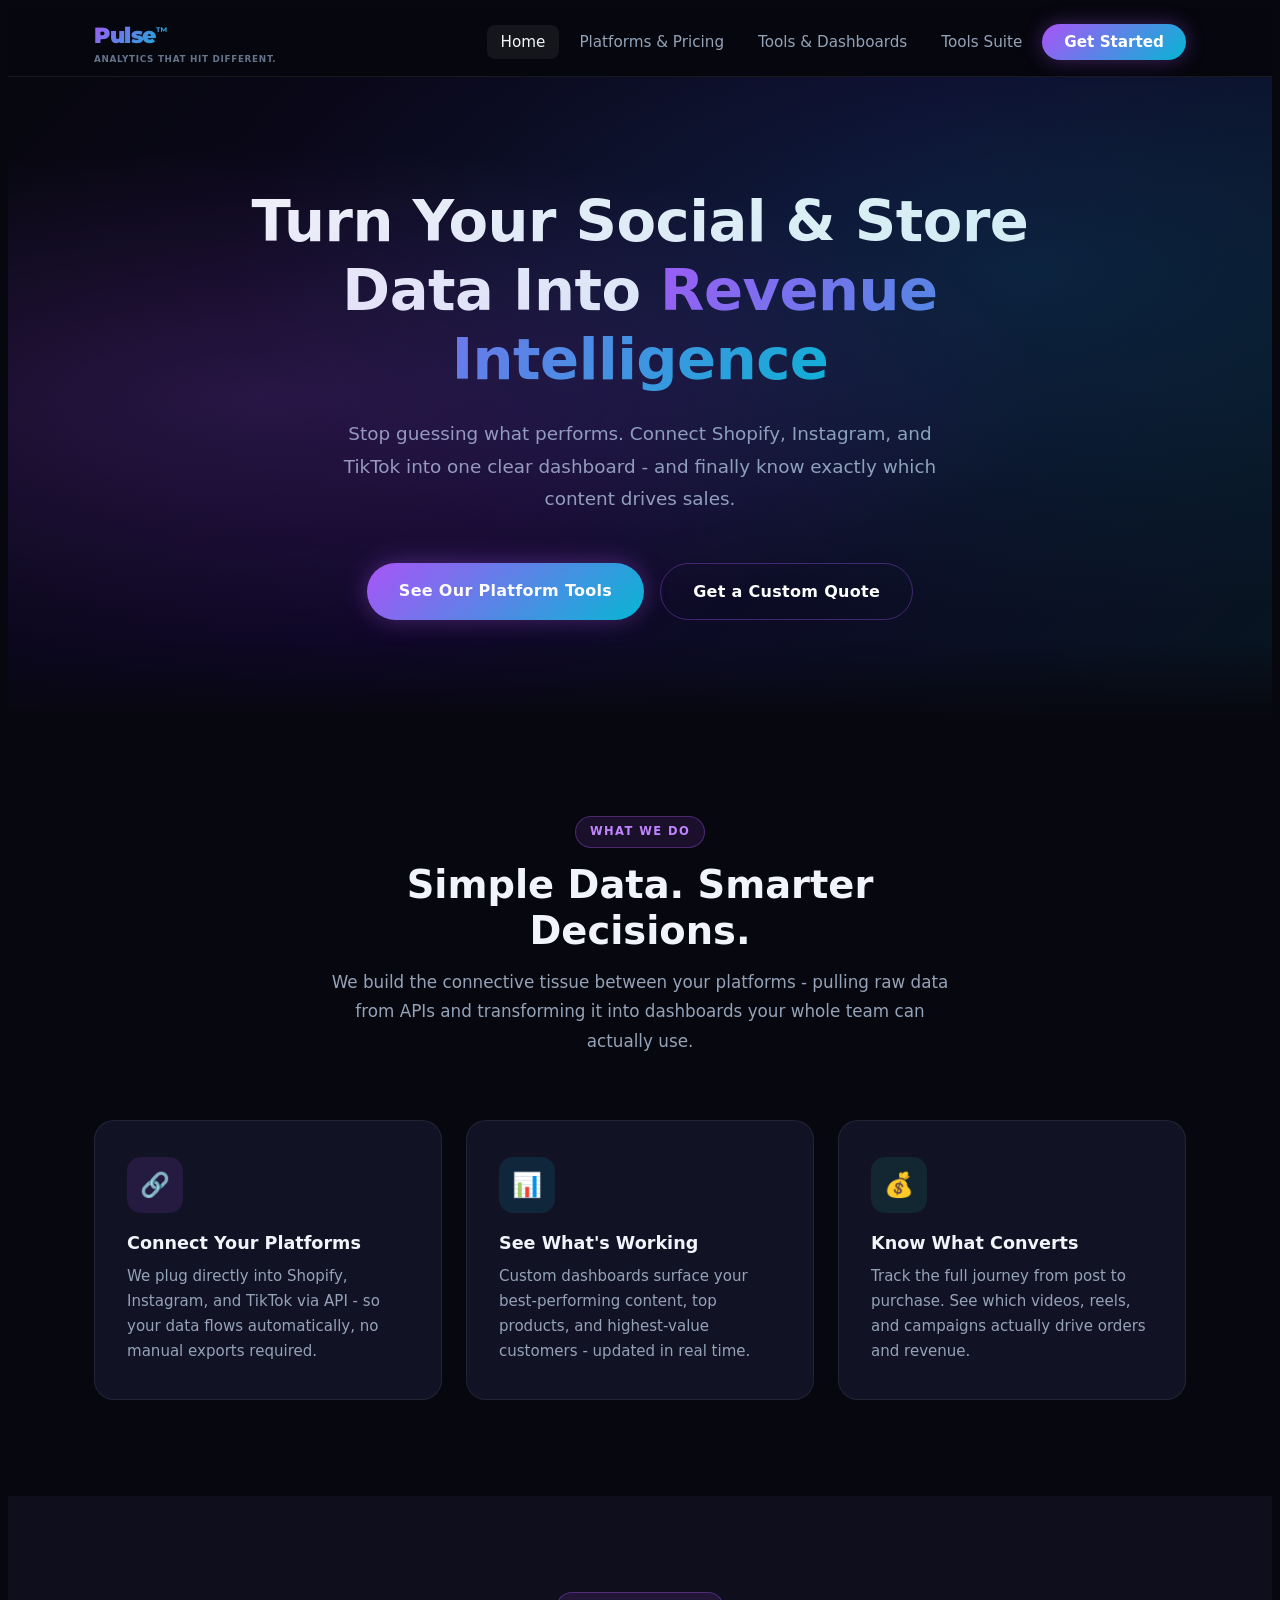
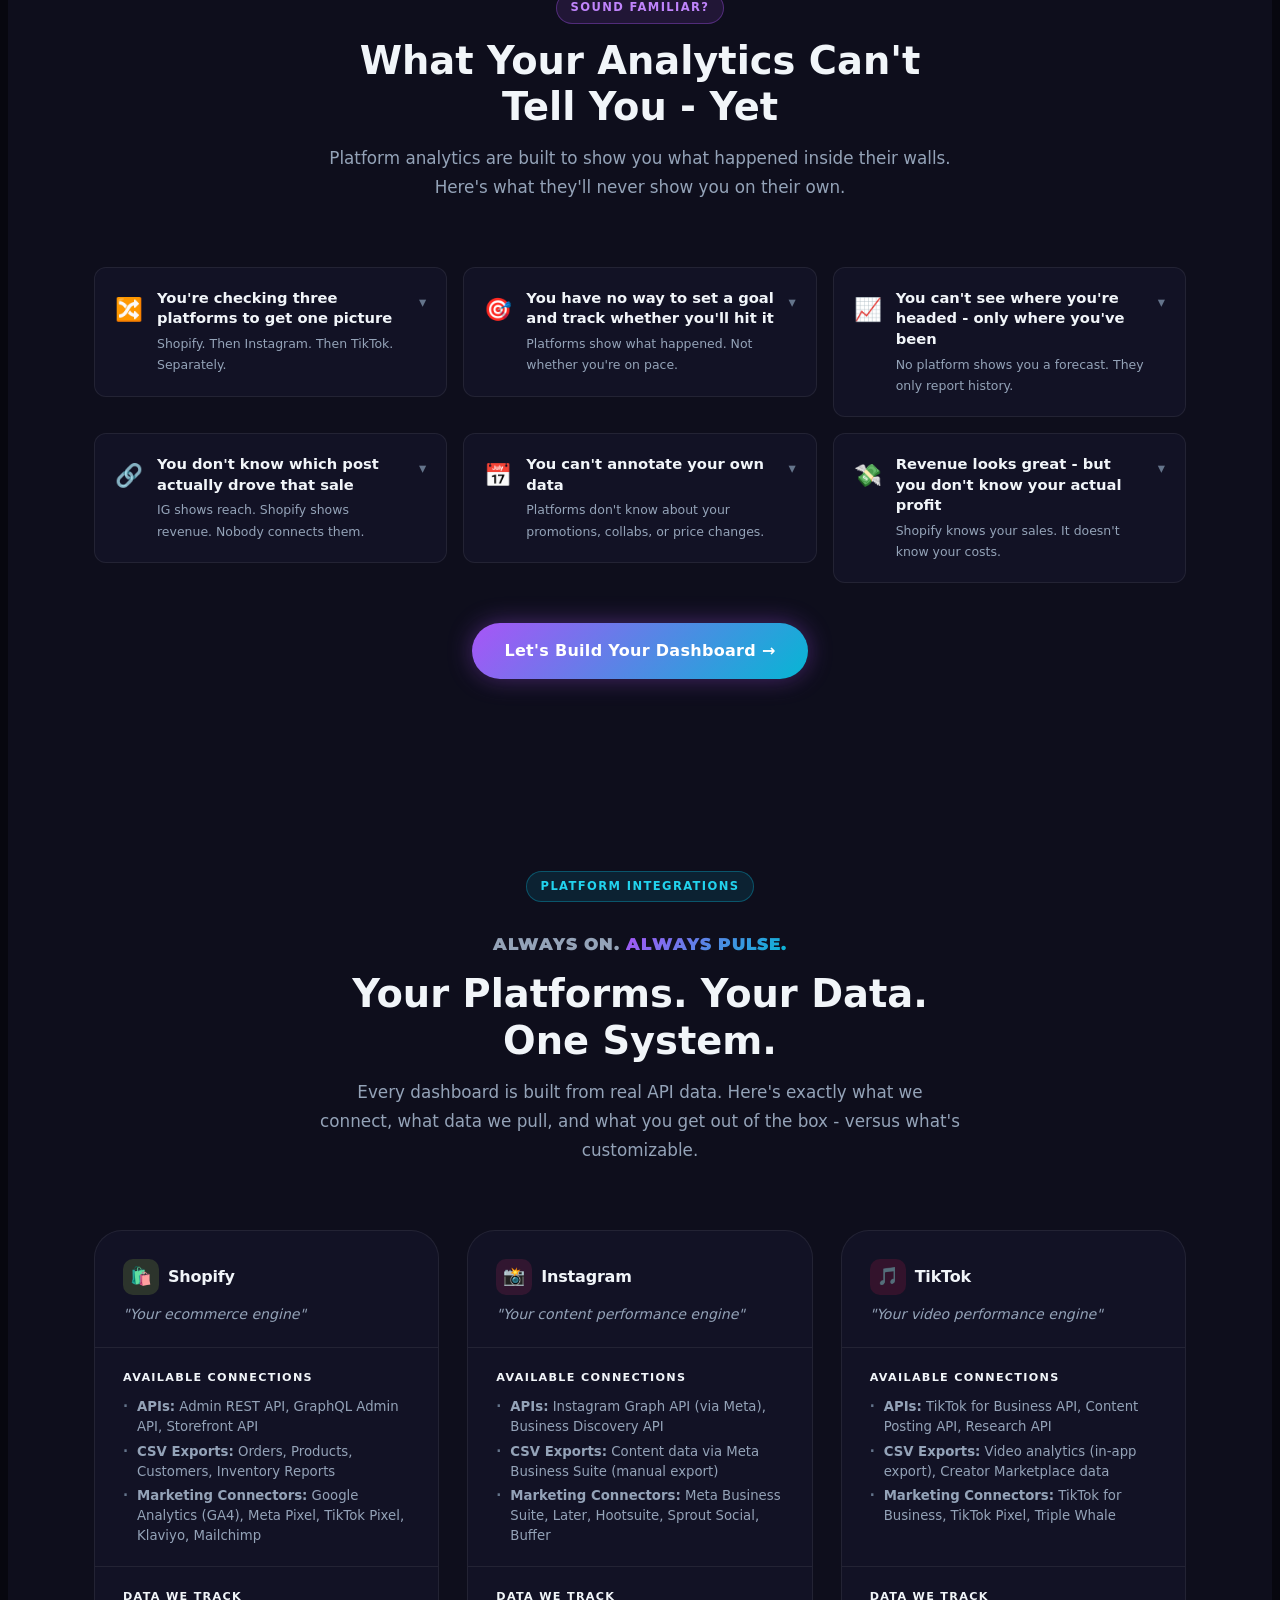
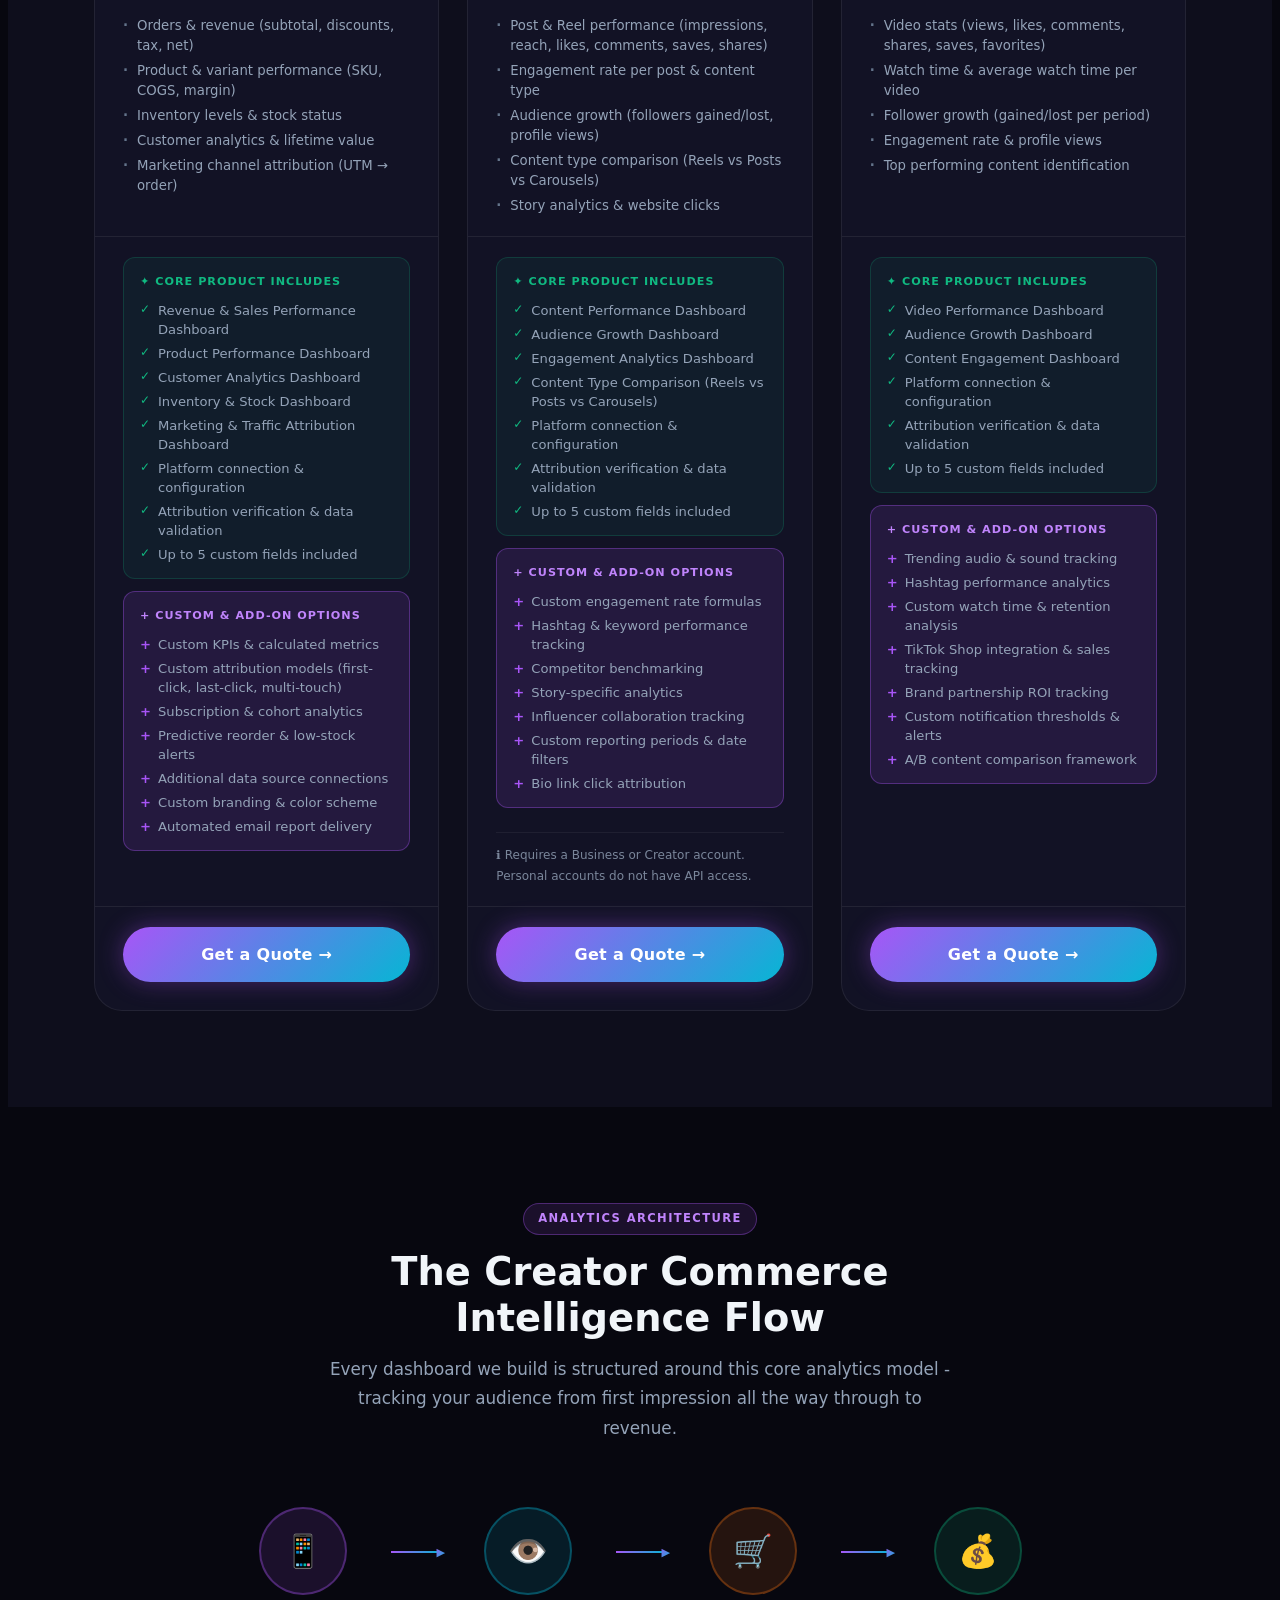
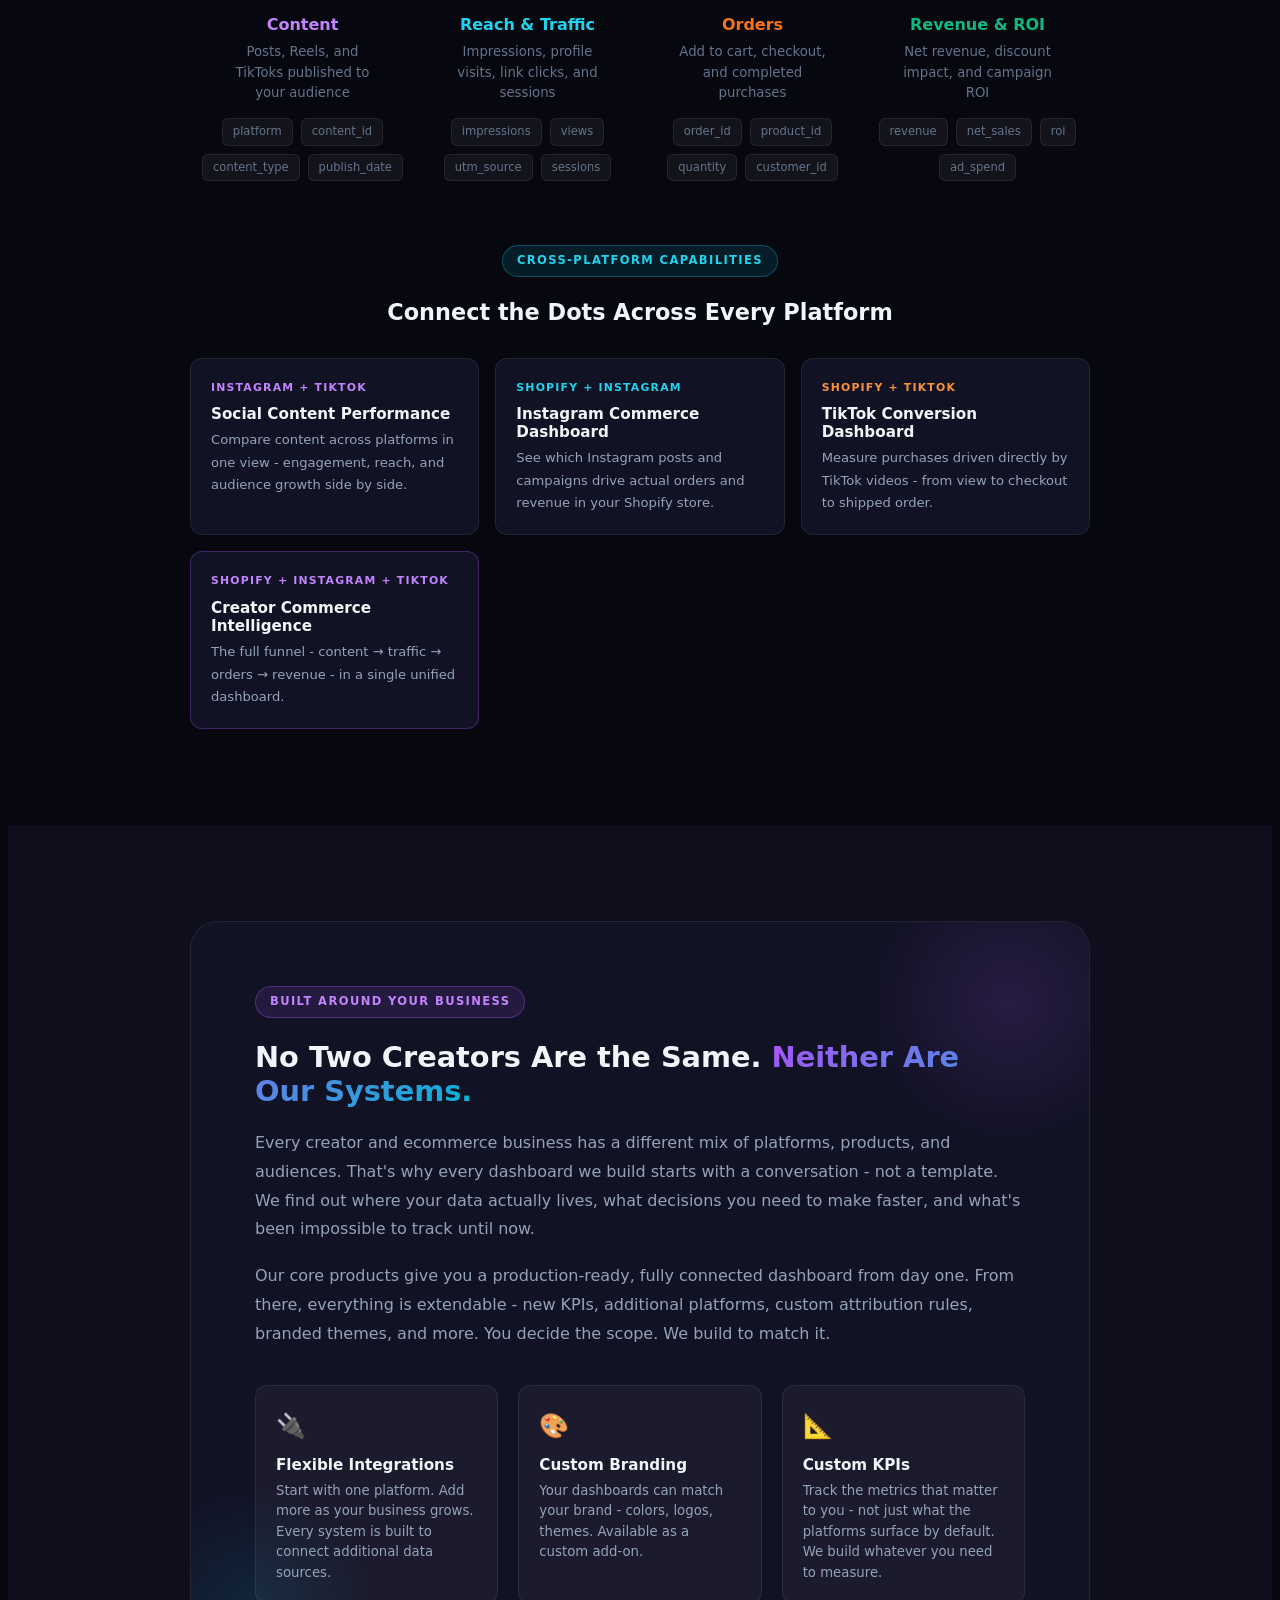
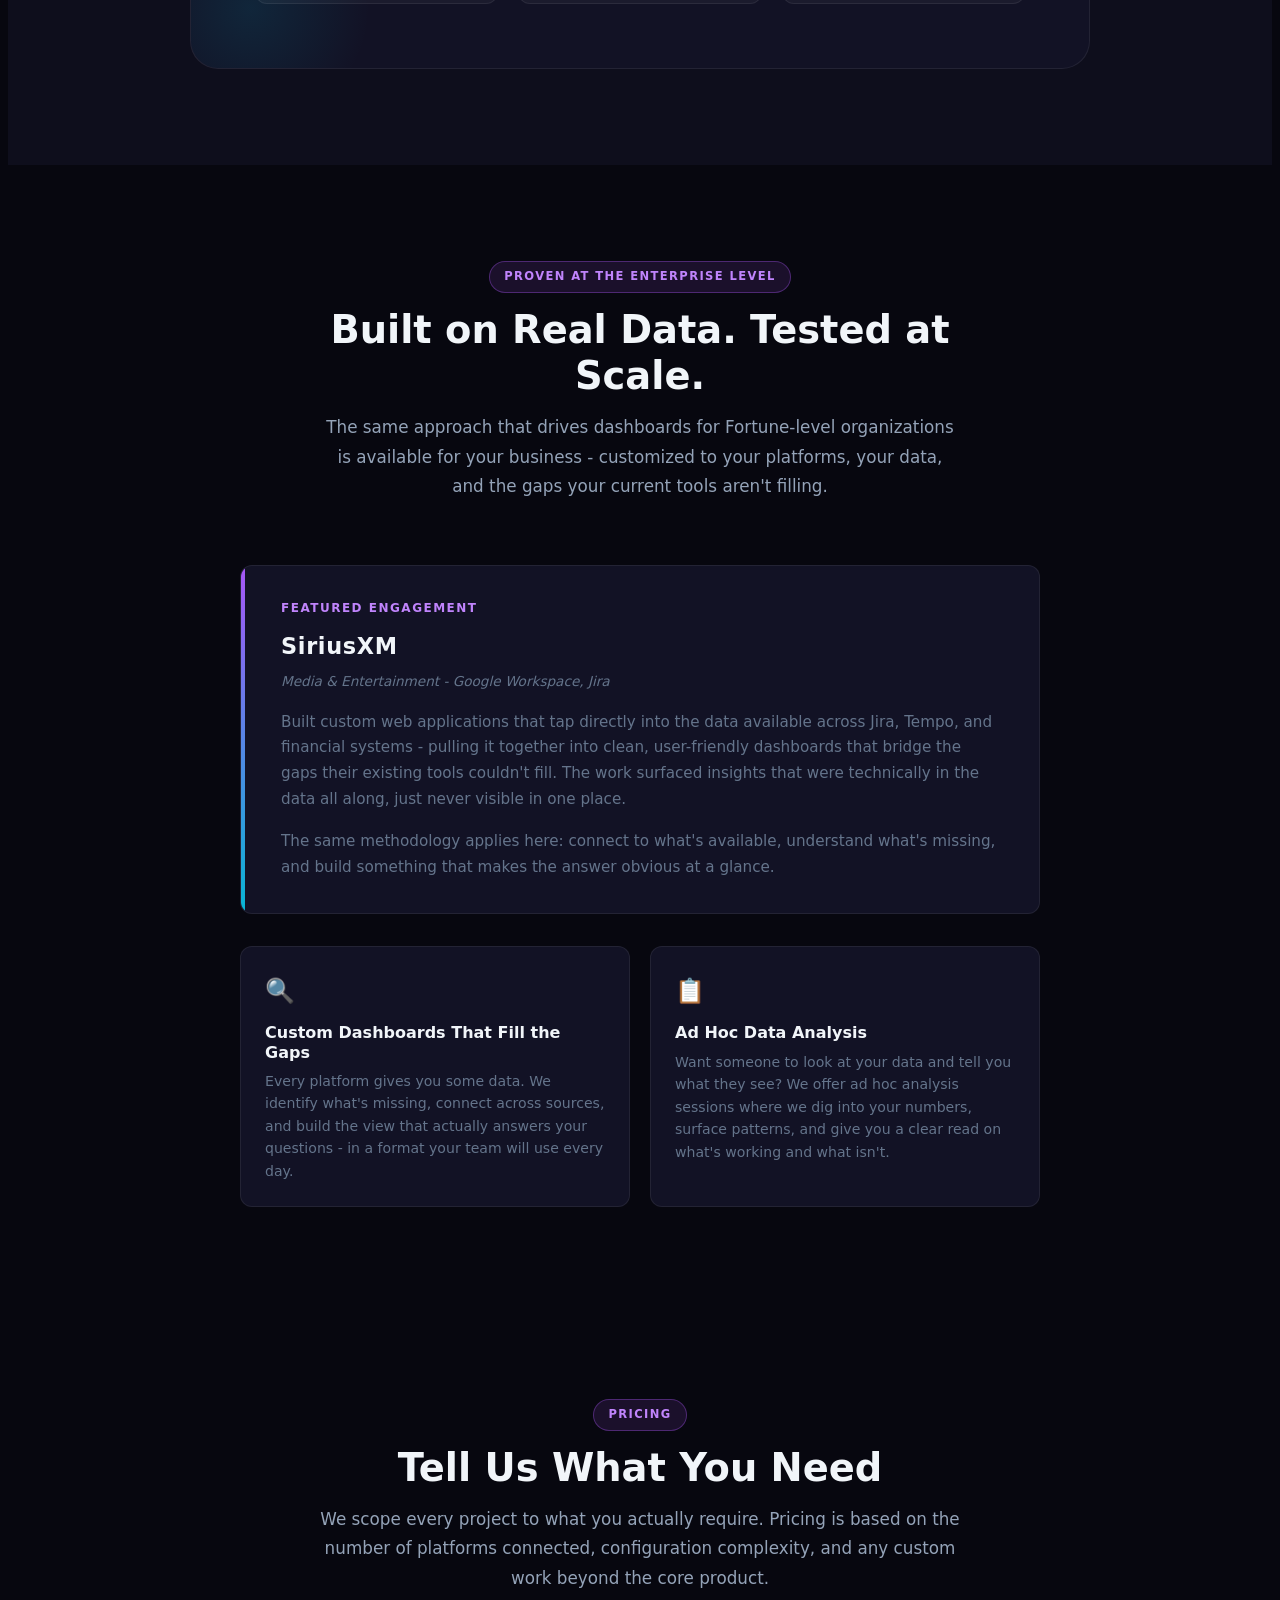
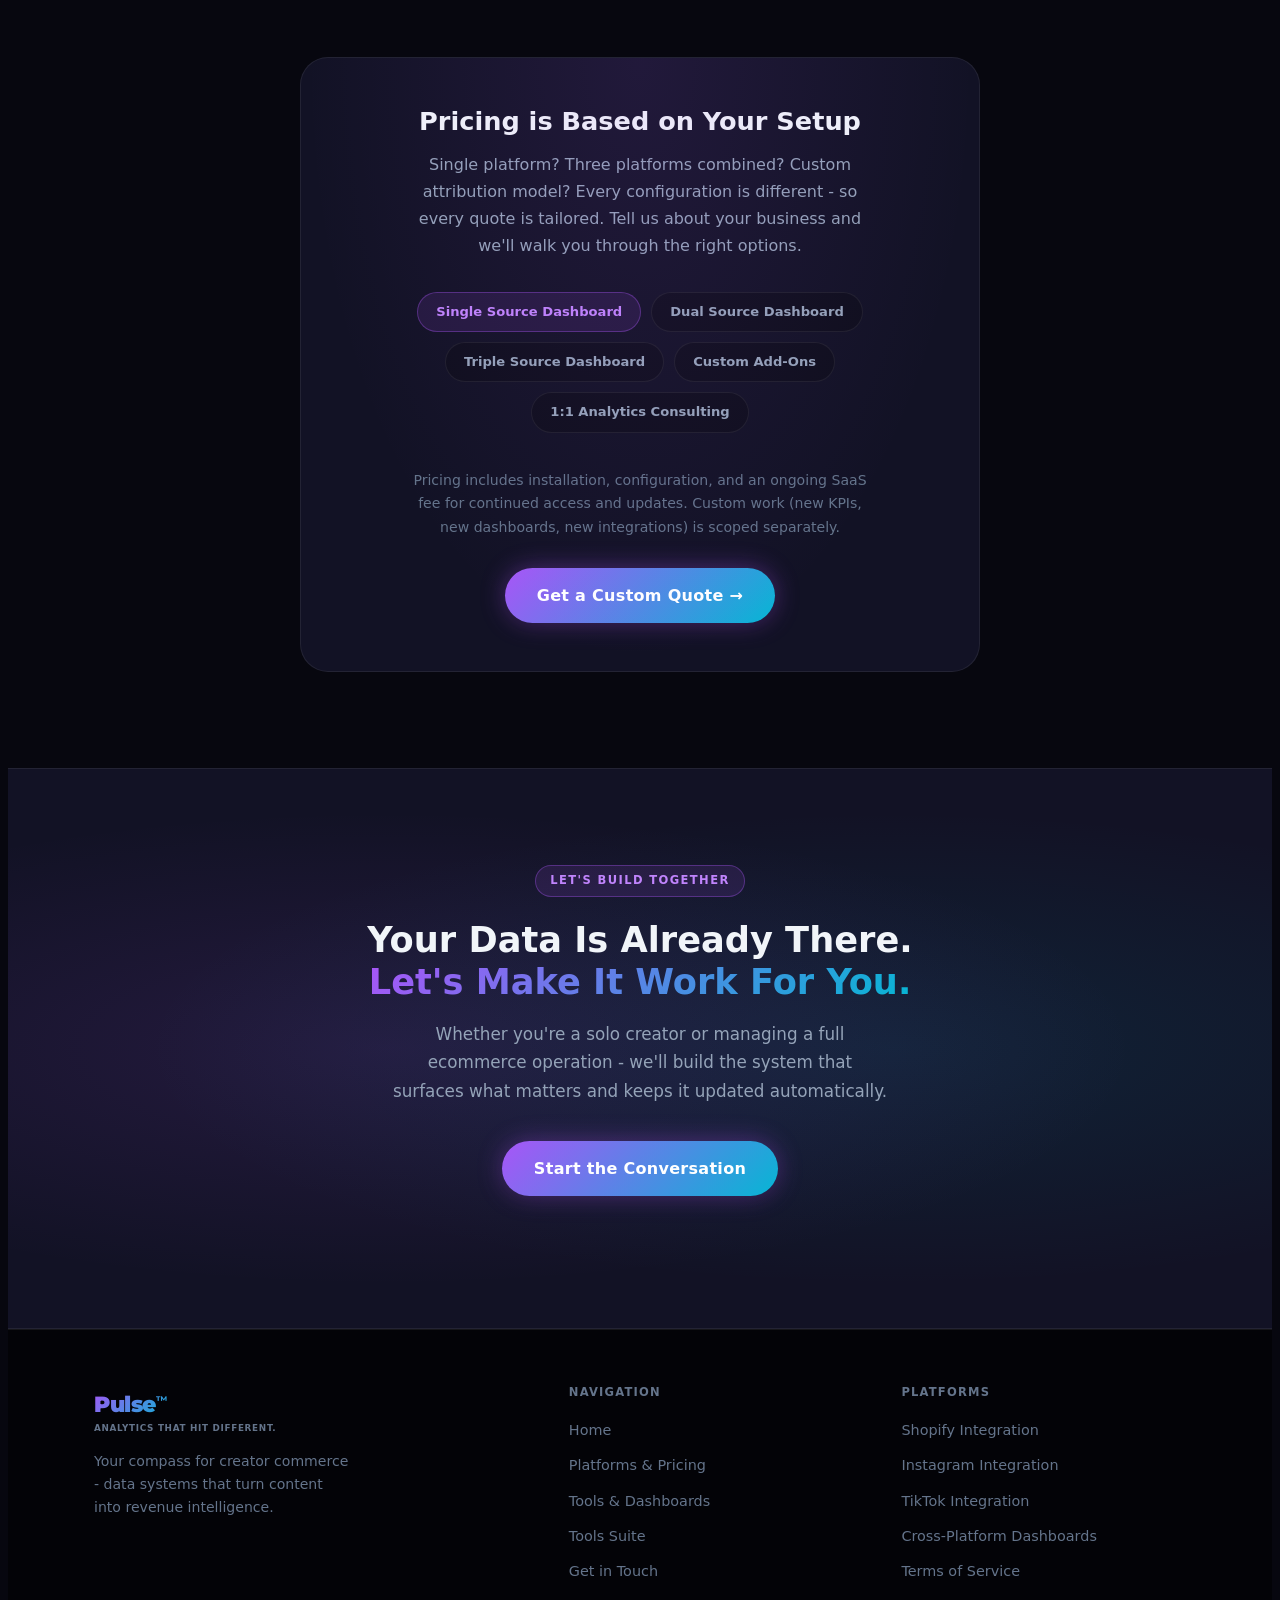
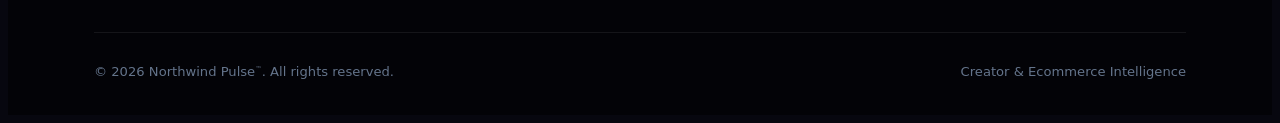
==== commit 946d4596: "Replace all em dashes with hyphens sitewide Co-Authored-By: Claude Sonnet 4.6 <noreply@anthropic.com" ====
--- a/index.html
+++ b/index.html
@@ -9,7 +9,7 @@
 <head>
   <meta charset="UTF-8" />
   <meta name="viewport" content="width=device-width, initial-scale=1.0" />
-  <title>Creator &amp; Ecommerce Intelligence — Northwind Pulse™</title>
+  <title>Creator &amp; Ecommerce Intelligence - Northwind Pulse™</title>
   <meta name="description" content="Turn your Shopify, Instagram, and TikTok data into revenue intelligence. Custom dashboards and analytics for creators and ecommerce brands." />
   <link rel="stylesheet" href="styles.css" />
 </head>
@@ -42,7 +42,7 @@
     <div class="cr-container">
       <h1>Turn Your Social &amp; Store Data Into <span class="cr-gradient-text">Revenue Intelligence</span></h1>
       <p class="cr-hero-sub">
-        Stop guessing what performs. Connect Shopify, Instagram, and TikTok into one clear dashboard — and finally know exactly which content drives sales.
+        Stop guessing what performs. Connect Shopify, Instagram, and TikTok into one clear dashboard - and finally know exactly which content drives sales.
       </p>
       <div class="cr-hero-actions">
         <a href="tools.html" class="cr-btn cr-btn-primary">See Our Platform Tools</a>
@@ -57,18 +57,18 @@
       <div class="cr-section-header">
         <span class="cr-tag">What We Do</span>
         <h2>Simple Data. Smarter Decisions.</h2>
-        <p>We build the connective tissue between your platforms — pulling raw data from APIs and transforming it into dashboards your whole team can actually use.</p>
+        <p>We build the connective tissue between your platforms - pulling raw data from APIs and transforming it into dashboards your whole team can actually use.</p>
       </div>
       <div class="cr-props-grid">
         <div class="cr-prop-card">
           <div class="cr-prop-icon" style="background:rgba(168,85,247,.12);">🔗</div>
           <h3>Connect Your Platforms</h3>
-          <p>We plug directly into Shopify, Instagram, and TikTok via API — so your data flows automatically, no manual exports required.</p>
+          <p>We plug directly into Shopify, Instagram, and TikTok via API - so your data flows automatically, no manual exports required.</p>
         </div>
         <div class="cr-prop-card">
           <div class="cr-prop-icon" style="background:rgba(6,182,212,.12);">📊</div>
           <h3>See What's Working</h3>
-          <p>Custom dashboards surface your best-performing content, top products, and highest-value customers — updated in real time.</p>
+          <p>Custom dashboards surface your best-performing content, top products, and highest-value customers - updated in real time.</p>
         </div>
         <div class="cr-prop-card">
           <div class="cr-prop-icon" style="background:rgba(16,185,129,.12);">💰</div>
@@ -84,7 +84,7 @@
     <div class="cr-container">
       <div class="cr-section-header">
         <span class="cr-tag">Sound Familiar?</span>
-        <h2>What Your Analytics Can't Tell You — Yet</h2>
+        <h2>What Your Analytics Can't Tell You - Yet</h2>
         <p>Platform analytics are built to show you what happened inside their walls. Here's what they'll never show you on their own.</p>
       </div>
 
@@ -100,7 +100,7 @@
             <div class="cr-usecase-arrow">▾</div>
           </div>
           <div class="cr-usecase-body">
-            <p>Right now you open Shopify to check sales, switch to Instagram to check content, then open TikTok to check views — and there's no single place where all three talk to each other. You're manually connecting dots that should be automatic. Our dashboards pull all three into one view so you can see the full picture at once, not in three browser tabs.</p>
+            <p>Right now you open Shopify to check sales, switch to Instagram to check content, then open TikTok to check views - and there's no single place where all three talk to each other. You're manually connecting dots that should be automatic. Our dashboards pull all three into one view so you can see the full picture at once, not in three browser tabs.</p>
           </div>
         </div>
 
@@ -114,7 +114,7 @@
             <div class="cr-usecase-arrow">▾</div>
           </div>
           <div class="cr-usecase-body">
-            <p>Native analytics tell you your revenue last month was $18,000. But is that good? Are you ahead of target? Behind? On pace for your quarterly goal? No platform will tell you that — because they don't know your targets. Our dashboards include a Goals &amp; Targets layer where you set the number, and we show you exactly where you stand against it, updated automatically.</p>
+            <p>Native analytics tell you your revenue last month was $18,000. But is that good? Are you ahead of target? Behind? On pace for your quarterly goal? No platform will tell you that - because they don't know your targets. Our dashboards include a Goals &amp; Targets layer where you set the number, and we show you exactly where you stand against it, updated automatically.</p>
           </div>
         </div>
 
@@ -122,13 +122,13 @@
           <div class="cr-usecase-header" onclick="toggleUseCase(this)">
             <div class="cr-usecase-icon">📈</div>
             <div class="cr-usecase-title">
-              <h4>You can't see where you're headed — only where you've been</h4>
+              <h4>You can't see where you're headed - only where you've been</h4>
               <p class="cr-usecase-teaser">No platform shows you a forecast. They only report history.</p>
             </div>
             <div class="cr-usecase-arrow">▾</div>
           </div>
           <div class="cr-usecase-body">
-            <p>Every platform analytics tool is a rearview mirror. They show you what already happened. None of them tell you: "at your current pace, you'll hit $X by end of month" or "your follower growth is trending toward Y by Q3." We build trend-based forecasting directly into your dashboards so you can see what's coming — not just what already passed.</p>
+            <p>Every platform analytics tool is a rearview mirror. They show you what already happened. None of them tell you: "at your current pace, you'll hit $X by end of month" or "your follower growth is trending toward Y by Q3." We build trend-based forecasting directly into your dashboards so you can see what's coming - not just what already passed.</p>
           </div>
         </div>
 
@@ -142,7 +142,7 @@
             <div class="cr-usecase-arrow">▾</div>
           </div>
           <div class="cr-usecase-body">
-            <p>Instagram will tell you a Reel got 40,000 views. Shopify will tell you you had a great sales day. But neither platform will tell you those two things are related — or by how much. We build the attribution layer that maps social content to downstream purchases, so you know exactly which posts are driving revenue and which ones are just getting views.</p>
+            <p>Instagram will tell you a Reel got 40,000 views. Shopify will tell you you had a great sales day. But neither platform will tell you those two things are related - or by how much. We build the attribution layer that maps social content to downstream purchases, so you know exactly which posts are driving revenue and which ones are just getting views.</p>
           </div>
         </div>
 
@@ -156,7 +156,7 @@
             <div class="cr-usecase-arrow">▾</div>
           </div>
           <div class="cr-usecase-body">
-            <p>You ran a 20% off sale. You posted a collab with a big creator. You changed your pricing. Platforms have no idea any of that happened — so when you look at a spike in your data three months later, you have no context for why it happened. Our annotation layer lets you mark events directly on your charts so your data always tells the full story, not just the numbers.</p>
+            <p>You ran a 20% off sale. You posted a collab with a big creator. You changed your pricing. Platforms have no idea any of that happened - so when you look at a spike in your data three months later, you have no context for why it happened. Our annotation layer lets you mark events directly on your charts so your data always tells the full story, not just the numbers.</p>
           </div>
         </div>
 
@@ -164,13 +164,13 @@
           <div class="cr-usecase-header" onclick="toggleUseCase(this)">
             <div class="cr-usecase-icon">💸</div>
             <div class="cr-usecase-title">
-              <h4>Revenue looks great — but you don't know your actual profit</h4>
+              <h4>Revenue looks great - but you don't know your actual profit</h4>
               <p class="cr-usecase-teaser">Shopify knows your sales. It doesn't know your costs.</p>
             </div>
             <div class="cr-usecase-arrow">▾</div>
           </div>
           <div class="cr-usecase-body">
-            <p>Shopify reports revenue and orders — but it doesn't know your cost of goods, your ad spend, your shipping overhead, or your software subscriptions. We can connect your business expense data alongside your Shopify revenue to give you a true net margin view. Because a $30,000 revenue month with $28,000 in costs is a very different story than the analytics dashboard suggests.</p>
+            <p>Shopify reports revenue and orders - but it doesn't know your cost of goods, your ad spend, your shipping overhead, or your software subscriptions. We can connect your business expense data alongside your Shopify revenue to give you a true net margin view. Because a $30,000 revenue month with $28,000 in costs is a very different story than the analytics dashboard suggests.</p>
           </div>
         </div>
 
@@ -243,7 +243,7 @@
         <span class="cr-tag cr-tag-cyan">Platform Integrations</span>
         <p class="cr-section-catchphrase">Always On. <span class="cr-gradient-text">Always Pulse.</span></p>
         <h2>Your Platforms. Your Data. One System.</h2>
-        <p>Every dashboard is built from real API data. Here's exactly what we connect, what data we pull, and what you get out of the box — versus what's customizable.</p>
+        <p>Every dashboard is built from real API data. Here's exactly what we connect, what data we pull, and what you get out of the box - versus what's customizable.</p>
       </div>
 
       <div class="cr-platforms-grid">
@@ -430,7 +430,7 @@
       <div class="cr-section-header">
         <span class="cr-tag">Analytics Architecture</span>
         <h2>The Creator Commerce Intelligence Flow</h2>
-        <p>Every dashboard we build is structured around this core analytics model — tracking your audience from first impression all the way through to revenue.</p>
+        <p>Every dashboard we build is structured around this core analytics model - tracking your audience from first impression all the way through to revenue.</p>
       </div>
 
       <div class="cr-flow-wrap">
@@ -490,7 +490,7 @@
             <div style="background:var(--cr-card);border:1px solid var(--cr-border);border-radius:var(--cr-radius);padding:20px;">
               <div style="font-size:.68rem;letter-spacing:1.2px;text-transform:uppercase;color:var(--cr-purple-light);font-weight:700;margin-bottom:8px;">Instagram + TikTok</div>
               <h4 style="font-size:.95rem;margin-bottom:6px;">Social Content Performance</h4>
-              <p style="font-size:.82rem;">Compare content across platforms in one view — engagement, reach, and audience growth side by side.</p>
+              <p style="font-size:.82rem;">Compare content across platforms in one view - engagement, reach, and audience growth side by side.</p>
             </div>
             <div style="background:var(--cr-card);border:1px solid var(--cr-border);border-radius:var(--cr-radius);padding:20px;">
               <div style="font-size:.68rem;letter-spacing:1.2px;text-transform:uppercase;color:var(--cr-cyan-light);font-weight:700;margin-bottom:8px;">Shopify + Instagram</div>
@@ -500,12 +500,12 @@
             <div style="background:var(--cr-card);border:1px solid var(--cr-border);border-radius:var(--cr-radius);padding:20px;">
               <div style="font-size:.68rem;letter-spacing:1.2px;text-transform:uppercase;color:#fb923c;font-weight:700;margin-bottom:8px;">Shopify + TikTok</div>
               <h4 style="font-size:.95rem;margin-bottom:6px;">TikTok Conversion Dashboard</h4>
-              <p style="font-size:.82rem;">Measure purchases driven directly by TikTok videos — from view to checkout to shipped order.</p>
+              <p style="font-size:.82rem;">Measure purchases driven directly by TikTok videos - from view to checkout to shipped order.</p>
             </div>
             <div style="background:var(--cr-card);border:1px solid var(--cr-border);border-radius:var(--cr-radius);padding:20px;border-color:rgba(168,85,247,.3);">
               <div style="font-size:.68rem;letter-spacing:1.2px;text-transform:uppercase;color:var(--cr-purple-light);font-weight:700;margin-bottom:8px;">Shopify + Instagram + TikTok</div>
               <h4 style="font-size:.95rem;margin-bottom:6px;">Creator Commerce Intelligence</h4>
-              <p style="font-size:.82rem;">The full funnel — content → traffic → orders → revenue — in a single unified dashboard.</p>
+              <p style="font-size:.82rem;">The full funnel - content → traffic → orders → revenue - in a single unified dashboard.</p>
             </div>
           </div>
         </div>
@@ -519,8 +519,8 @@
       <div class="cr-narrative">
         <span class="cr-tag" style="position:relative;z-index:1;">Built Around Your Business</span>
         <h2 style="position:relative;z-index:1;margin-top:8px;">No Two Creators Are the Same. <span class="cr-gradient-text">Neither Are Our Systems.</span></h2>
-        <p style="position:relative;z-index:1;">Every creator and ecommerce business has a different mix of platforms, products, and audiences. That's why every dashboard we build starts with a conversation — not a template. We find out where your data actually lives, what decisions you need to make faster, and what's been impossible to track until now.</p>
-        <p style="position:relative;z-index:1;">Our core products give you a production-ready, fully connected dashboard from day one. From there, everything is extendable — new KPIs, additional platforms, custom attribution rules, branded themes, and more. You decide the scope. We build to match it.</p>
+        <p style="position:relative;z-index:1;">Every creator and ecommerce business has a different mix of platforms, products, and audiences. That's why every dashboard we build starts with a conversation - not a template. We find out where your data actually lives, what decisions you need to make faster, and what's been impossible to track until now.</p>
+        <p style="position:relative;z-index:1;">Our core products give you a production-ready, fully connected dashboard from day one. From there, everything is extendable - new KPIs, additional platforms, custom attribution rules, branded themes, and more. You decide the scope. We build to match it.</p>
         <div class="cr-narrative-pillars" style="position:relative;z-index:1;">
           <div class="cr-narrative-pillar">
             <div class="n-icon">🔌</div>
@@ -530,12 +530,12 @@
           <div class="cr-narrative-pillar">
             <div class="n-icon">🎨</div>
             <h4>Custom Branding</h4>
-            <p>Your dashboards can match your brand — colors, logos, themes. Available as a custom add-on.</p>
+            <p>Your dashboards can match your brand - colors, logos, themes. Available as a custom add-on.</p>
           </div>
           <div class="cr-narrative-pillar">
             <div class="n-icon">📐</div>
             <h4>Custom KPIs</h4>
-            <p>Track the metrics that matter to you — not just what the platforms surface by default. We build whatever you need to measure.</p>
+            <p>Track the metrics that matter to you - not just what the platforms surface by default. We build whatever you need to measure.</p>
           </div>
         </div>
       </div>
@@ -548,15 +548,15 @@
       <div class="cr-section-header">
         <span class="cr-tag">Proven at the Enterprise Level</span>
         <h2>Built on Real Data. Tested at Scale.</h2>
-        <p>The same approach that drives dashboards for Fortune-level organizations is available for your business — customized to your platforms, your data, and the gaps your current tools aren't filling.</p>
+        <p>The same approach that drives dashboards for Fortune-level organizations is available for your business - customized to your platforms, your data, and the gaps your current tools aren't filling.</p>
       </div>
 
       <div style="background:var(--cr-card);border:1px solid var(--cr-border);border-radius:var(--cr-radius);padding:2rem 2.5rem;max-width:800px;margin:0 auto 2rem;position:relative;overflow:hidden;">
         <div style="position:absolute;top:0;left:0;width:4px;height:100%;background:var(--cr-gradient);border-radius:4px 0 0 4px;"></div>
         <div style="font-size:0.75rem;letter-spacing:1.5px;text-transform:uppercase;color:var(--cr-purple-light);font-weight:700;margin-bottom:0.5rem;">Featured Engagement</div>
         <div style="font-size:1.4rem;font-weight:800;letter-spacing:0.03em;margin-bottom:0.35rem;">SiriusXM</div>
-        <div style="font-size:0.85rem;color:var(--cr-text-dim);font-style:italic;margin-bottom:1rem;">Media &amp; Entertainment — Google Workspace, Jira</div>
-        <p style="font-size:0.95rem;line-height:1.7;color:var(--cr-text-dim);margin-bottom:1rem;">Built custom web applications that tap directly into the data available across Jira, Tempo, and financial systems — pulling it together into clean, user-friendly dashboards that bridge the gaps their existing tools couldn't fill. The work surfaced insights that were technically in the data all along, just never visible in one place.</p>
+        <div style="font-size:0.85rem;color:var(--cr-text-dim);font-style:italic;margin-bottom:1rem;">Media &amp; Entertainment - Google Workspace, Jira</div>
+        <p style="font-size:0.95rem;line-height:1.7;color:var(--cr-text-dim);margin-bottom:1rem;">Built custom web applications that tap directly into the data available across Jira, Tempo, and financial systems - pulling it together into clean, user-friendly dashboards that bridge the gaps their existing tools couldn't fill. The work surfaced insights that were technically in the data all along, just never visible in one place.</p>
         <p style="font-size:0.95rem;line-height:1.7;color:var(--cr-text-dim);">The same methodology applies here: connect to what's available, understand what's missing, and build something that makes the answer obvious at a glance.</p>
       </div>
 
@@ -564,7 +564,7 @@
         <div style="background:var(--cr-card);border:1px solid var(--cr-border);border-radius:var(--cr-radius);padding:1.5rem;">
           <div style="font-size:1.5rem;margin-bottom:0.75rem;">🔍</div>
           <h4 style="margin-bottom:0.5rem;font-size:1rem;">Custom Dashboards That Fill the Gaps</h4>
-          <p style="font-size:0.88rem;line-height:1.6;color:var(--cr-text-dim);">Every platform gives you some data. We identify what's missing, connect across sources, and build the view that actually answers your questions — in a format your team will use every day.</p>
+          <p style="font-size:0.88rem;line-height:1.6;color:var(--cr-text-dim);">Every platform gives you some data. We identify what's missing, connect across sources, and build the view that actually answers your questions - in a format your team will use every day.</p>
         </div>
         <div style="background:var(--cr-card);border:1px solid var(--cr-border);border-radius:var(--cr-radius);padding:1.5rem;">
           <div style="font-size:1.5rem;margin-bottom:0.75rem;">📋</div>
@@ -585,7 +585,7 @@
       </div>
       <div class="cr-pricing-block">
         <h3>Pricing is Based on Your Setup</h3>
-        <p>Single platform? Three platforms combined? Custom attribution model? Every configuration is different — so every quote is tailored. Tell us about your business and we'll walk you through the right options.</p>
+        <p>Single platform? Three platforms combined? Custom attribution model? Every configuration is different - so every quote is tailored. Tell us about your business and we'll walk you through the right options.</p>
         <div class="cr-tier-pills">
           <div class="cr-tier-pill active">Single Source Dashboard</div>
           <div class="cr-tier-pill">Dual Source Dashboard</div>
@@ -604,7 +604,7 @@
     <div class="cr-container" style="position:relative;z-index:1;">
       <span class="cr-tag">Let's Build Together</span>
       <h2 style="margin-top:8px;">Your Data Is Already There.<br><span class="cr-gradient-text">Let's Make It Work For You.</span></h2>
-      <p>Whether you're a solo creator or managing a full ecommerce operation — we'll build the system that surfaces what matters and keeps it updated automatically.</p>
+      <p>Whether you're a solo creator or managing a full ecommerce operation - we'll build the system that surfaces what matters and keeps it updated automatically.</p>
       <a href="contact.html" class="cr-btn cr-btn-primary">Start the Conversation</a>
     </div>
   </section>
@@ -618,7 +618,7 @@
             
             <span class="cr-nav-logo-text">Pulse<sup style="font-size:0.5em;vertical-align:super;">™</sup></span><span class="cr-nav-logo-sub">Analytics that hit different.</span>
           </a>
-          <p>Your compass for creator commerce — data systems that turn content into revenue intelligence.</p>
+          <p>Your compass for creator commerce - data systems that turn content into revenue intelligence.</p>
         </div>
         <div class="cr-footer-col">
           <h4>Navigation</h4>
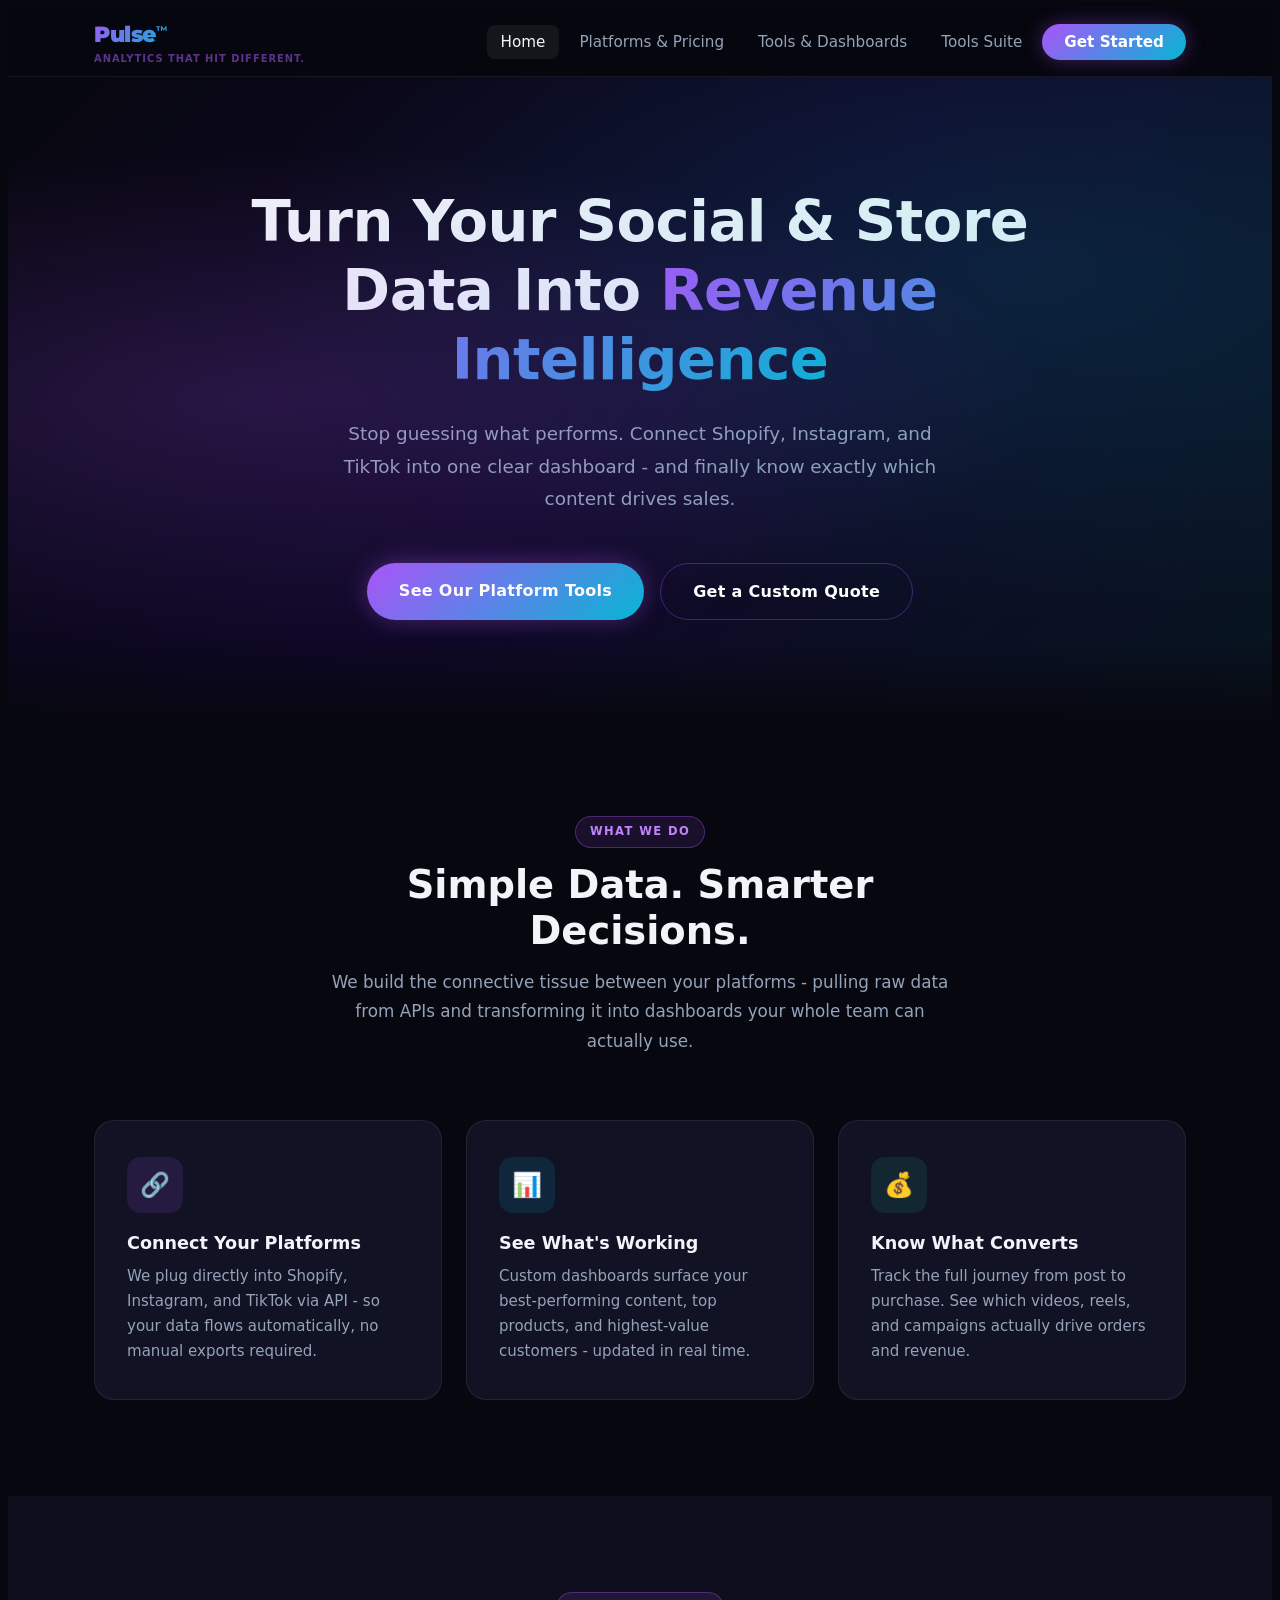
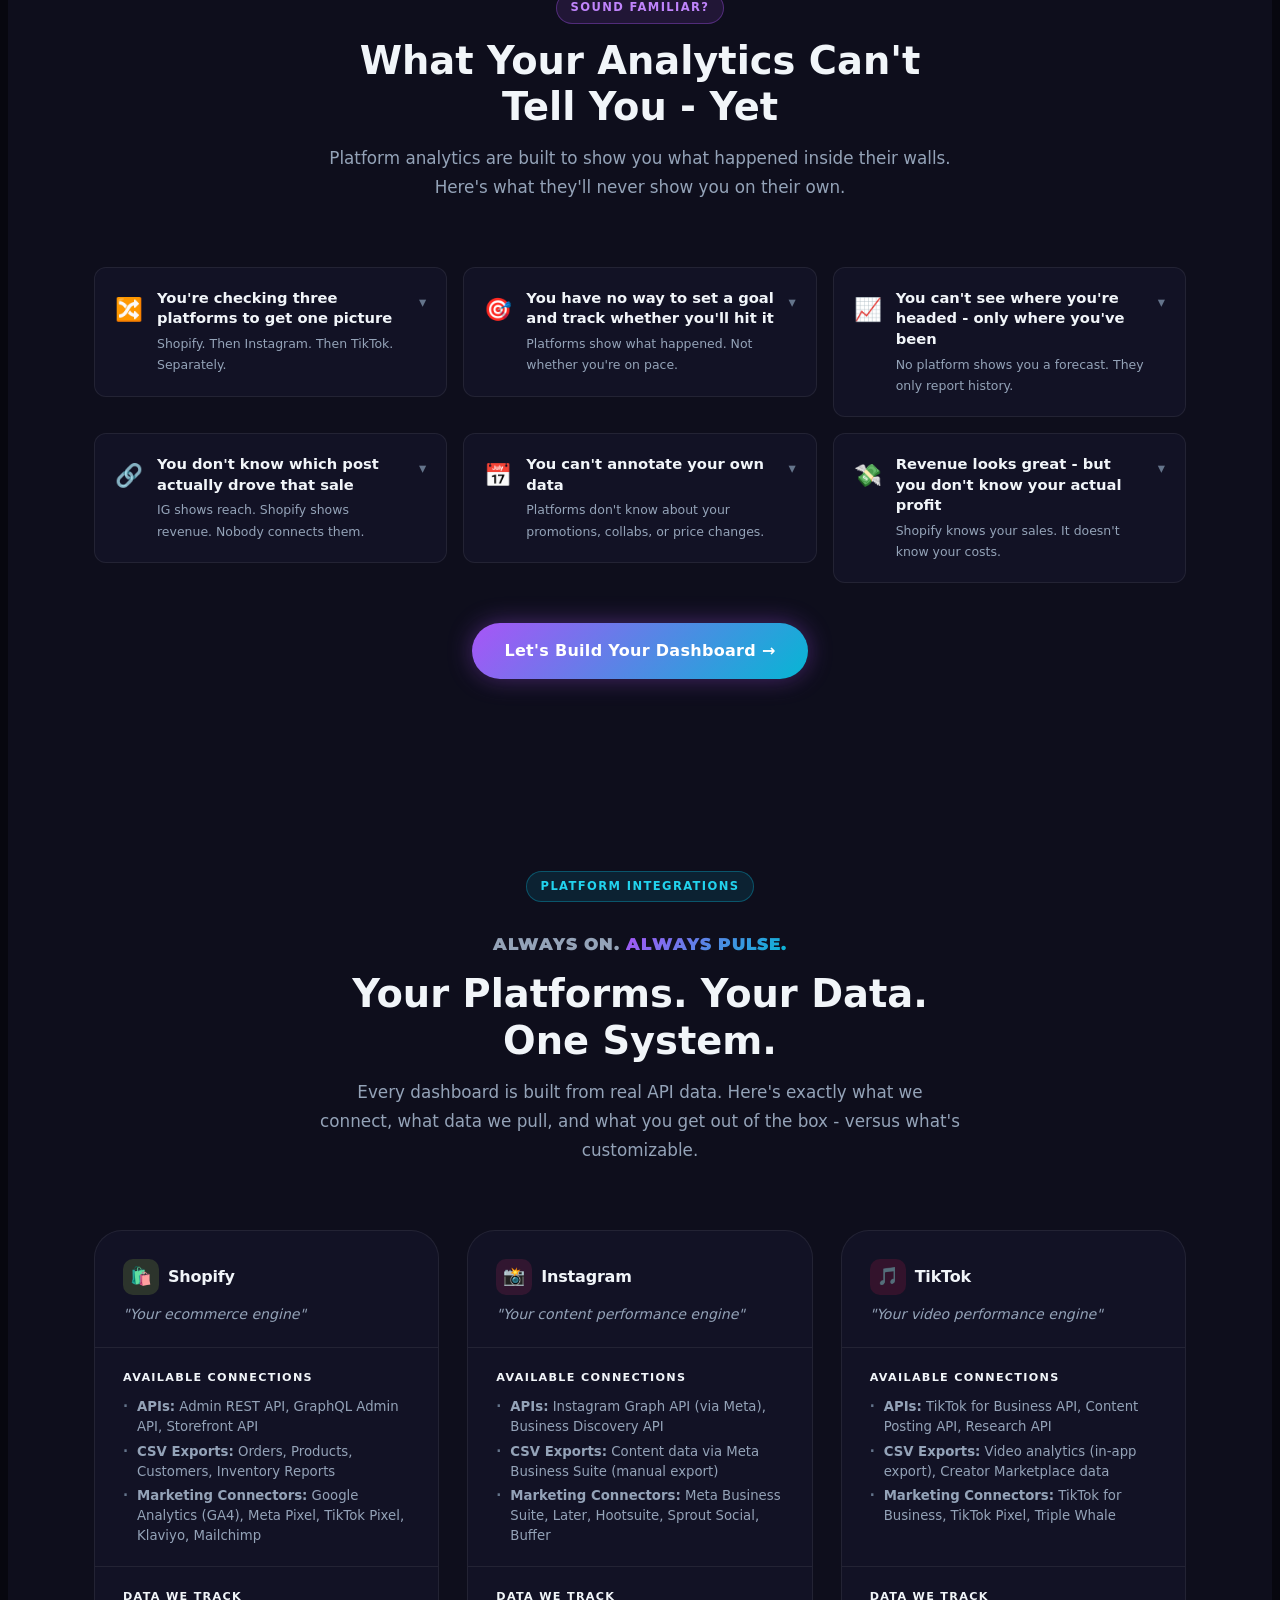
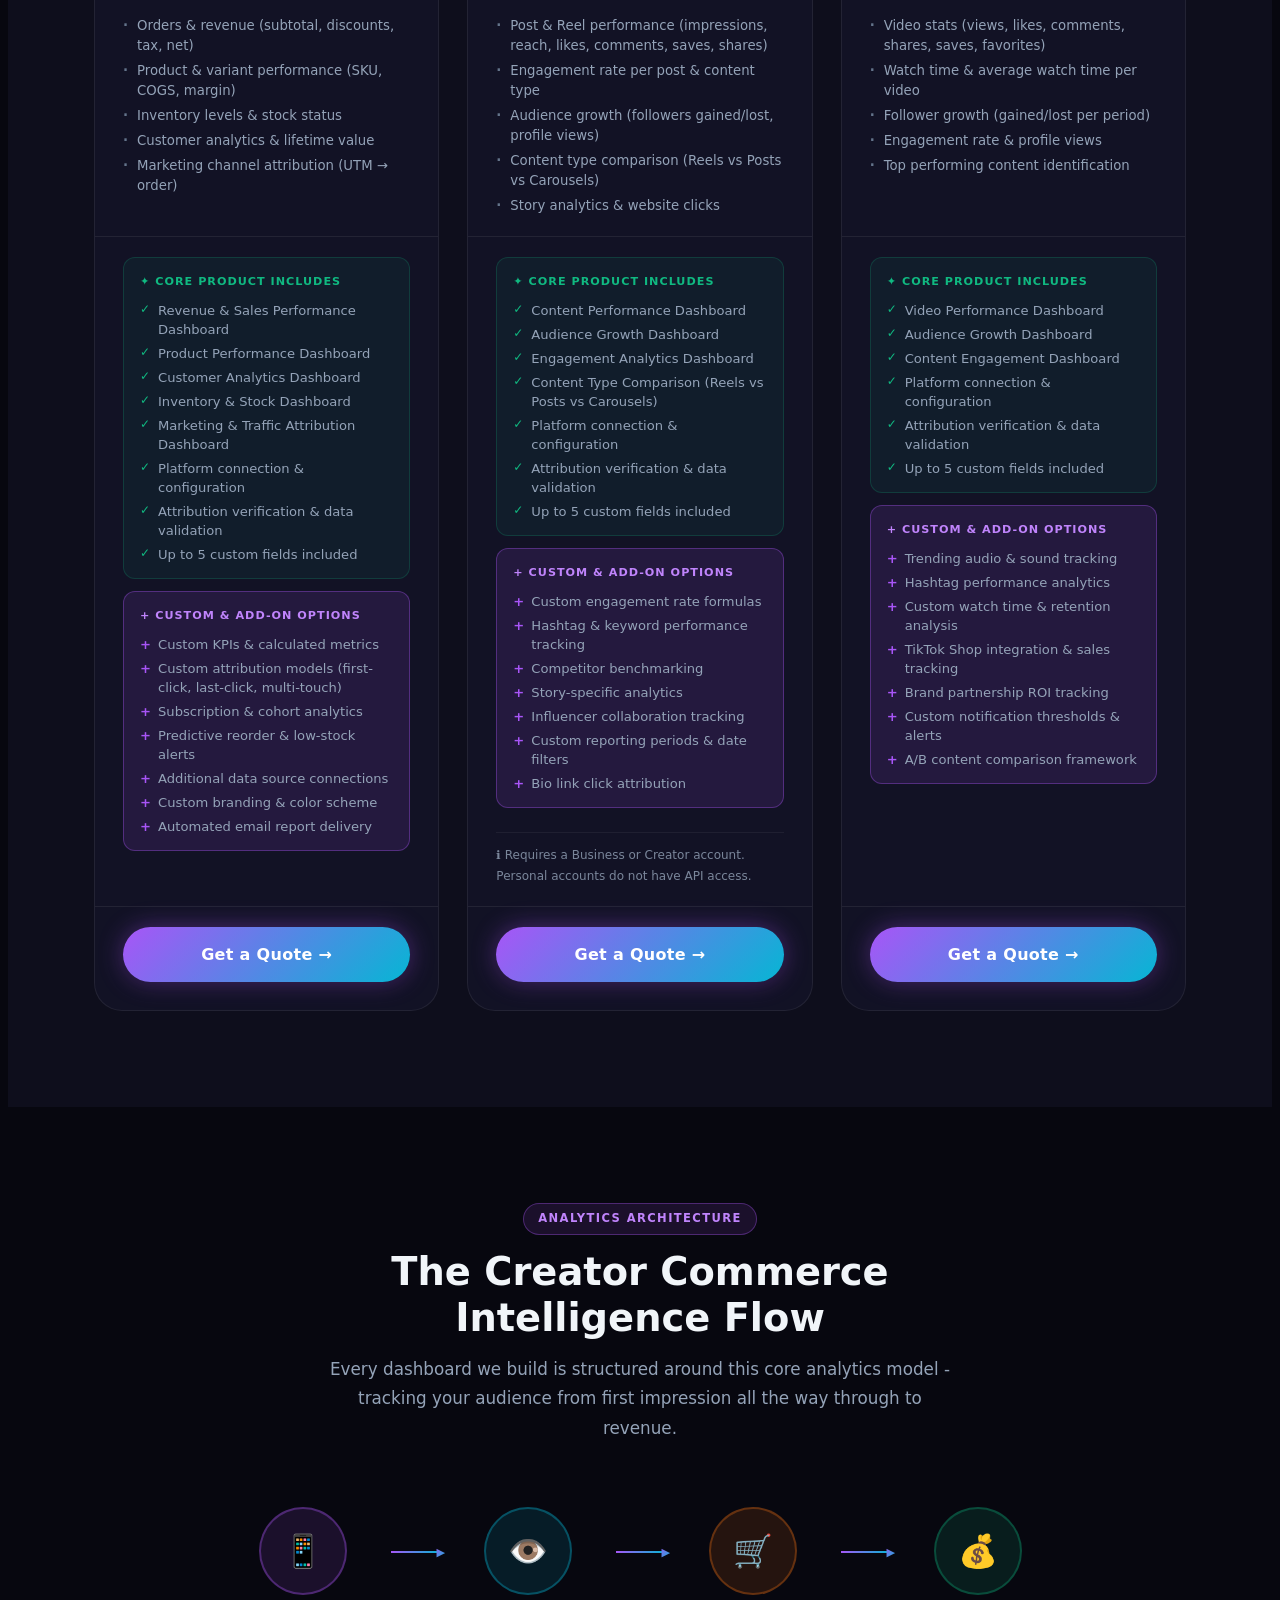
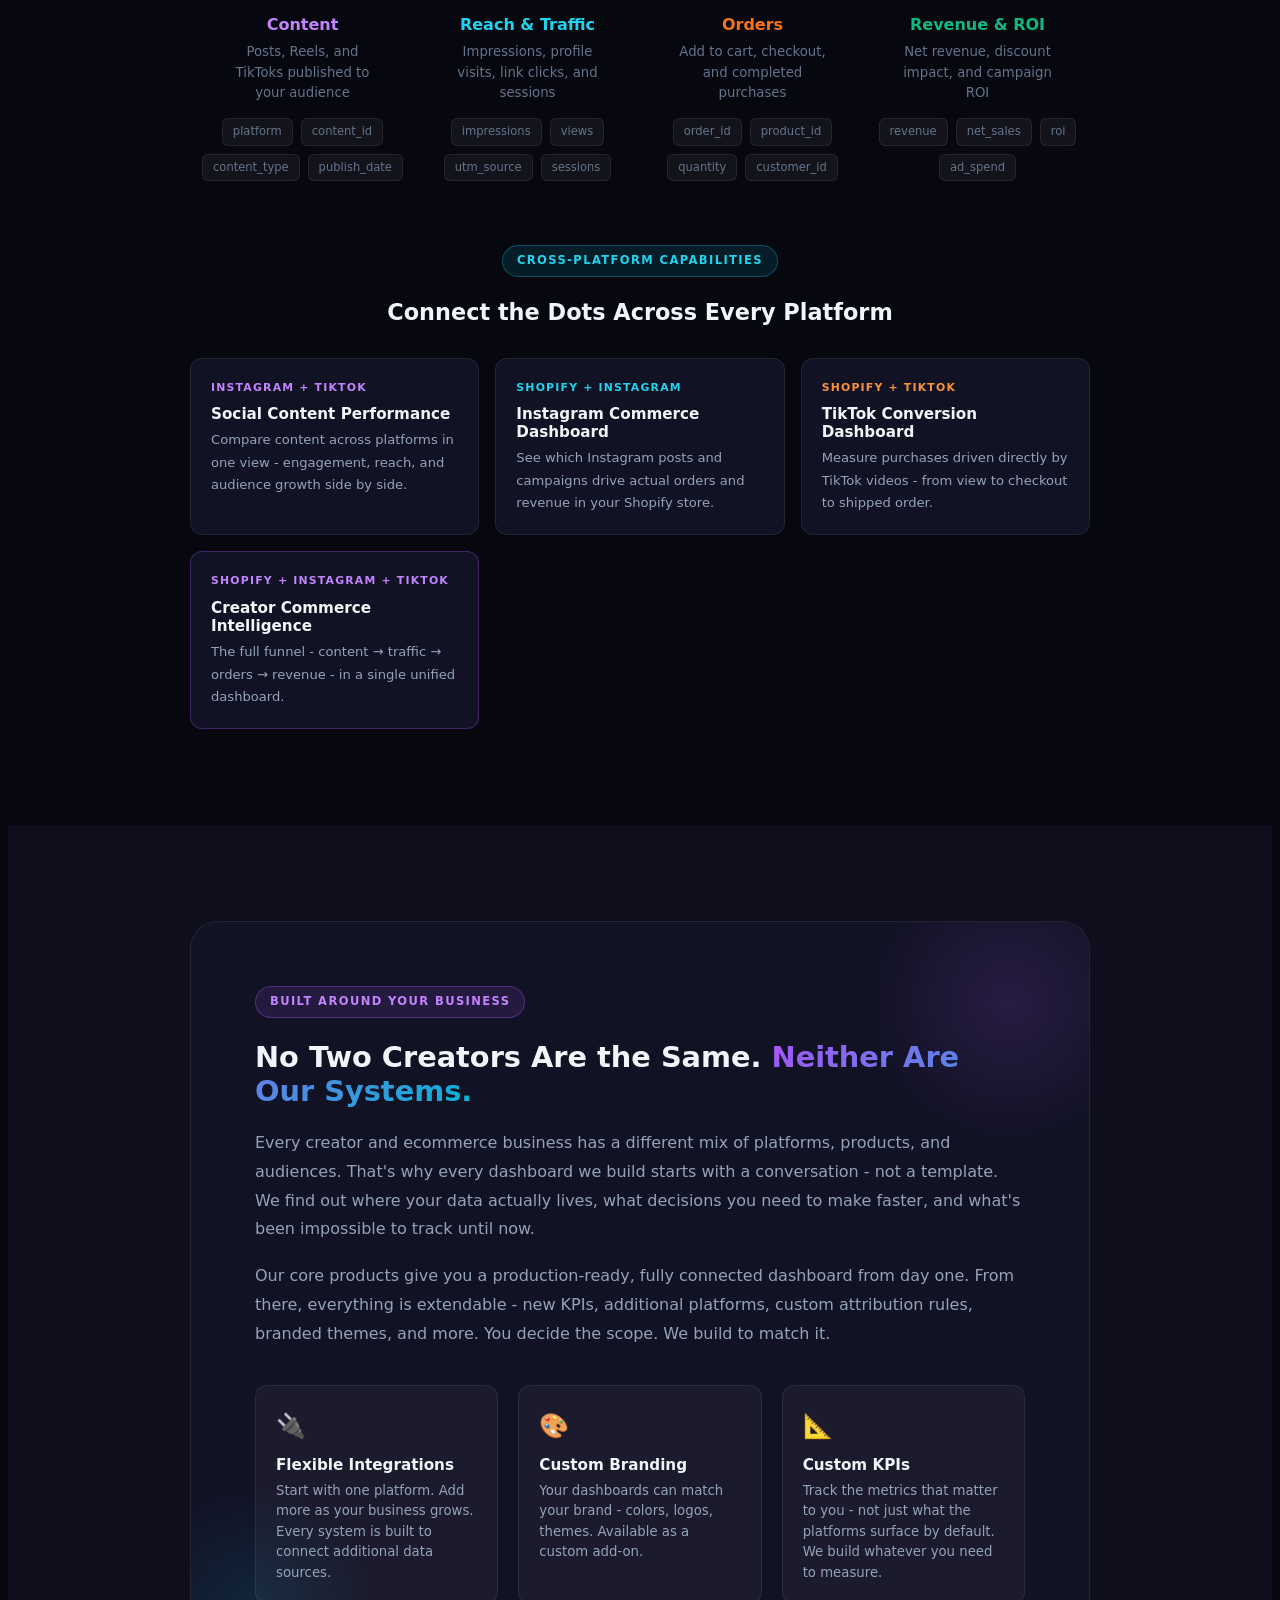
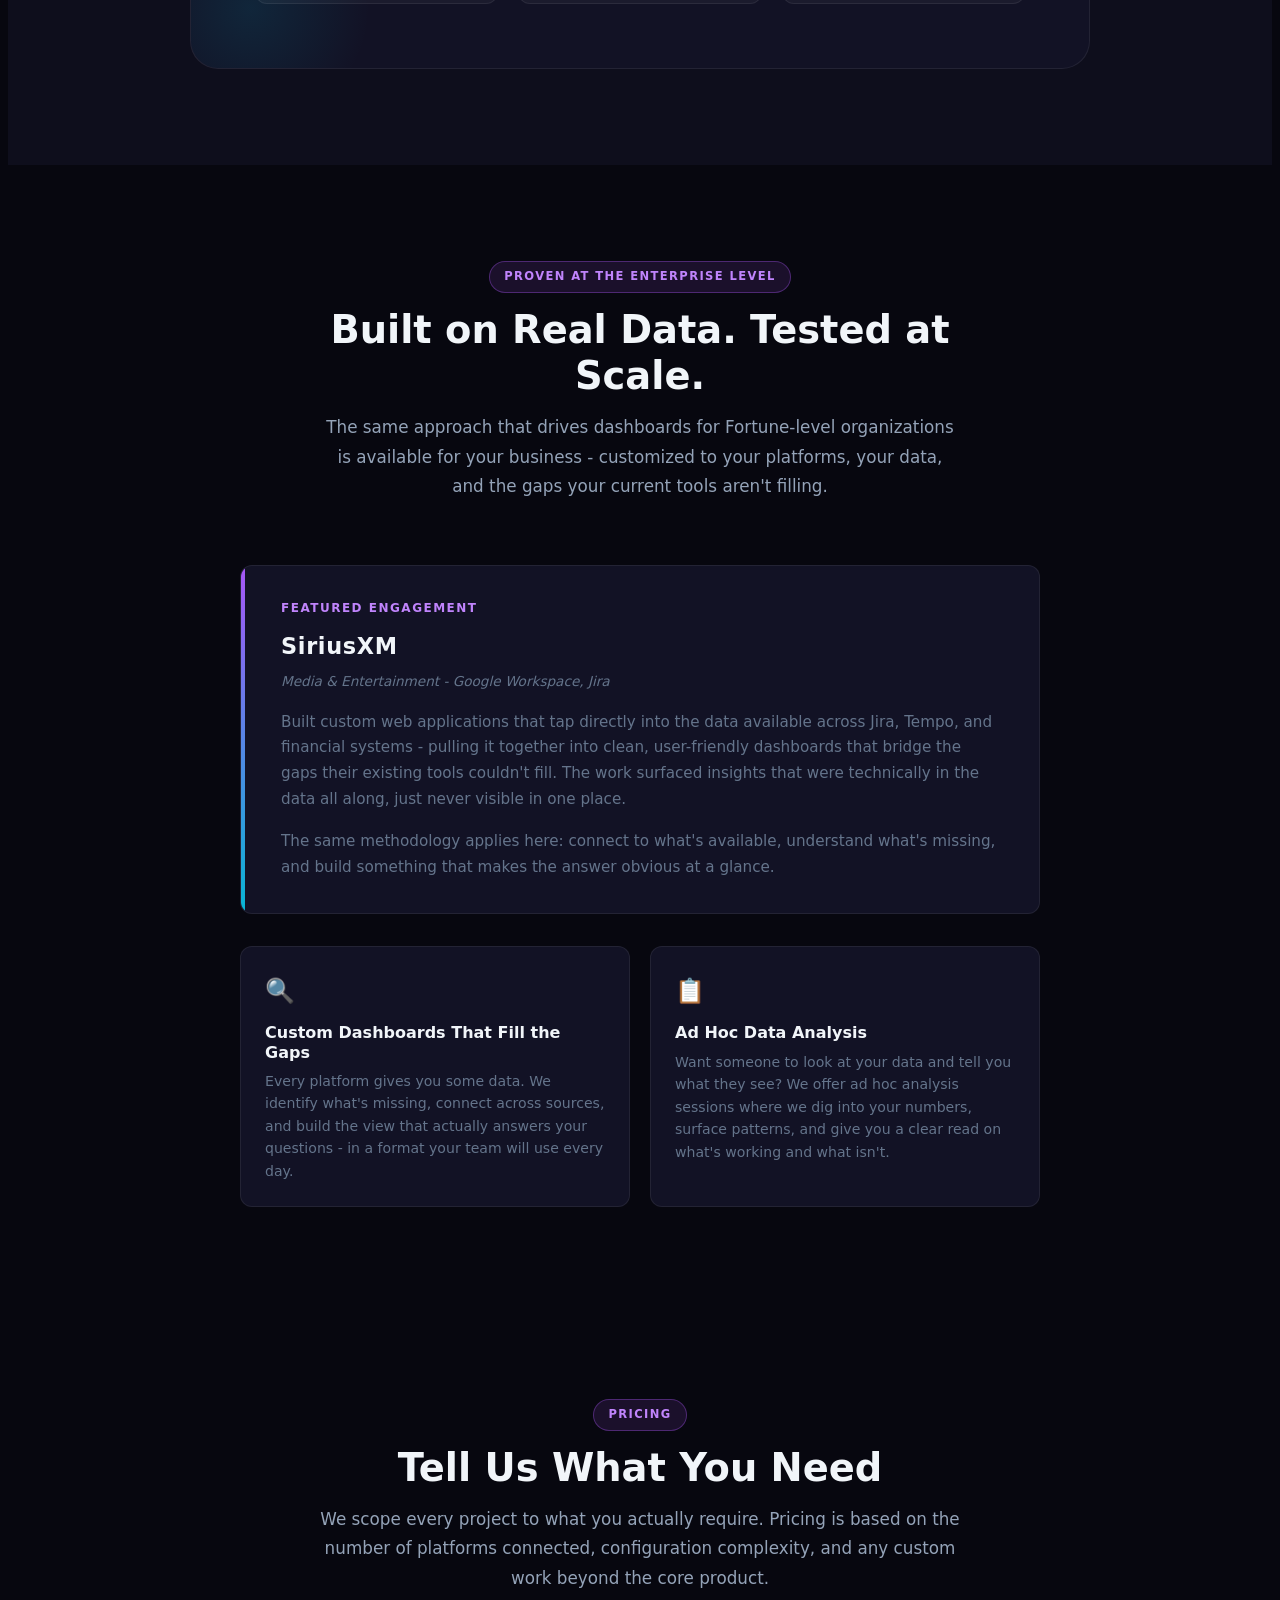
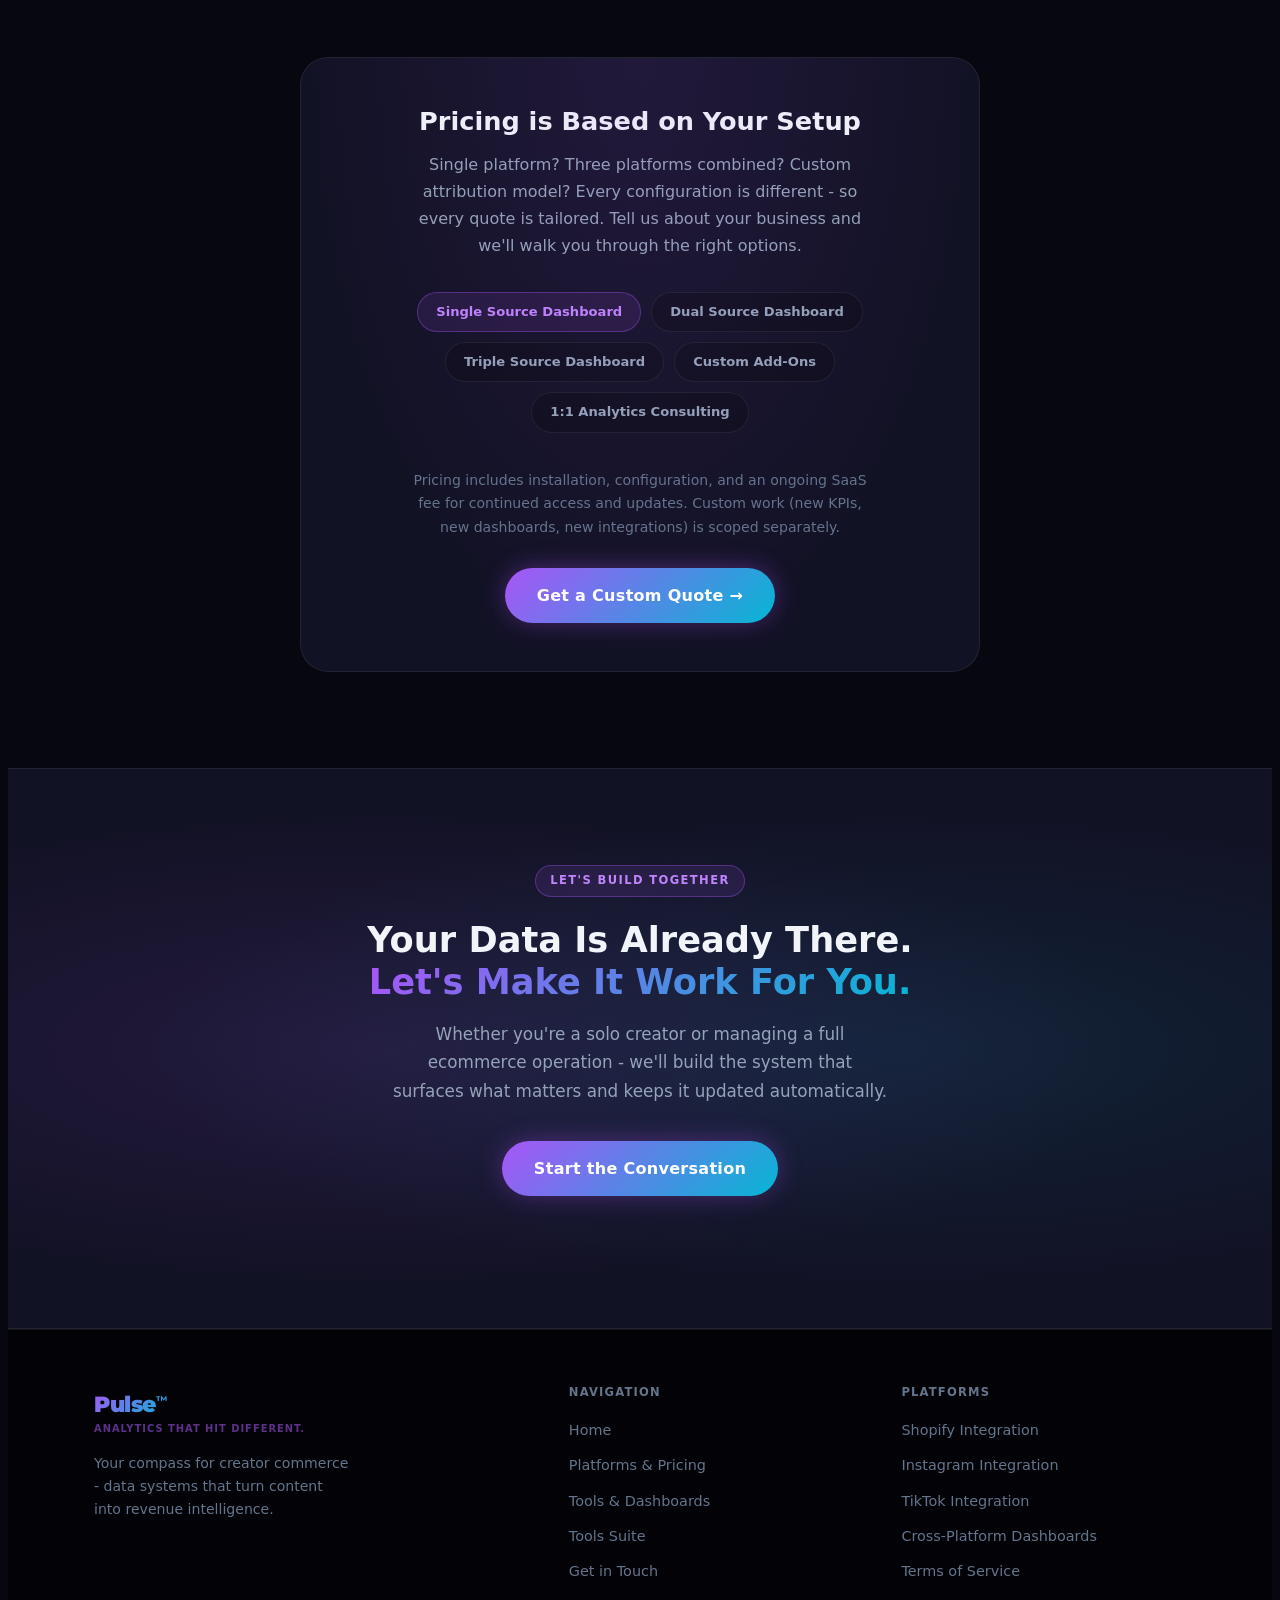
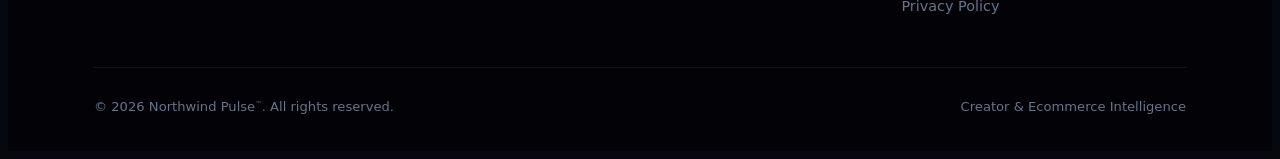
==== commit 092e3a9c: "Add Privacy Policy page and link to all footers Required for TikTok developer app production approva" ====
--- a/index.html
+++ b/index.html
@@ -638,6 +638,7 @@
             <li><a href="services.html#tiktok">TikTok Integration</a></li>
             <li><a href="services.html#cross">Cross-Platform Dashboards</a></li>
             <li><a href="terms.html">Terms of Service</a></li>
+            <li><a href="privacy.html">Privacy Policy</a></li>
           </ul>
         </div>
       </div>
--- a/styles.css
+++ b/styles.css
@@ -260,11 +260,11 @@
 
 .cr-nav-logo-sub {
   display: block;
-  font-size: 0.55rem;
-  font-weight: 600;
-  letter-spacing: 0.08em;
+  font-size: 0.62rem;
+  font-weight: 700;
+  letter-spacing: 0.1em;
   text-transform: uppercase;
-  color: var(--cr-text-dim);
+  color: rgba(168, 85, 247, 0.55);
   margin-top: -2px;
   white-space: nowrap;
 }
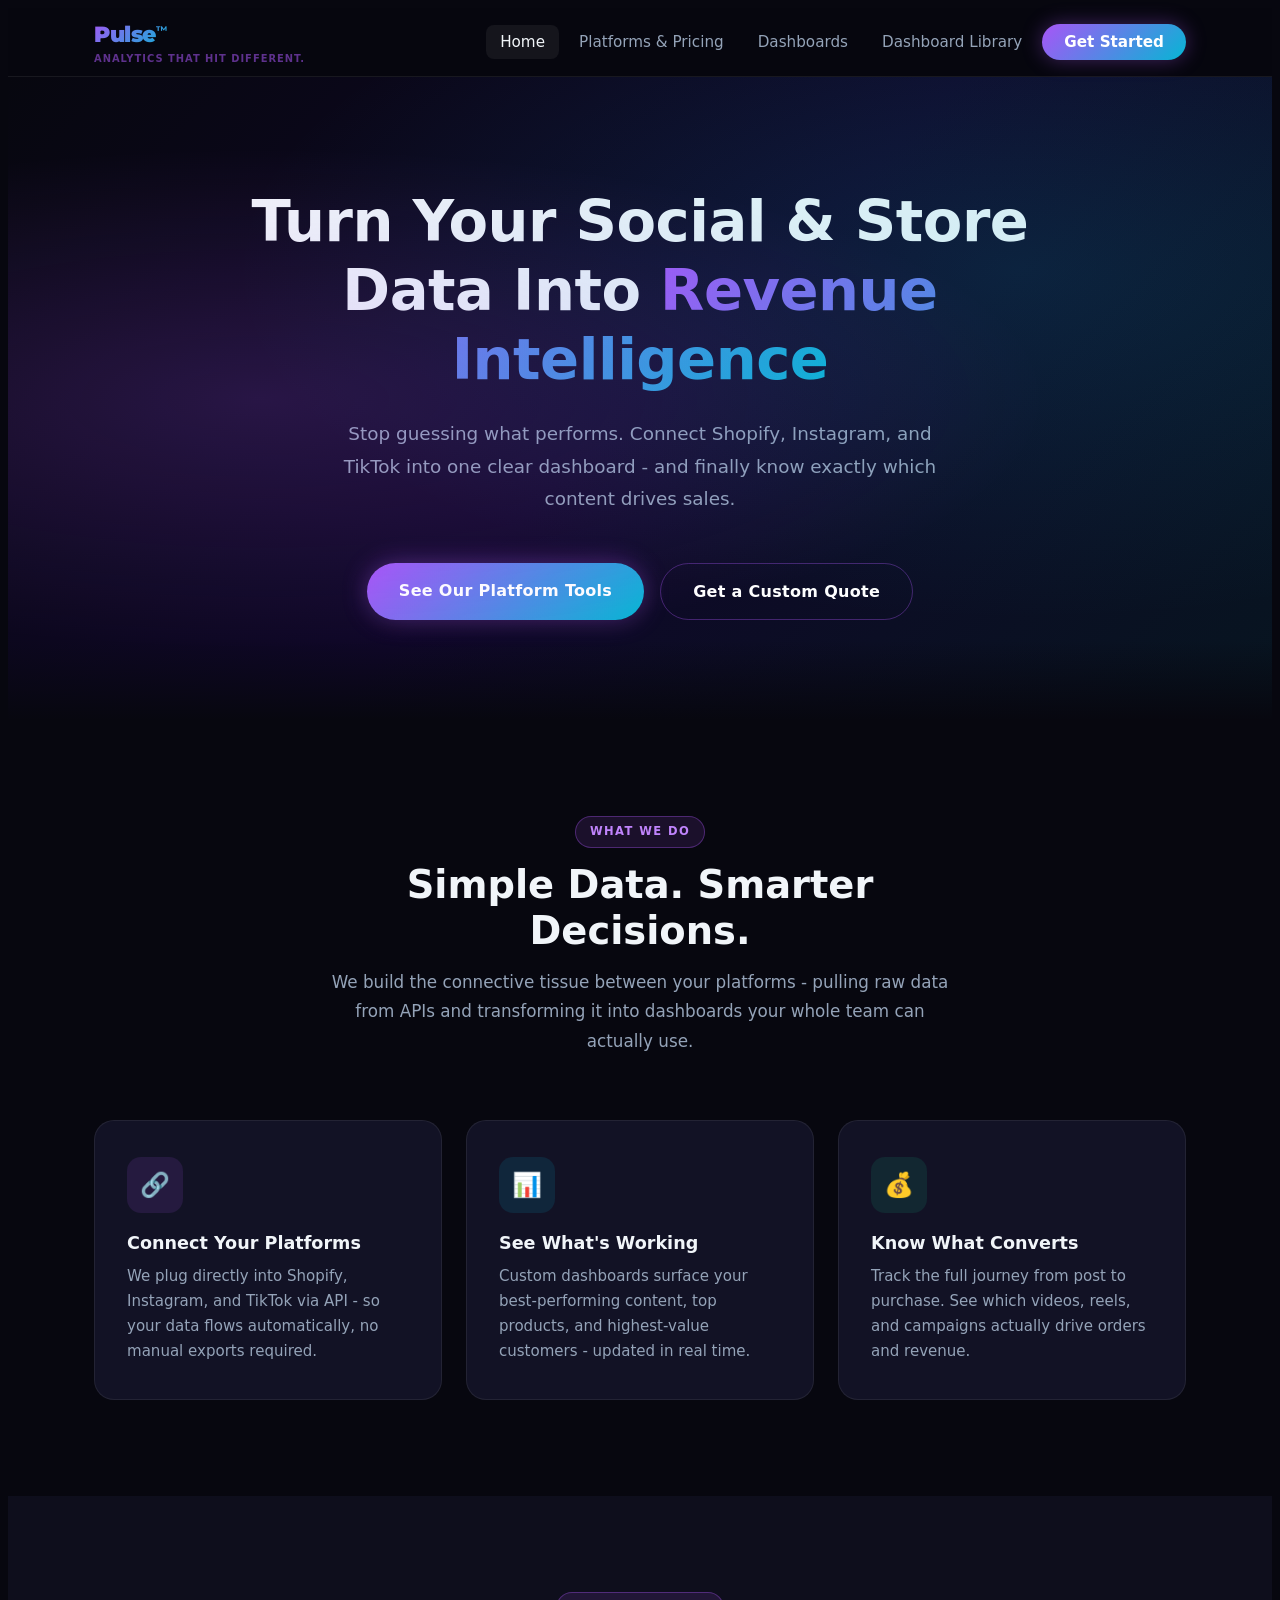
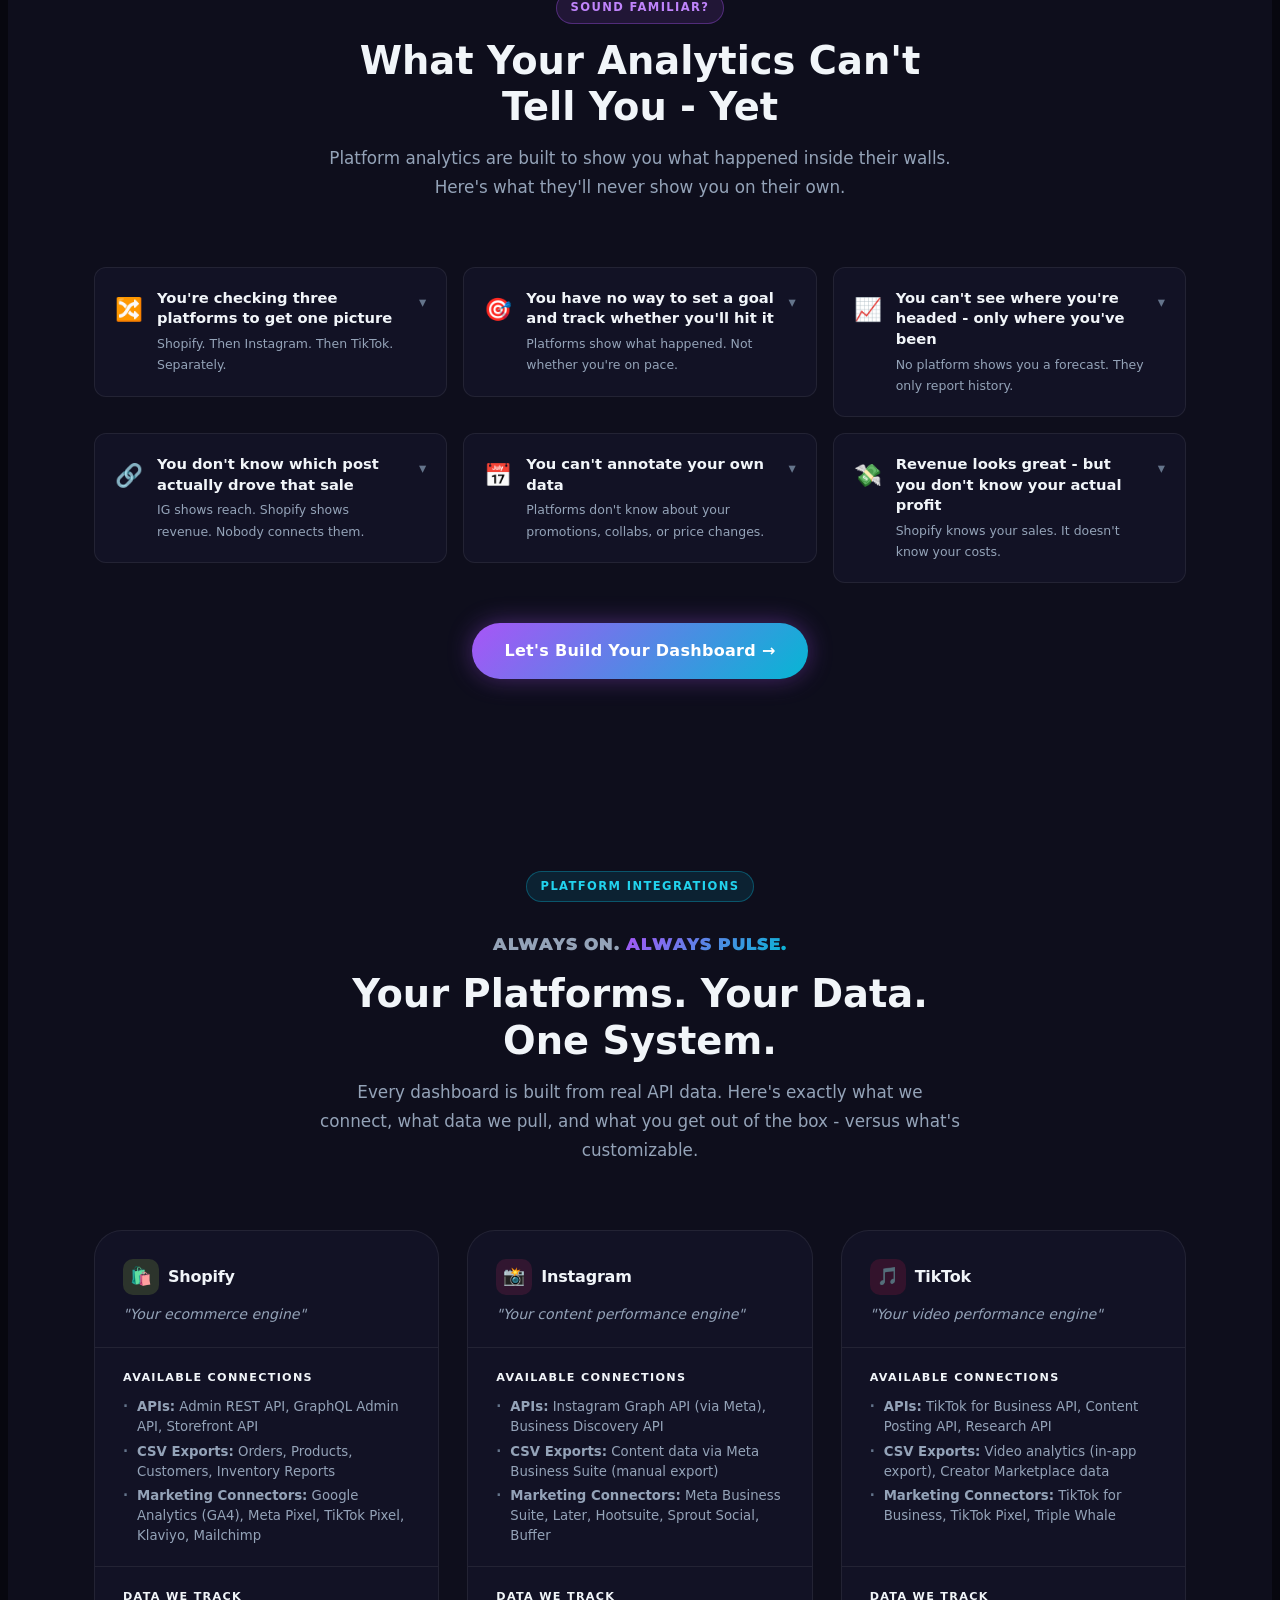
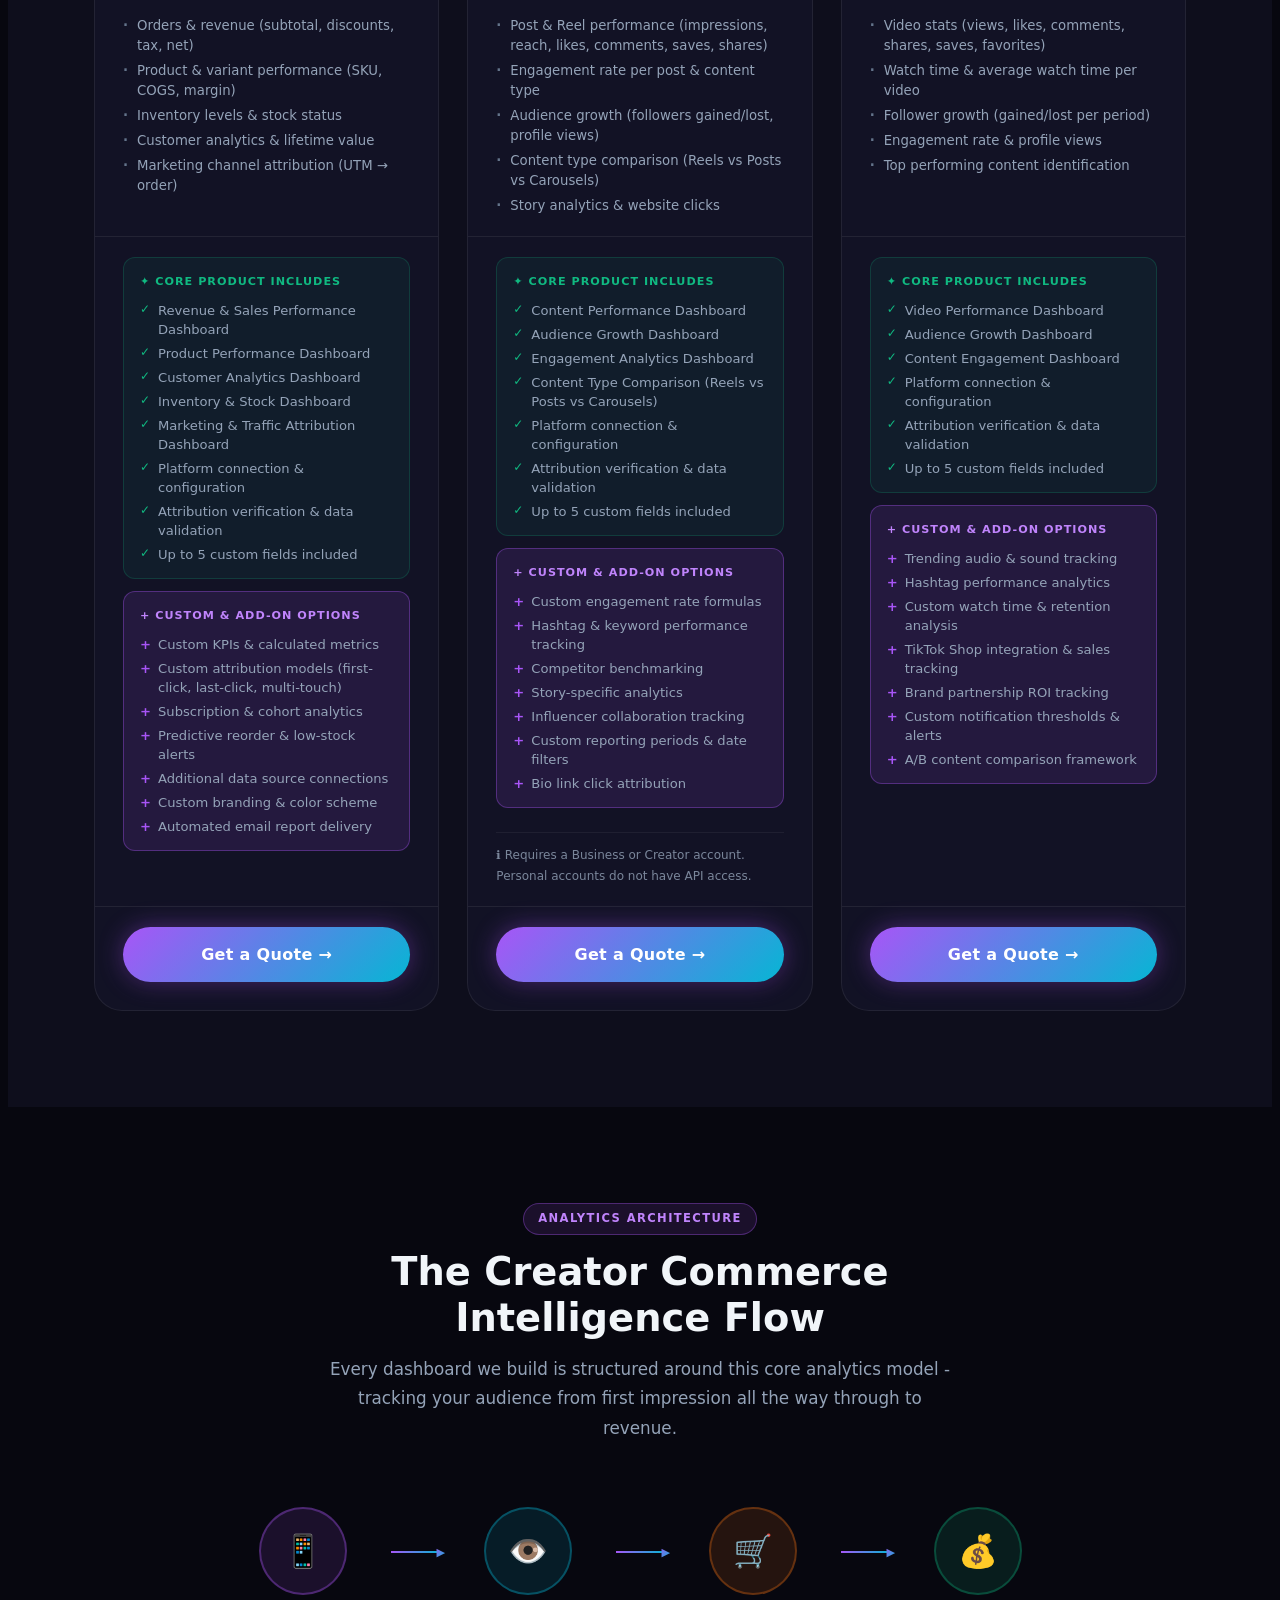
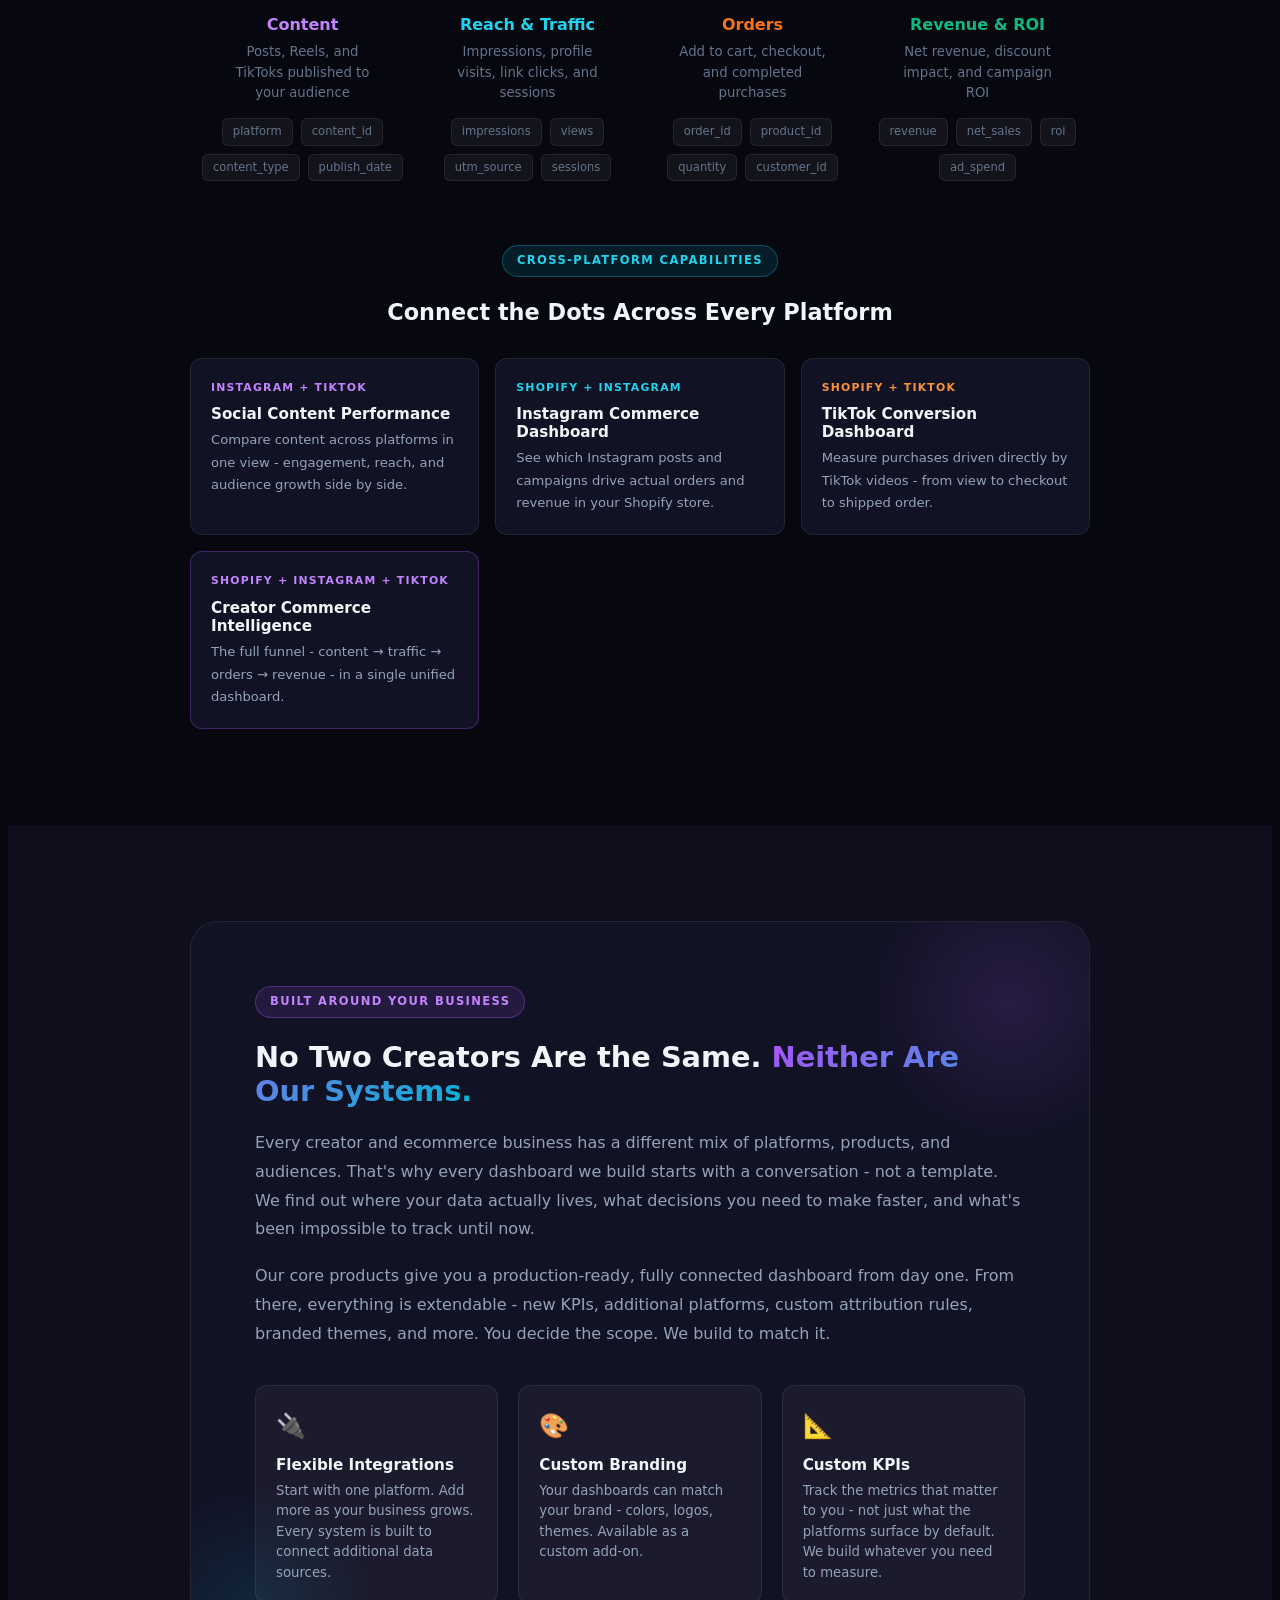
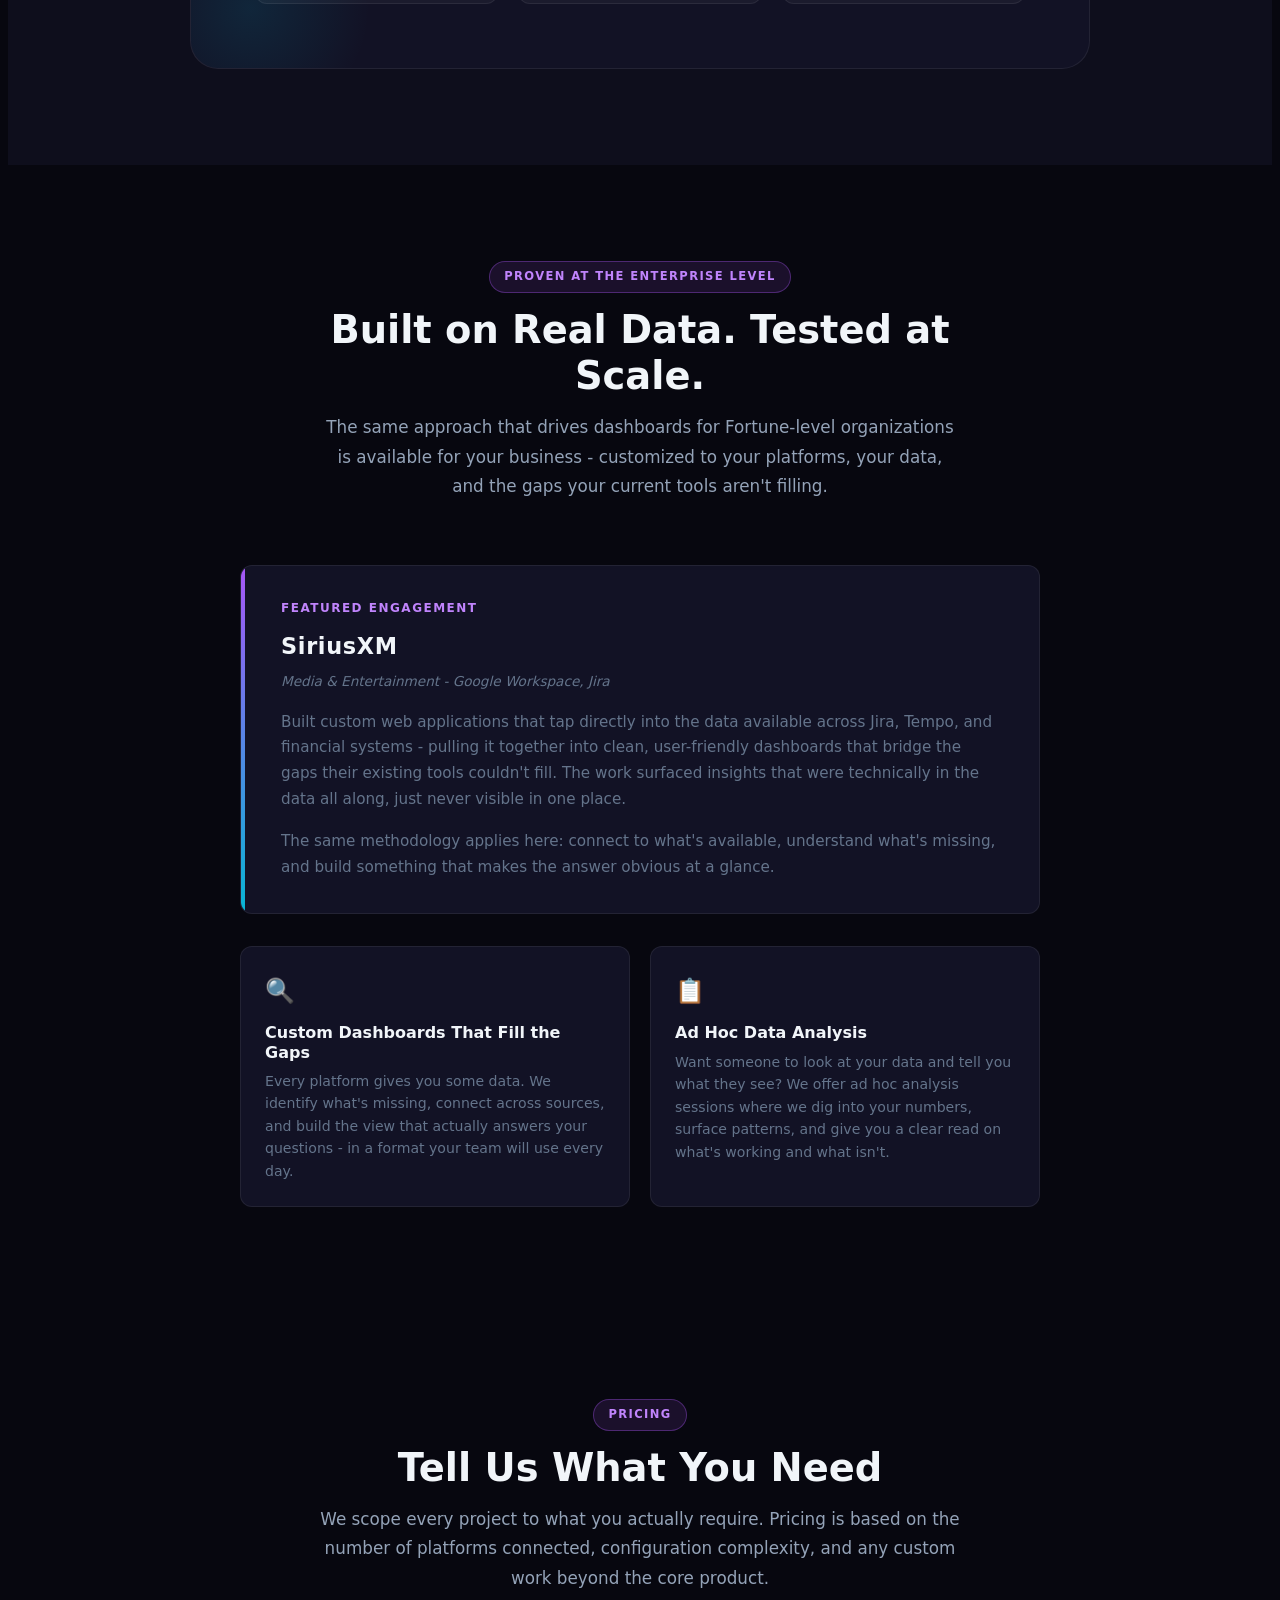
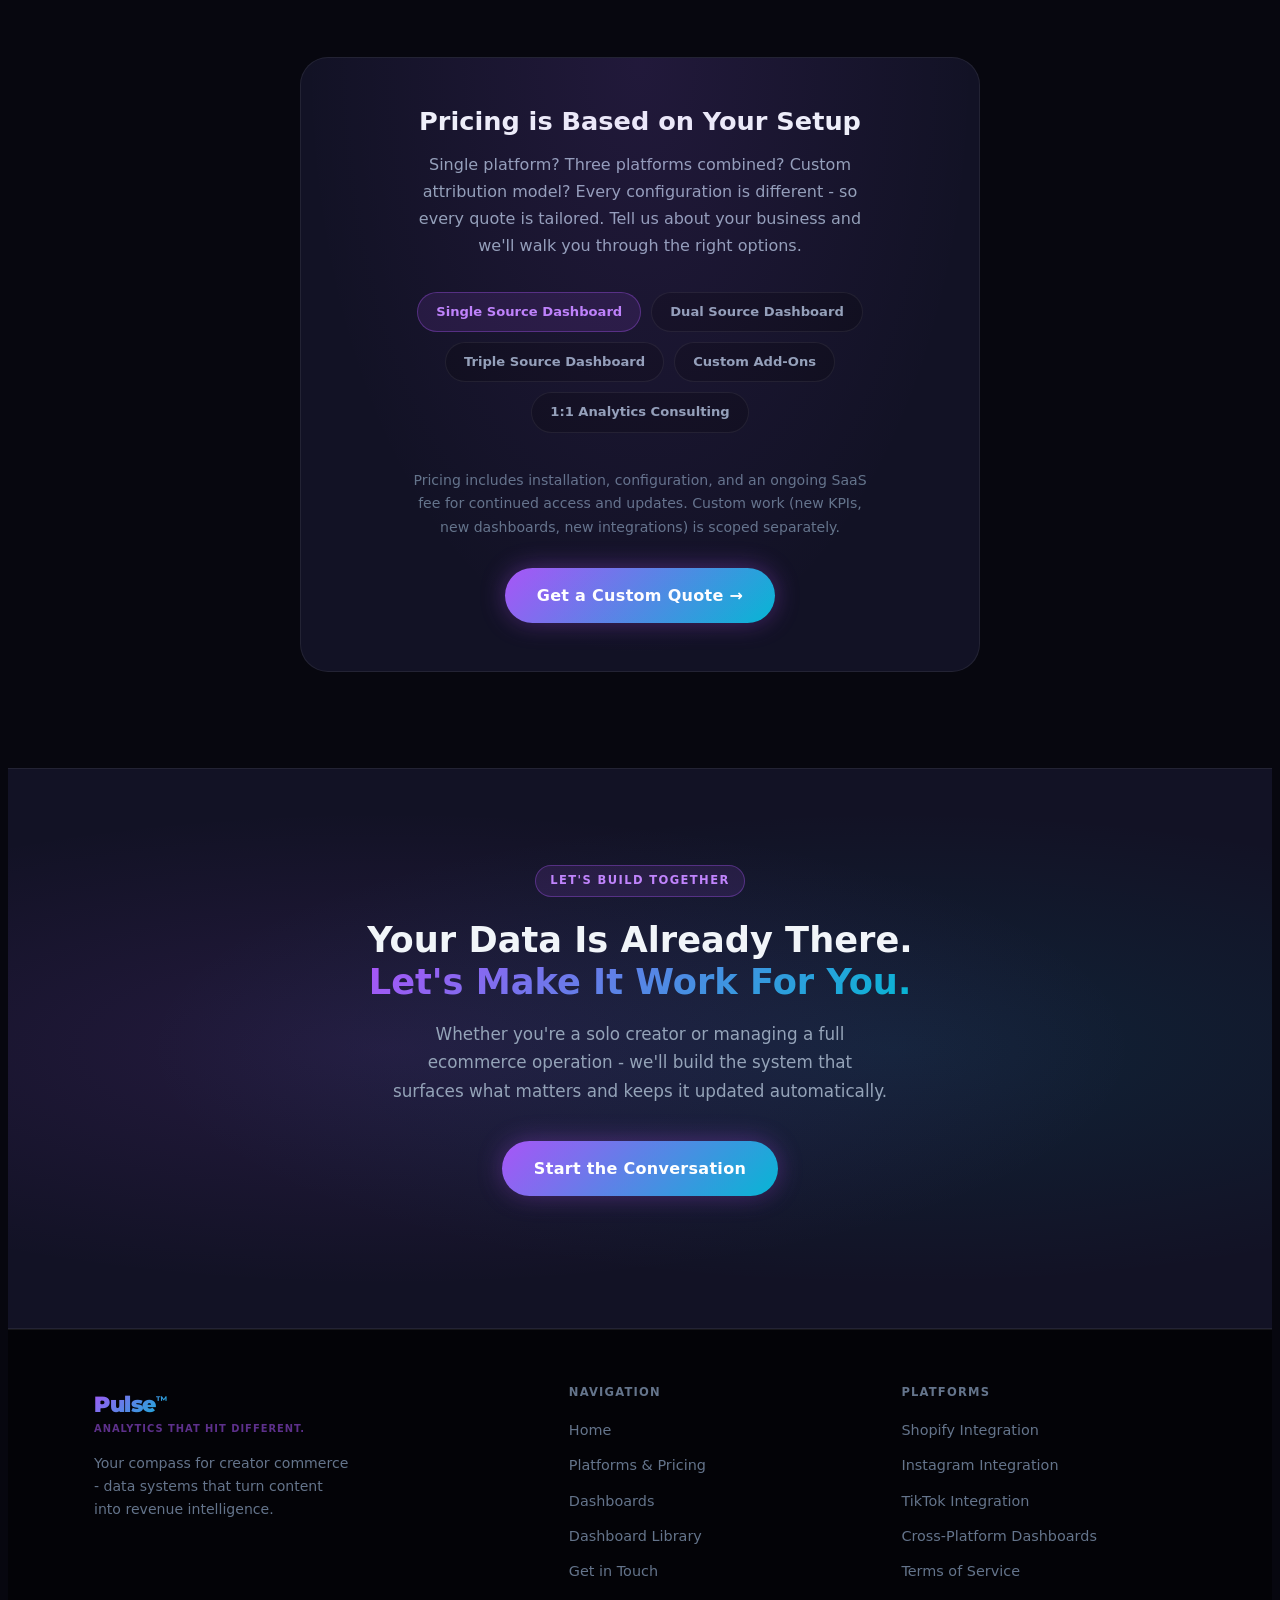
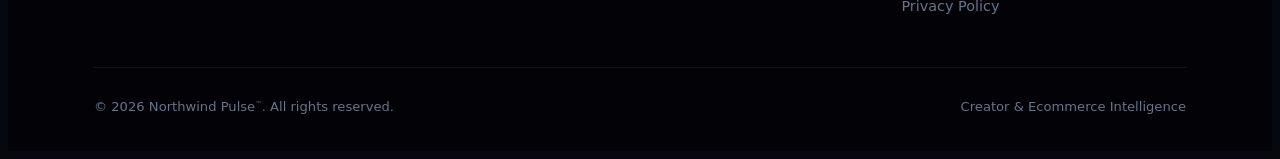
==== commit 6ffe4cc8: "Rename nav items, update demo widget, fix questions bullets Nav rename: - 'Tools & Dashboards' -> 'D" ====
--- a/index.html
+++ b/index.html
@@ -12,6 +12,14 @@
   <title>Creator &amp; Ecommerce Intelligence - Northwind Pulse™</title>
   <meta name="description" content="Turn your Shopify, Instagram, and TikTok data into revenue intelligence. Custom dashboards and analytics for creators and ecommerce brands." />
   <link rel="stylesheet" href="styles.css" />
+  <!-- Google tag (gtag.js) -->
+  <script async src="https://www.googletagmanager.com/gtag/js?id=G-W8B4PX0EFW"></script>
+  <script>
+    window.dataLayer = window.dataLayer || [];
+    function gtag(){dataLayer.push(arguments);}
+    gtag('js', new Date());
+    gtag('config', 'G-W8B4PX0EFW');
+  </script>
 </head>
 <body class="creator-page">
 
@@ -29,8 +37,8 @@
         <ul class="cr-nav-links" id="crNav">
           <li><a href="index.html" class="active">Home</a></li>
           <li><a href="services.html">Platforms &amp; Pricing</a></li>
-          <li><a href="tools.html">Tools &amp; Dashboards</a></li>
-          <li><a href="tools-suite.html">Tools Suite</a></li>
+          <li><a href="tools.html">Dashboards</a></li>
+          <li><a href="tools-suite.html">Dashboard Library</a></li>
           <li><a href="contact.html" class="cr-nav-cta">Get Started</a></li>
         </ul>
       </div>
@@ -625,8 +633,8 @@
           <ul>
             <li><a href="index.html">Home</a></li>
             <li><a href="services.html">Platforms &amp; Pricing</a></li>
-            <li><a href="tools.html">Tools &amp; Dashboards</a></li>
-            <li><a href="tools-suite.html">Tools Suite</a></li>
+            <li><a href="tools.html">Dashboards</a></li>
+            <li><a href="tools-suite.html">Dashboard Library</a></li>
             <li><a href="contact.html">Get in Touch</a></li>
           </ul>
         </div>
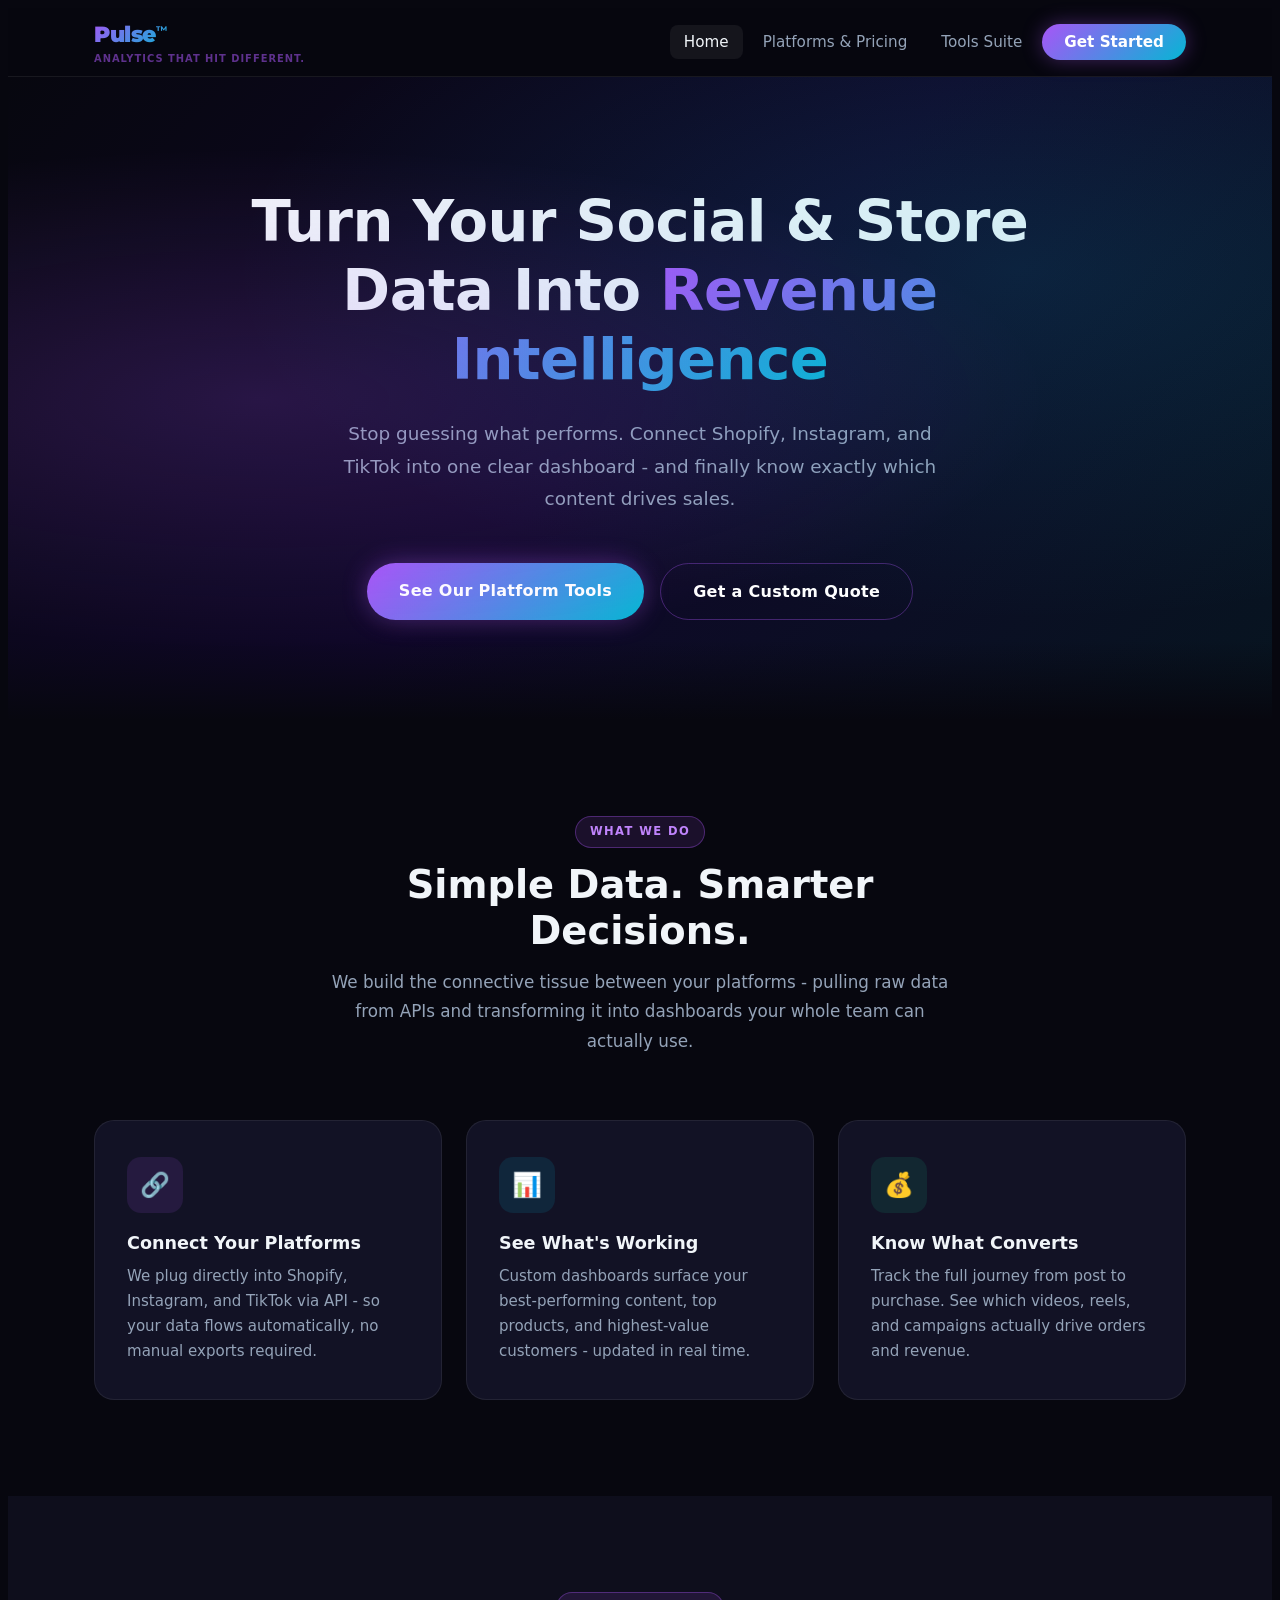
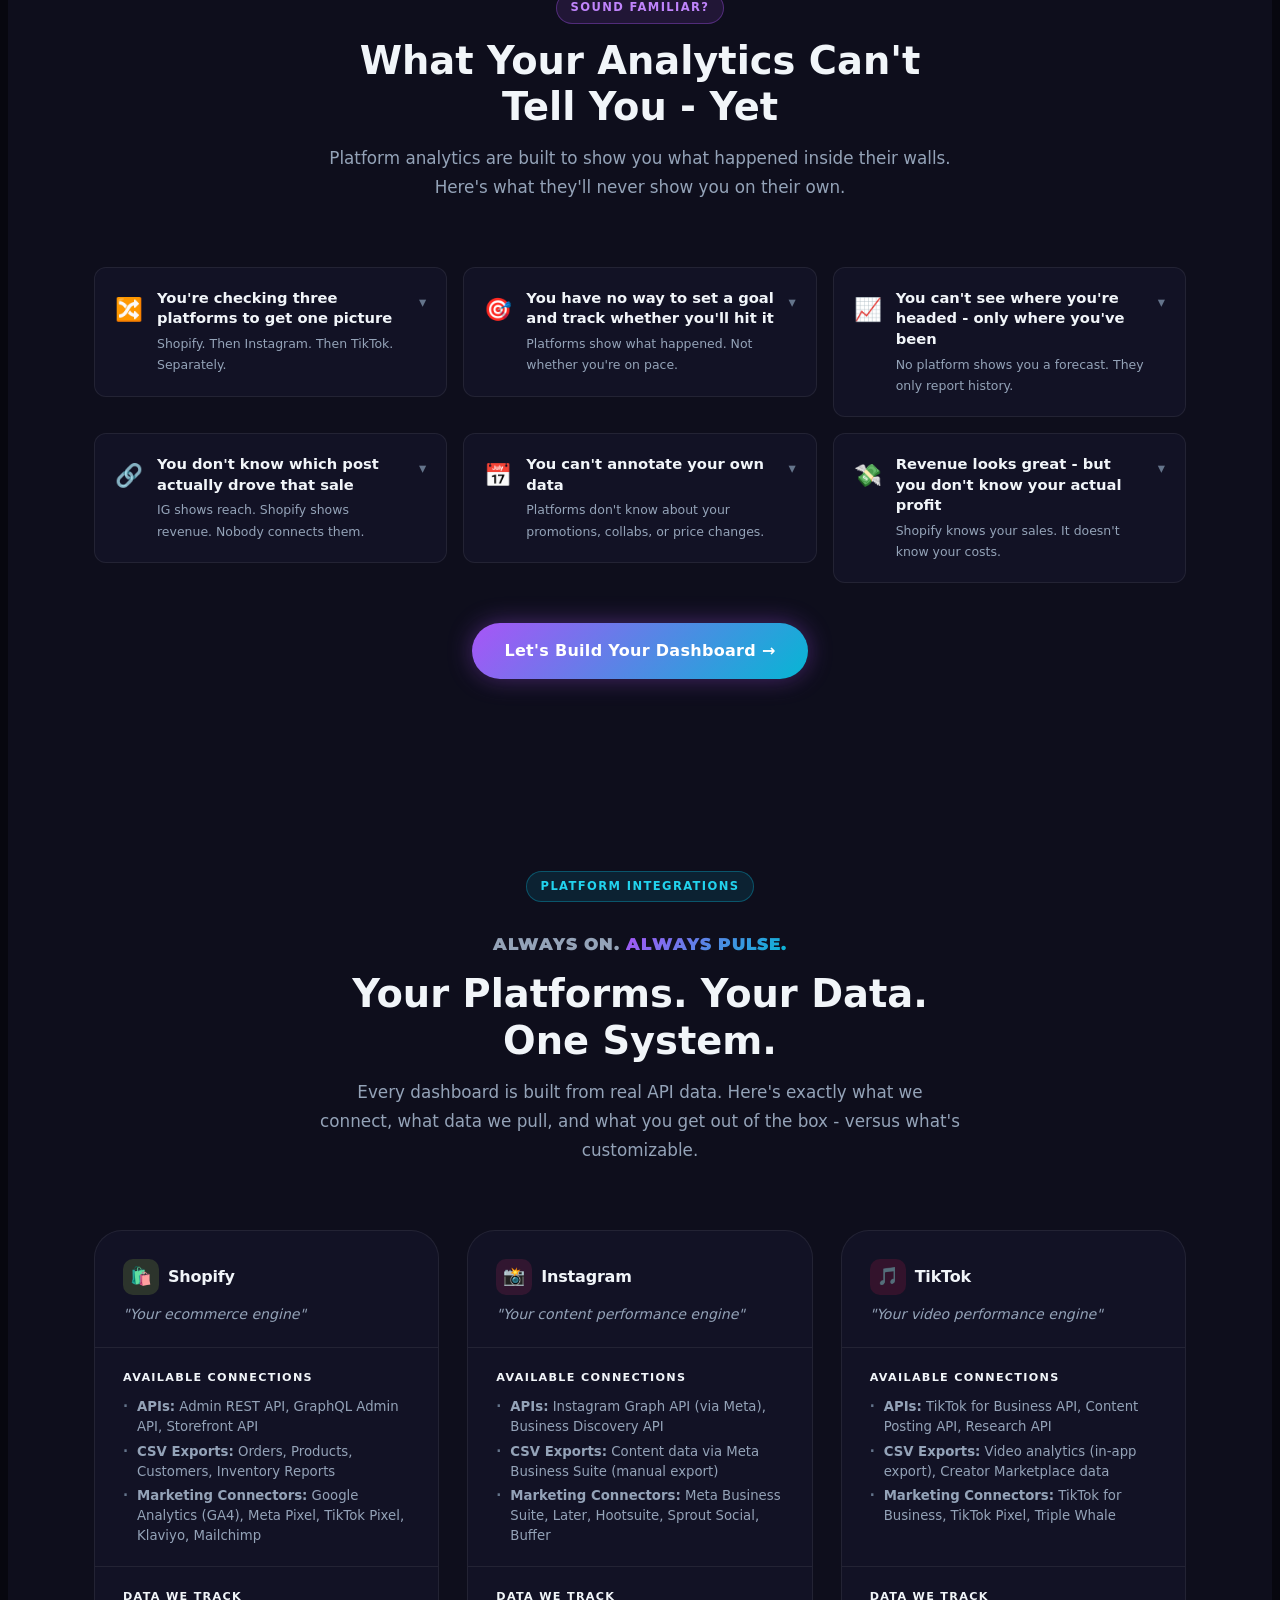
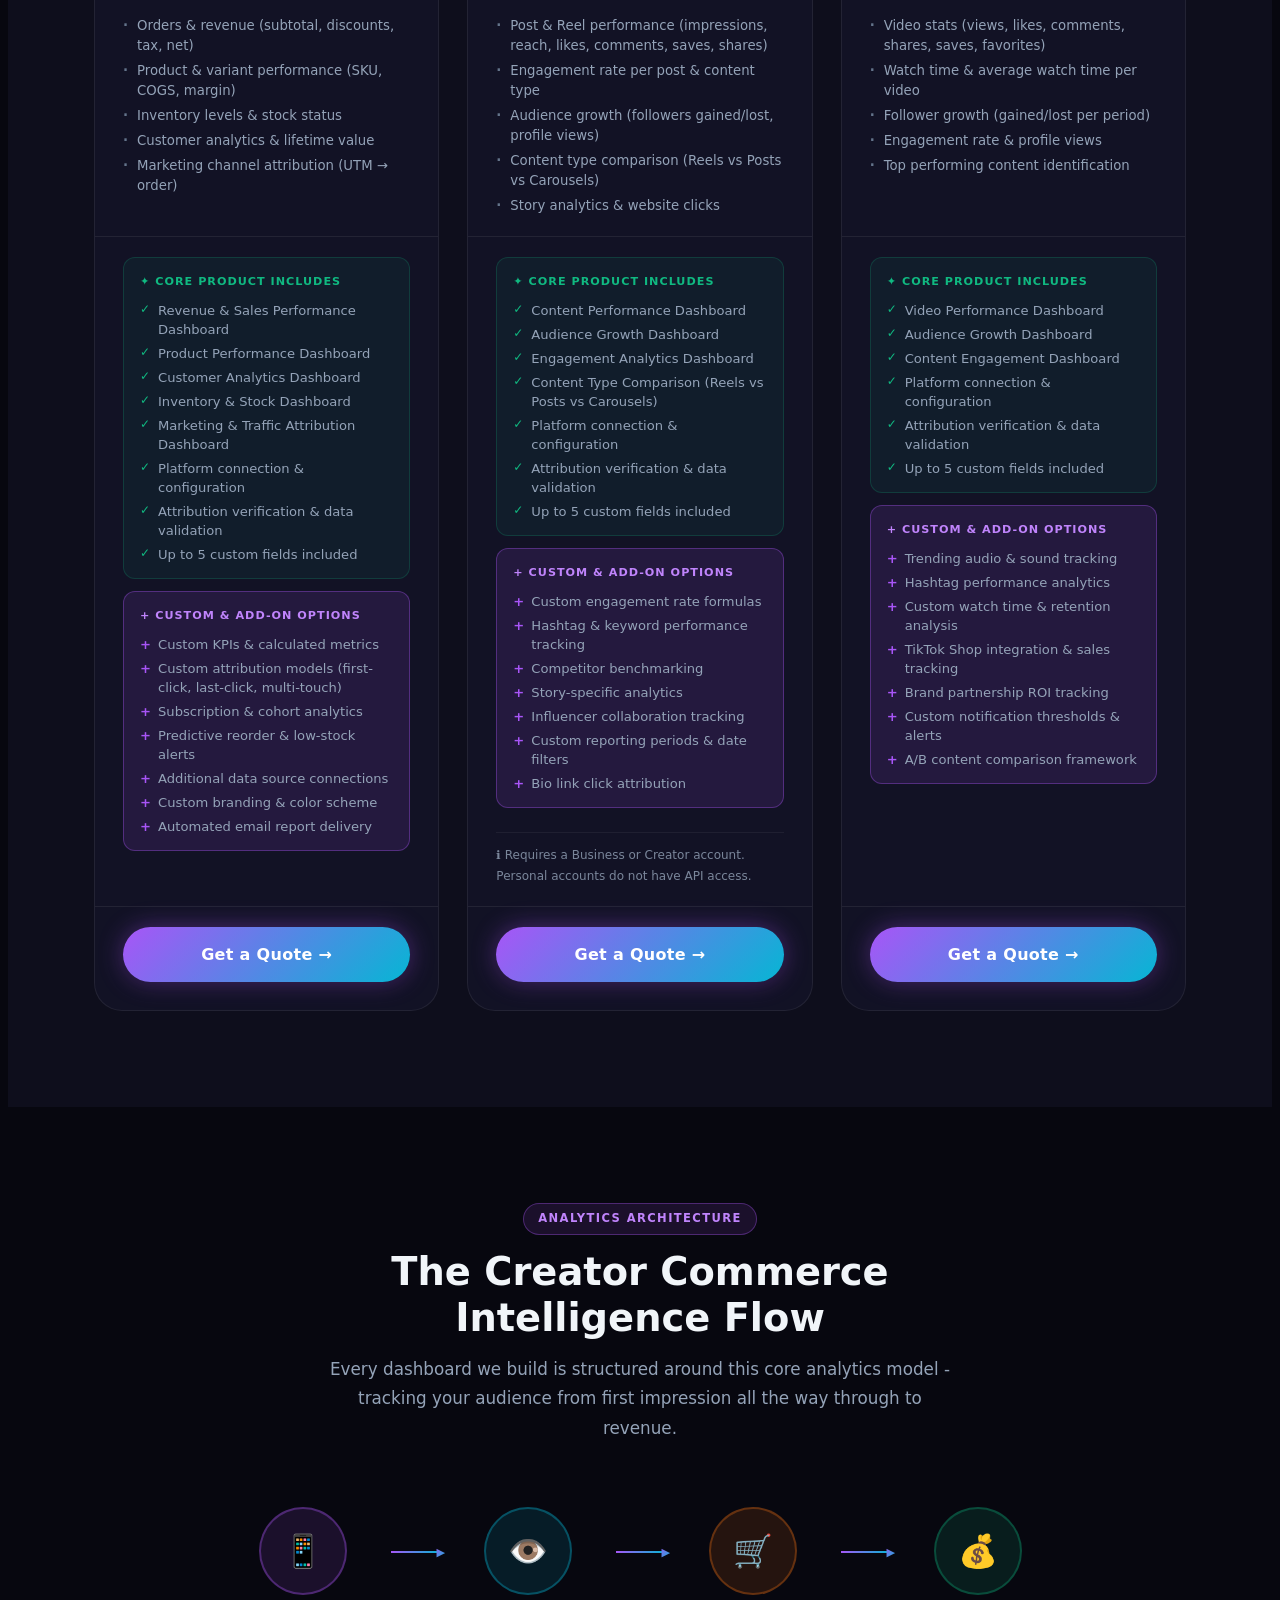
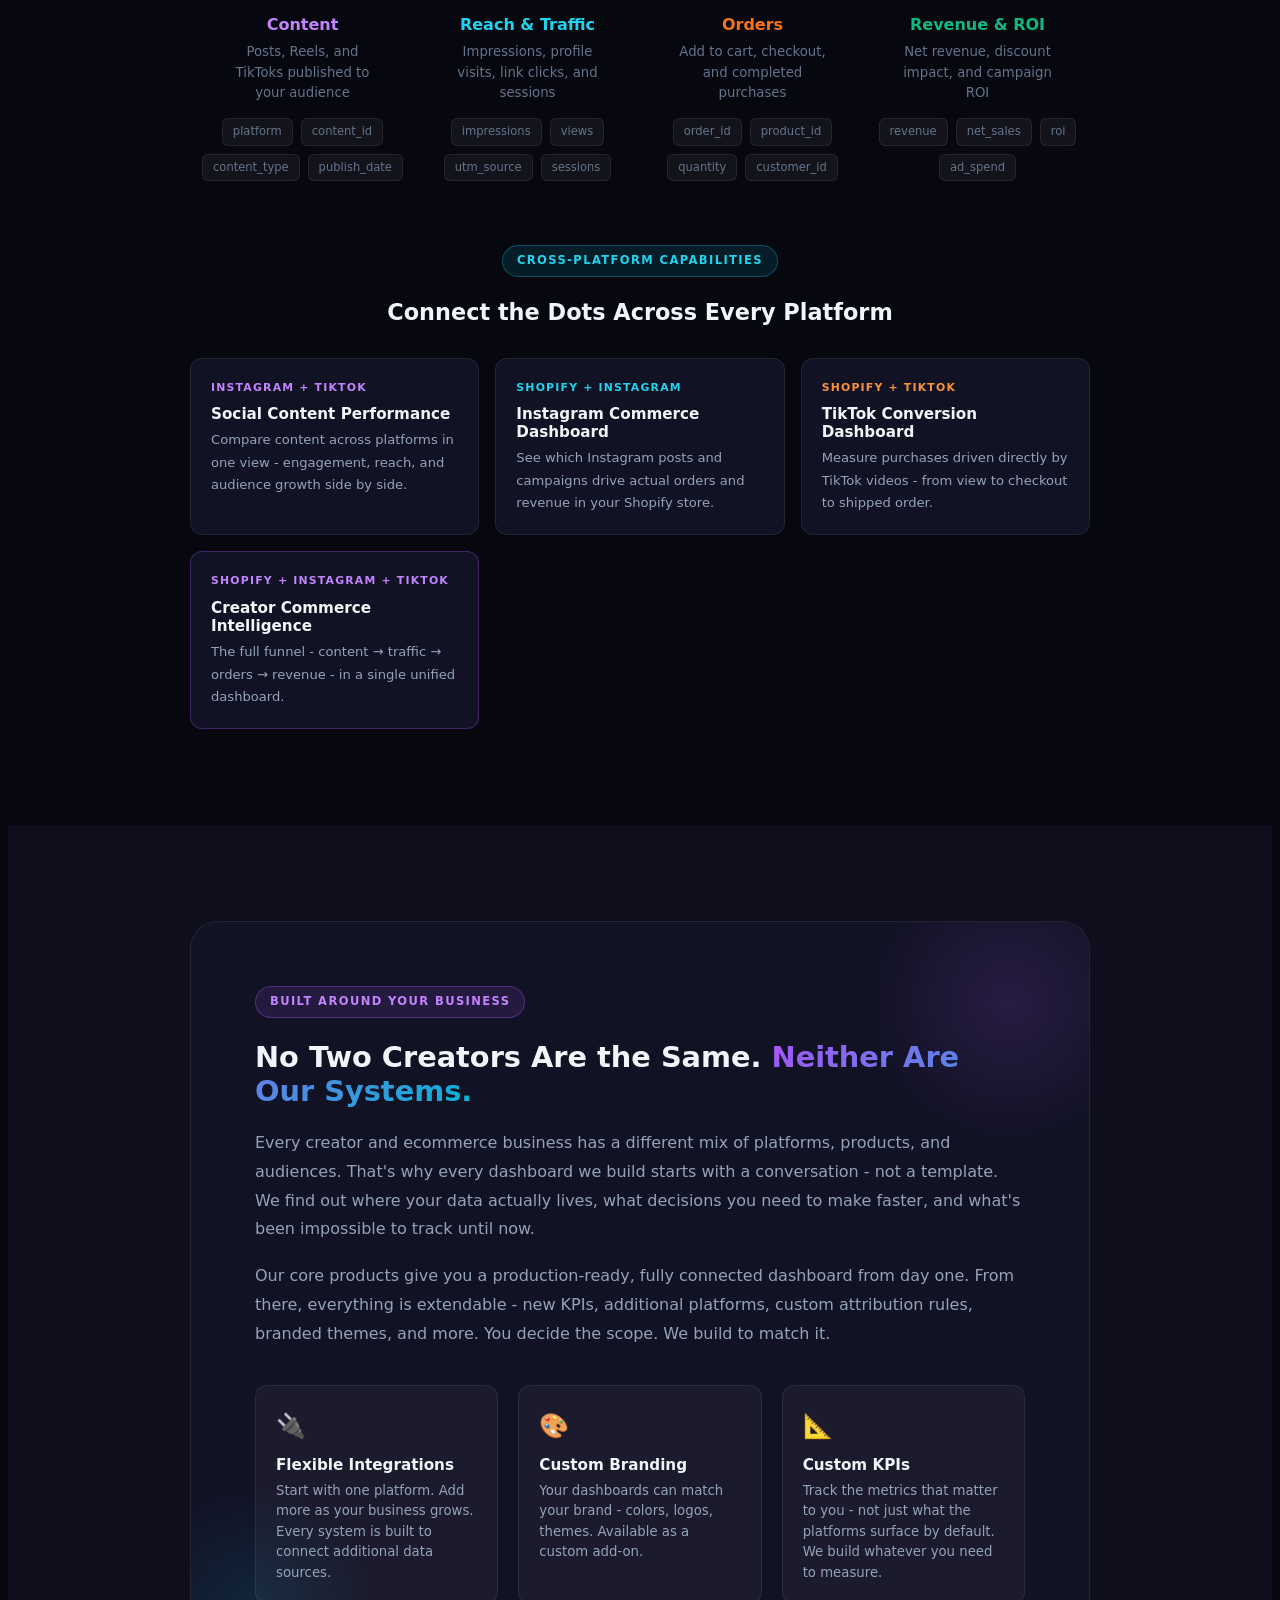
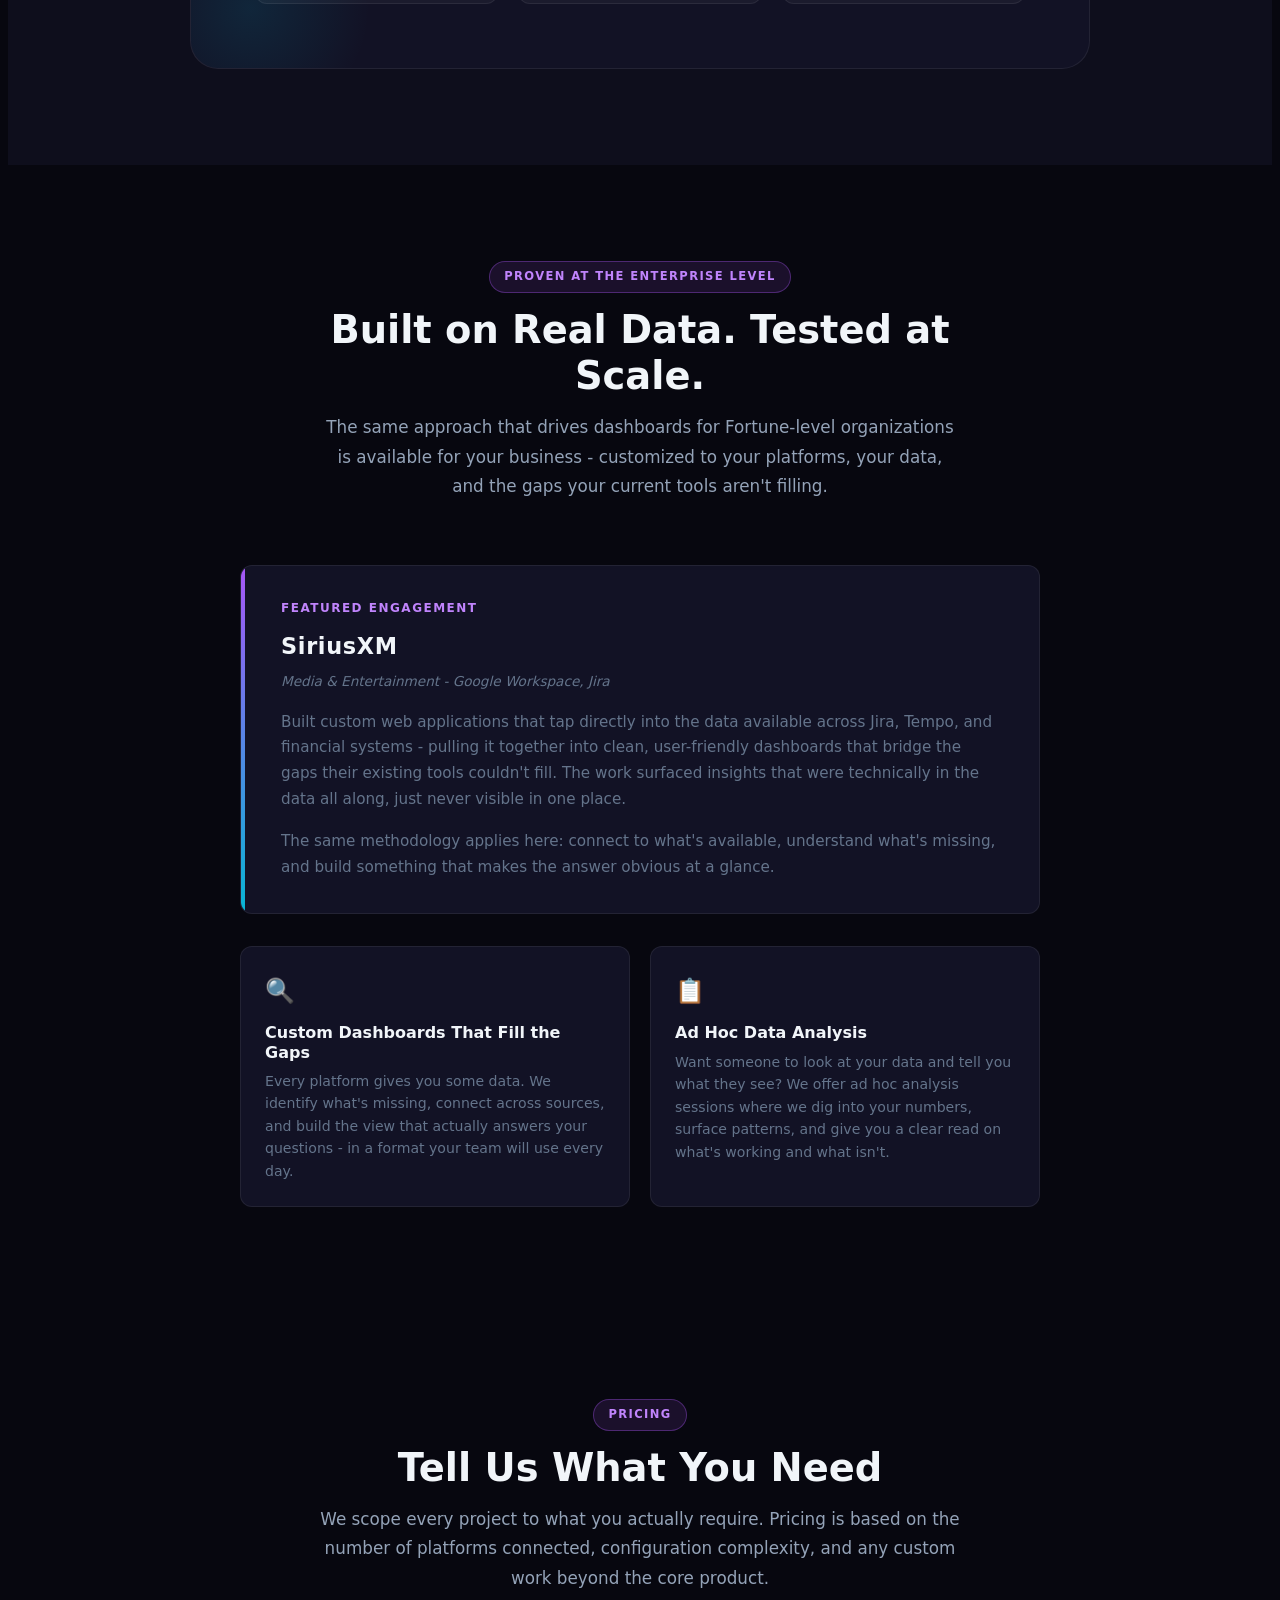
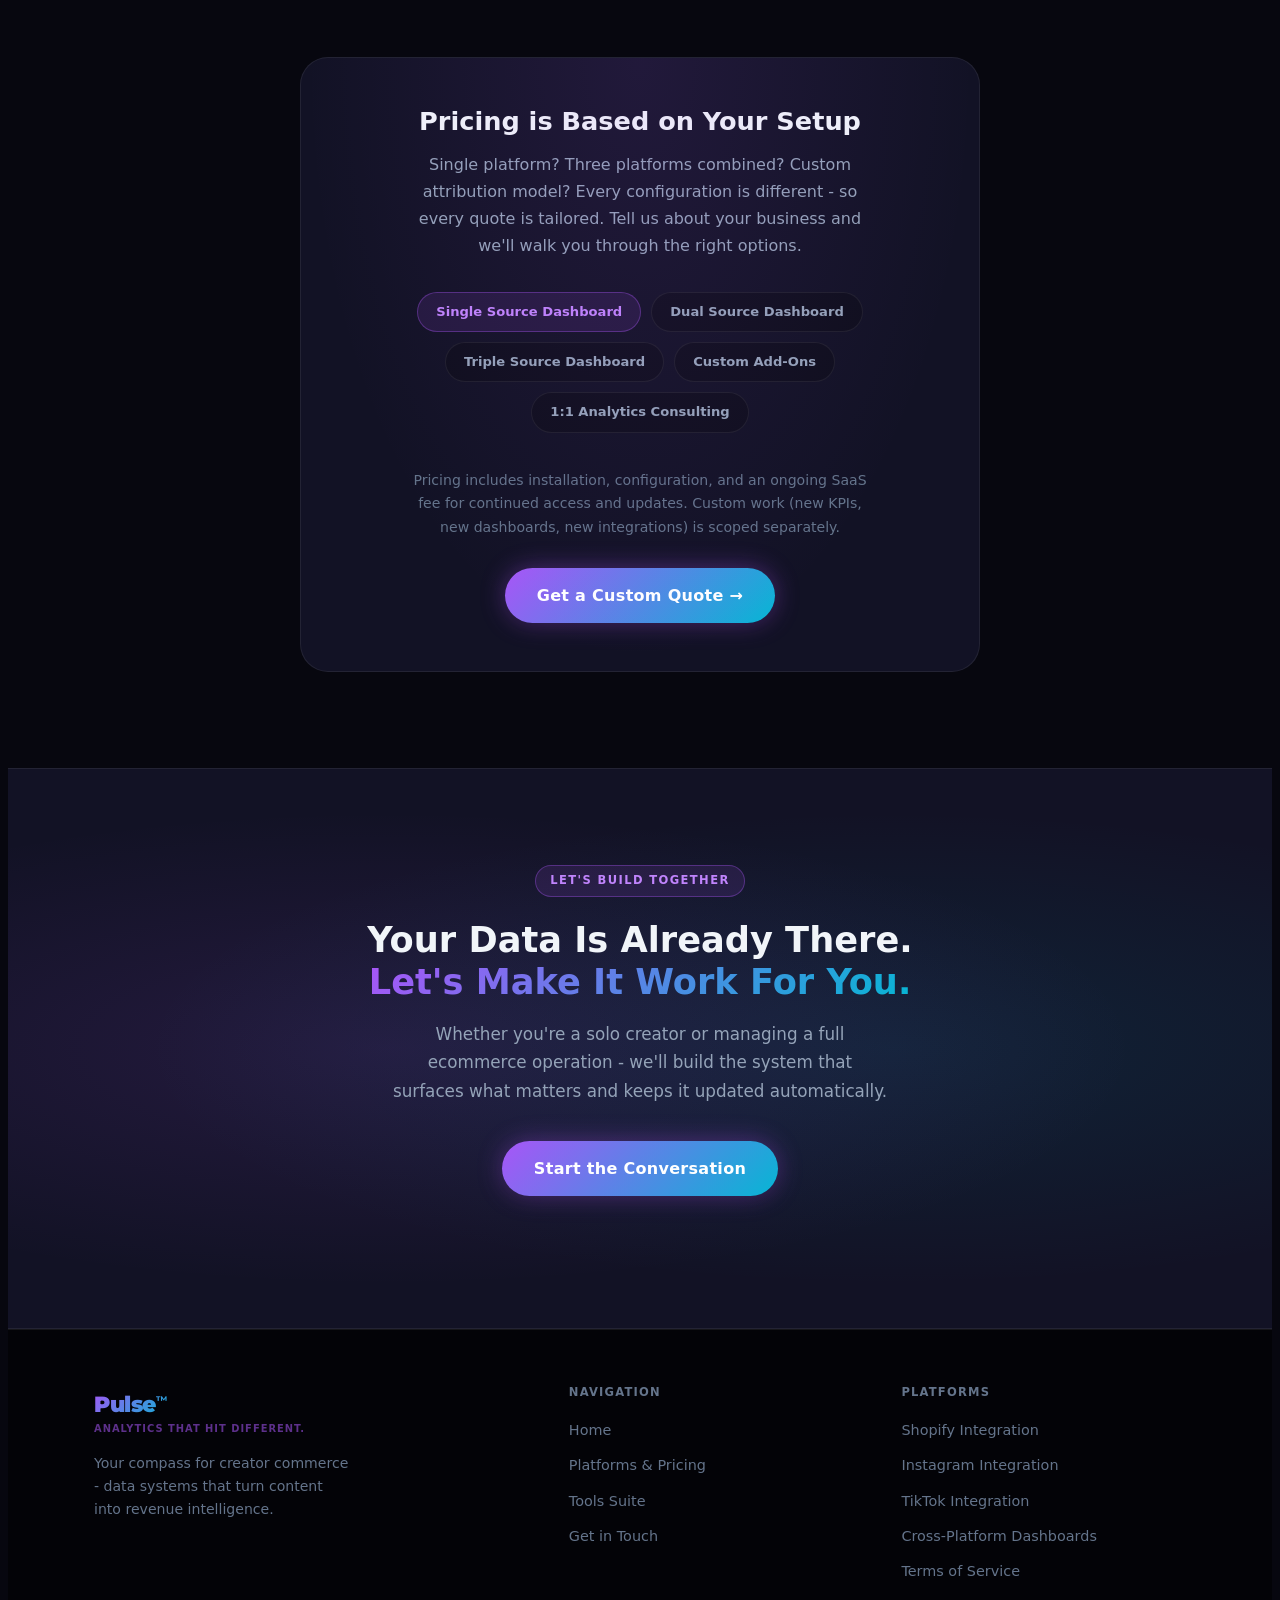
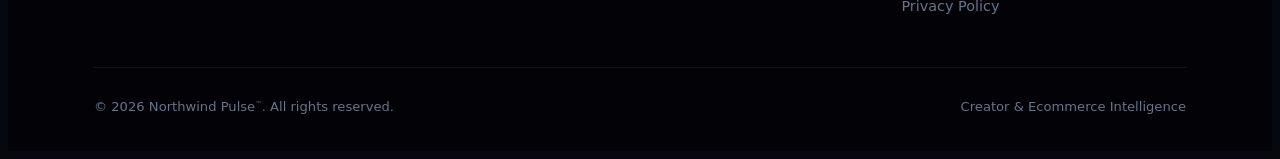
==== commit a5495881: "Rewrite tools-suite.html as split-panel app; unify nav to Tools Suite - tools-suite.html: replaced c" ====
--- a/index.html
+++ b/index.html
@@ -37,8 +37,7 @@
         <ul class="cr-nav-links" id="crNav">
           <li><a href="index.html" class="active">Home</a></li>
           <li><a href="services.html">Platforms &amp; Pricing</a></li>
-          <li><a href="tools.html">Dashboards</a></li>
-          <li><a href="tools-suite.html">Dashboard Library</a></li>
+          <li><a href="tools-suite.html">Tools Suite</a></li>
           <li><a href="contact.html" class="cr-nav-cta">Get Started</a></li>
         </ul>
       </div>
@@ -633,8 +632,7 @@
           <ul>
             <li><a href="index.html">Home</a></li>
             <li><a href="services.html">Platforms &amp; Pricing</a></li>
-            <li><a href="tools.html">Dashboards</a></li>
-            <li><a href="tools-suite.html">Dashboard Library</a></li>
+            <li><a href="tools-suite.html">Tools Suite</a></li>
             <li><a href="contact.html">Get in Touch</a></li>
           </ul>
         </div>
